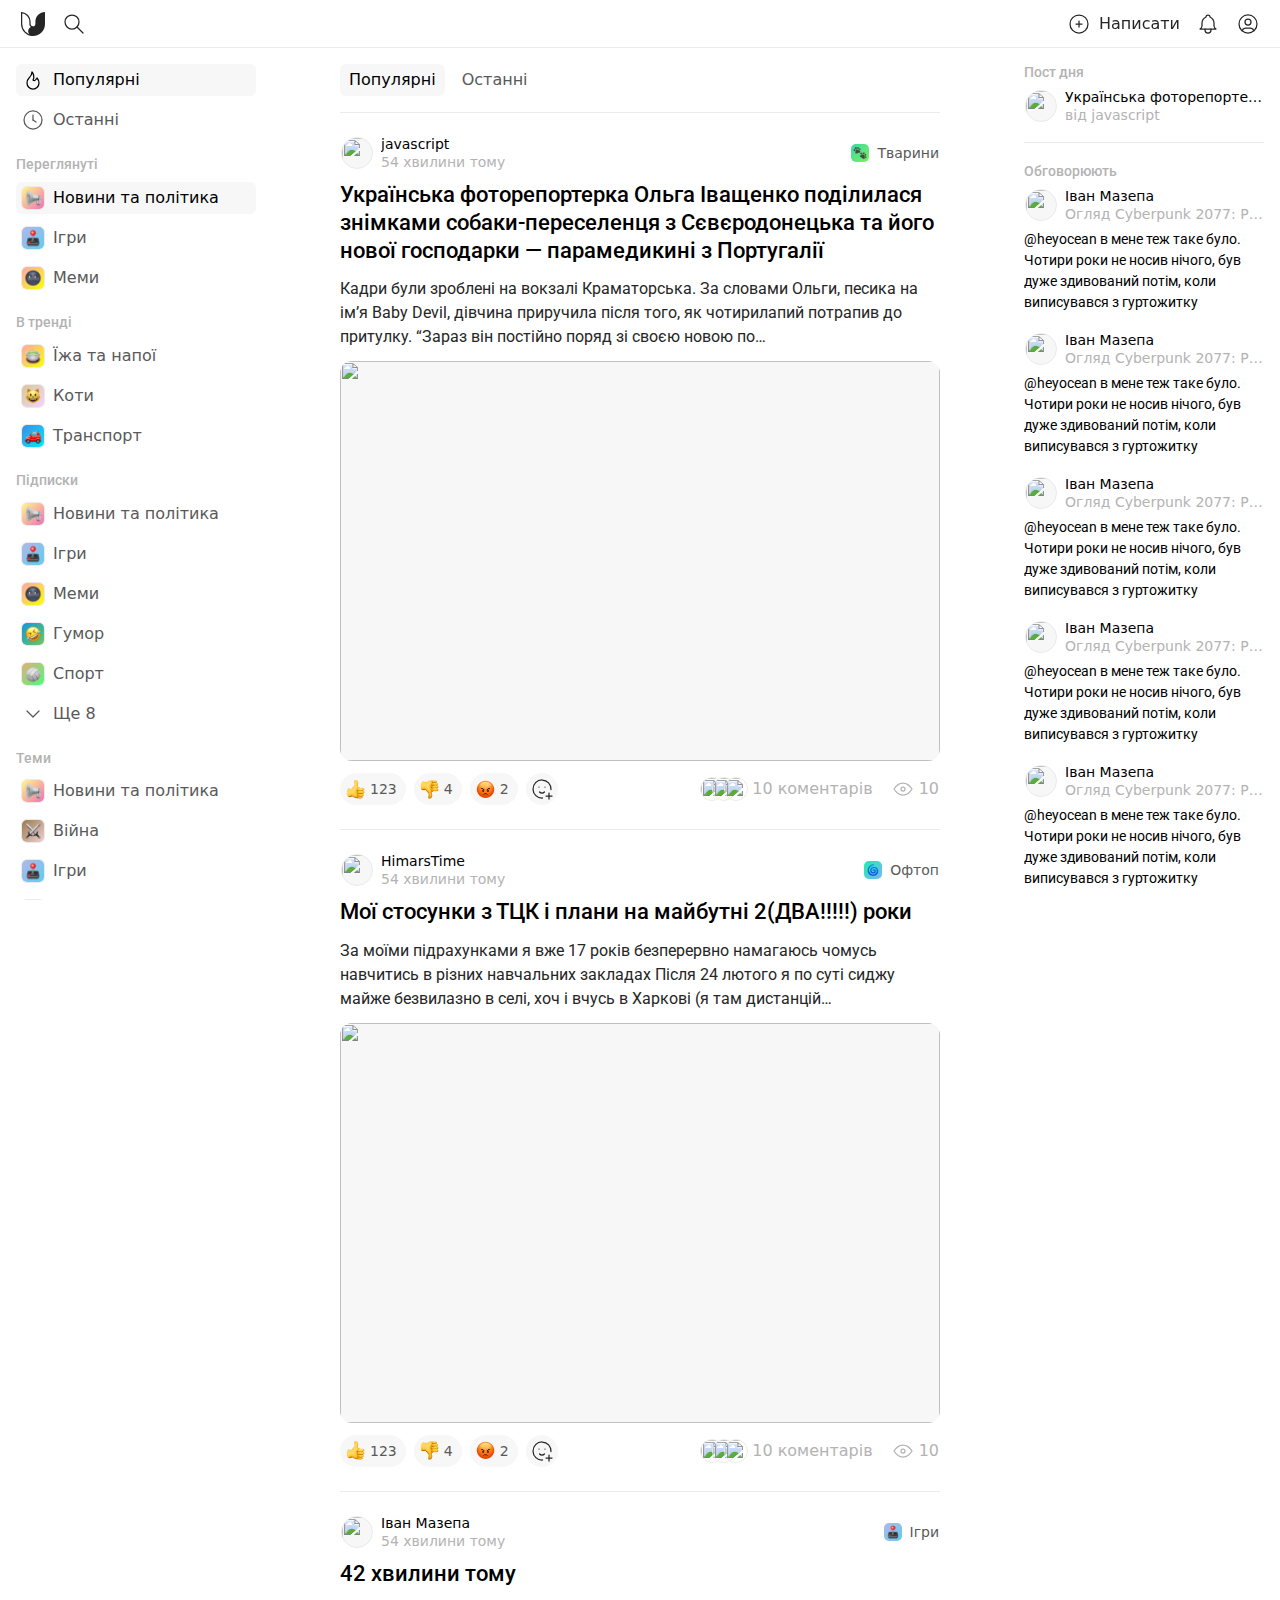
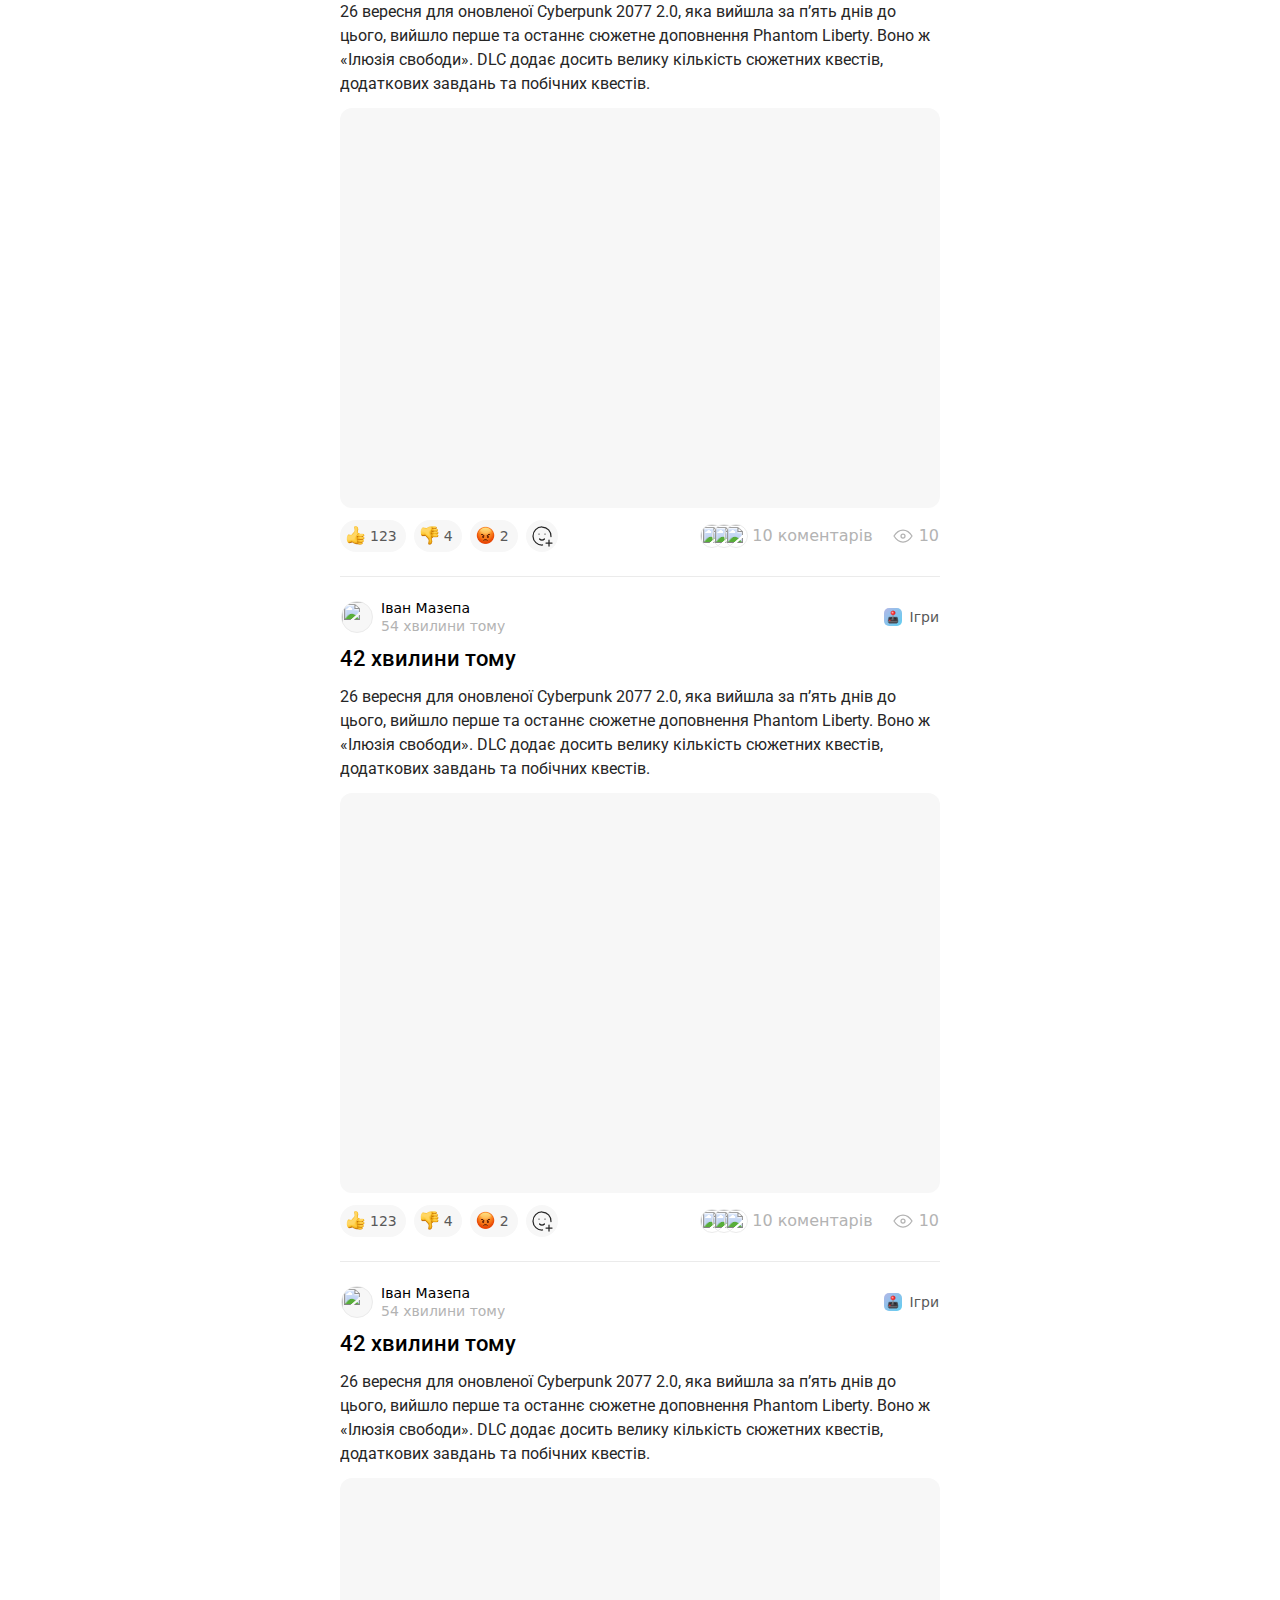
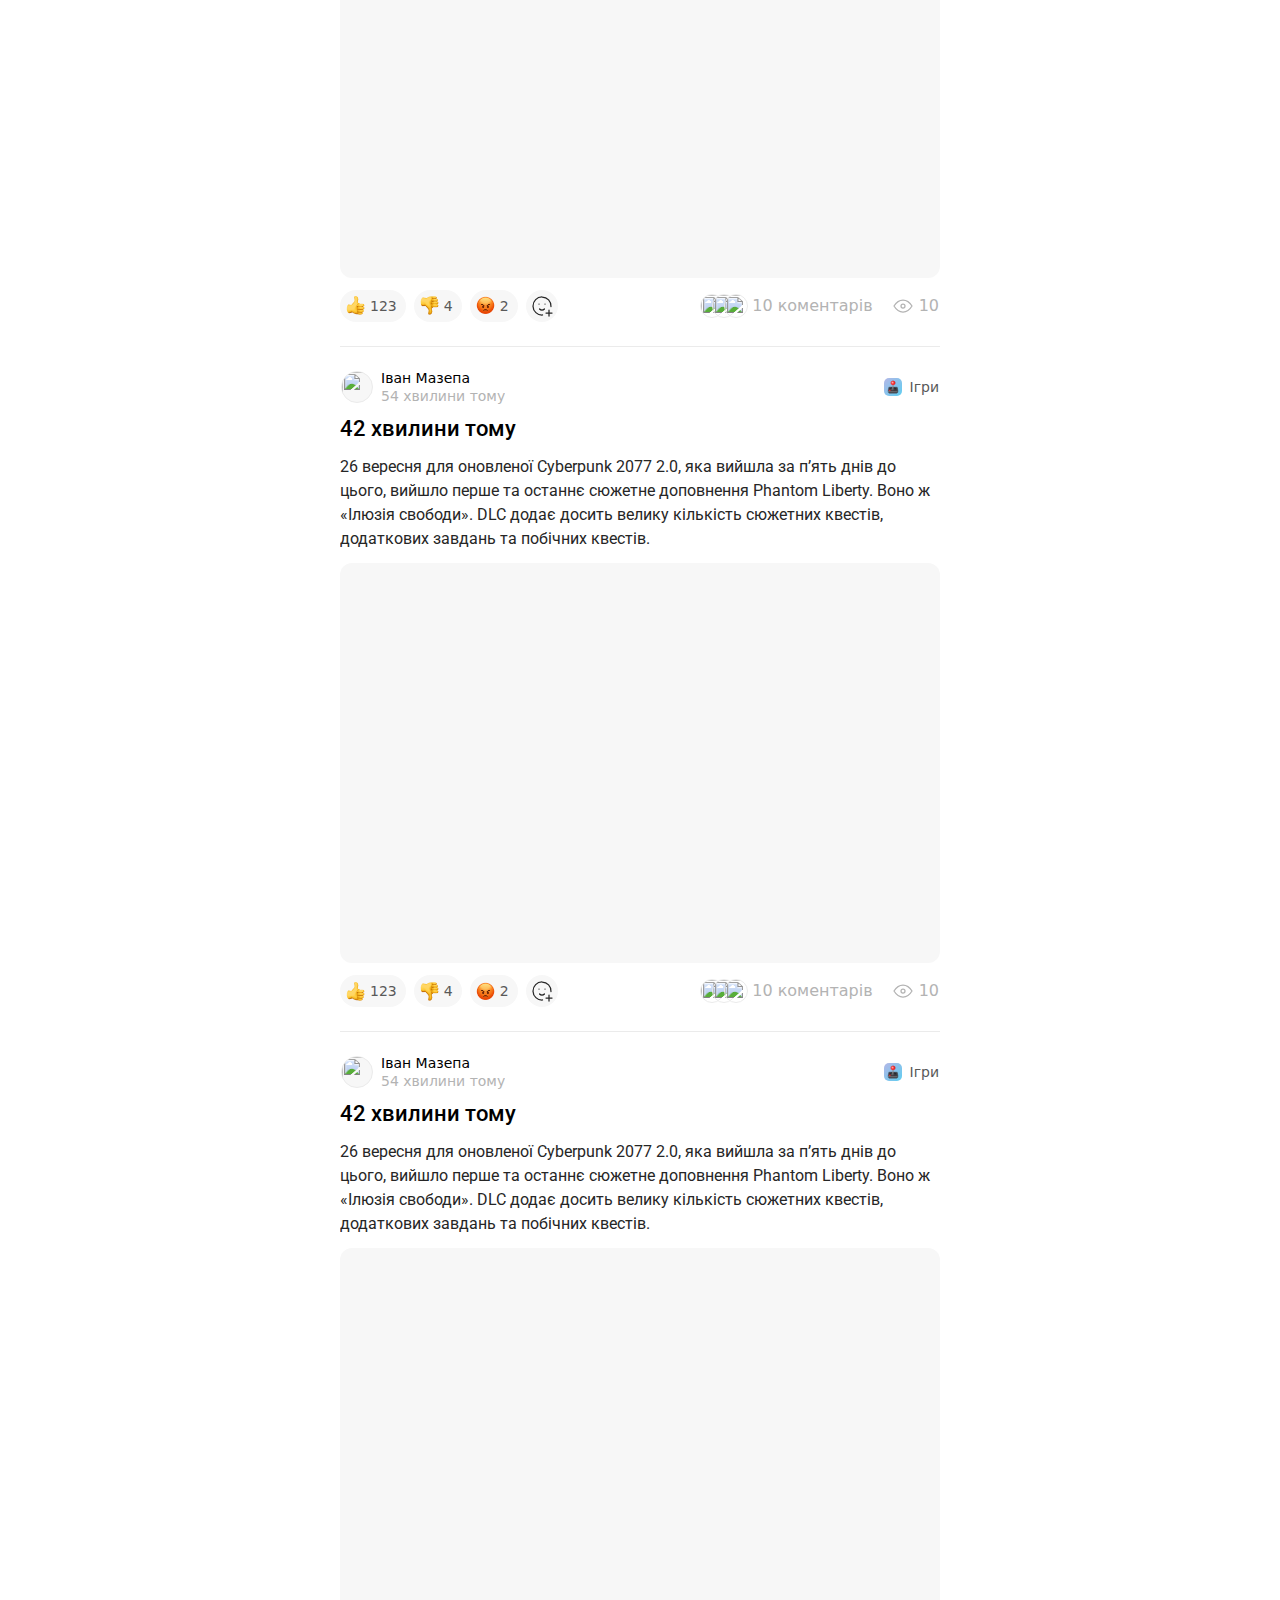
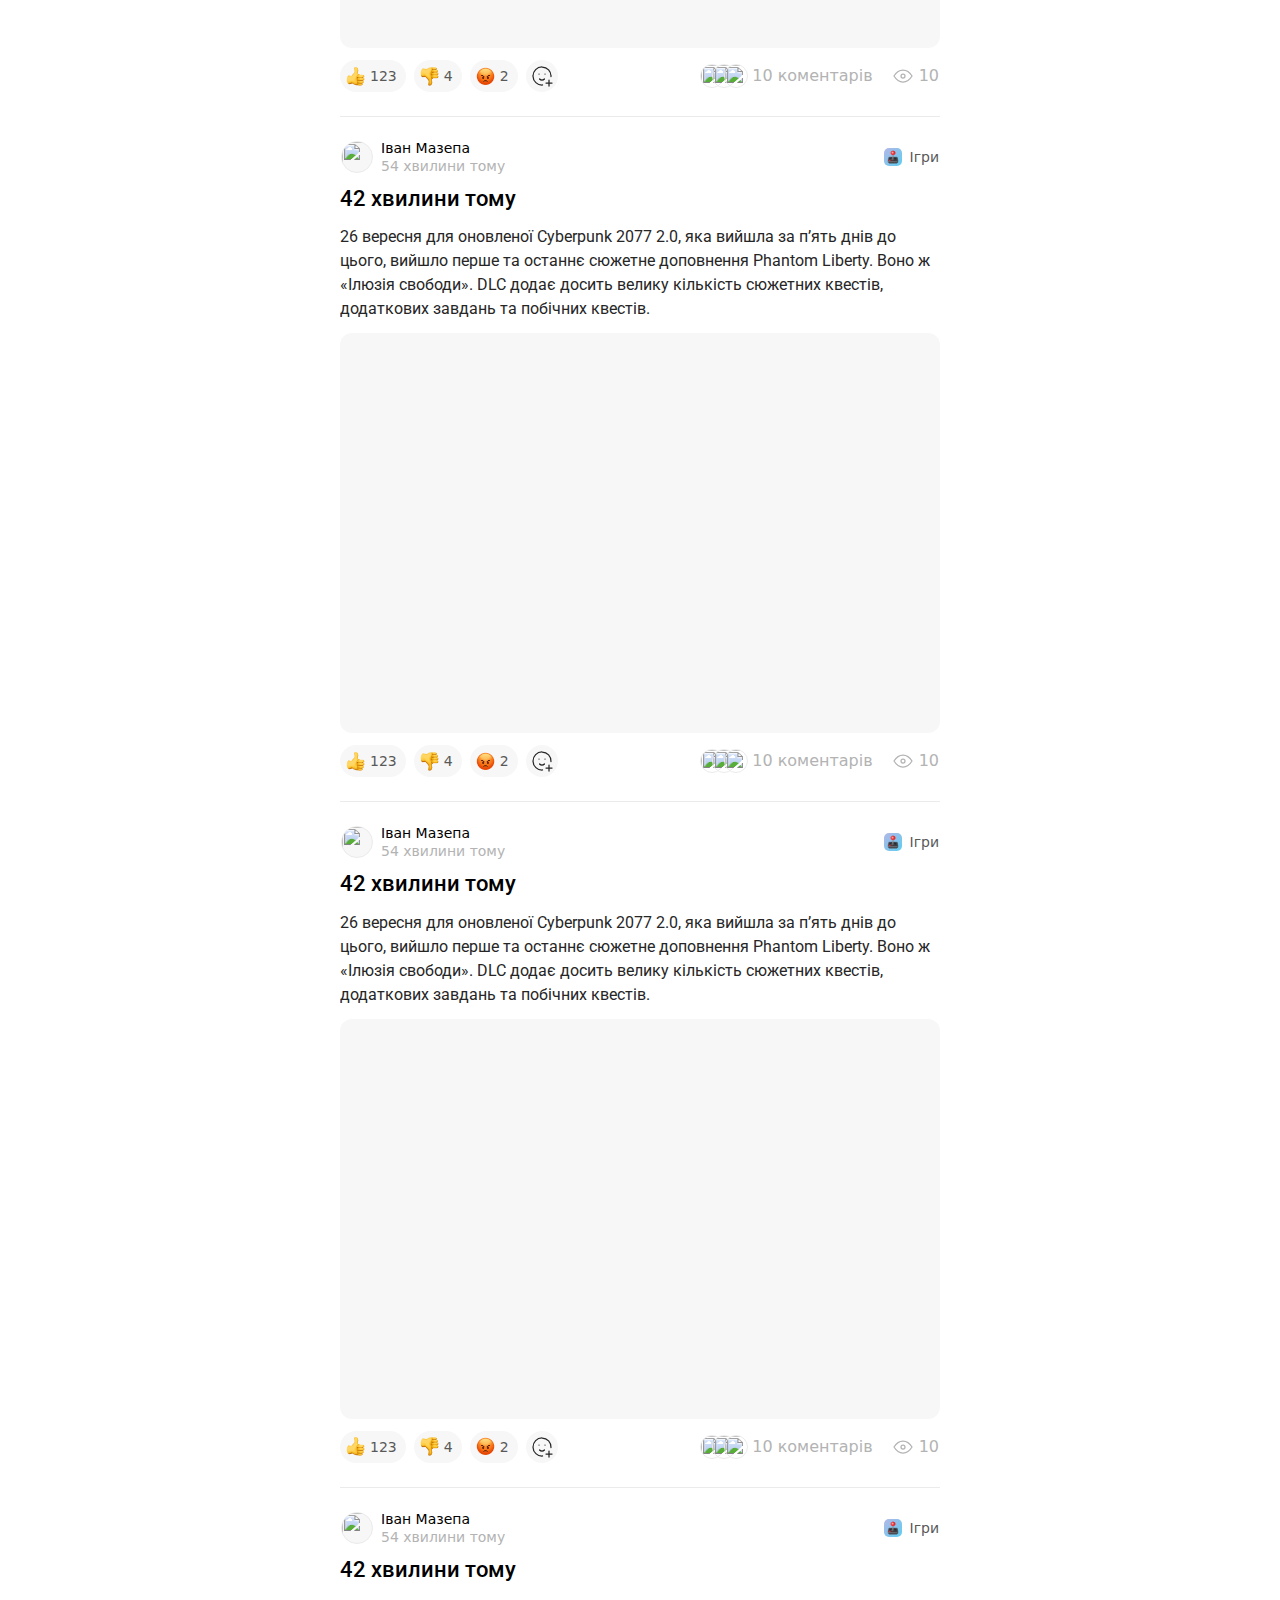
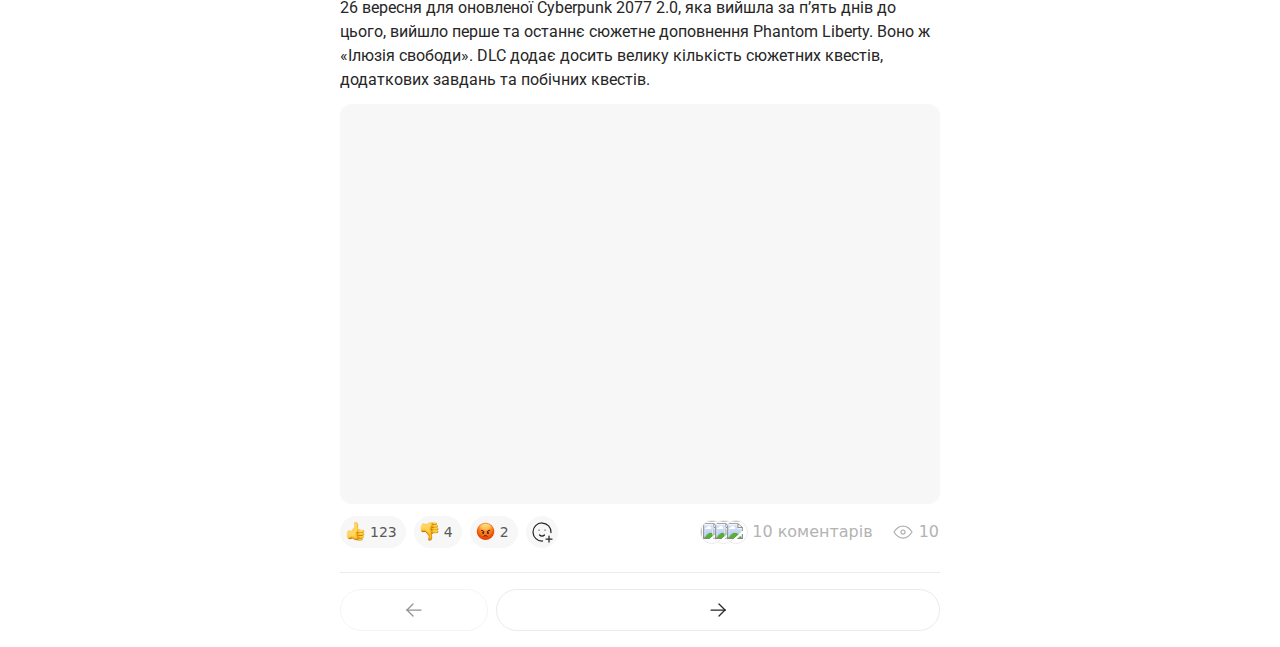
==== index.html @ 1ce72368 "Init" ====
<!DOCTYPE html>
<html lang="en">
  <head>
    <meta charset="UTF-8" />
    <meta
      name="viewport"
      content="width=device-width, initial-scale=1, maximum-scale=1"
    />
    <title>Document</title>

    <link rel="preconnect" href="https://fonts.googleapis.com" />
    <link rel="preconnect" href="https://fonts.gstatic.com" crossorigin />
    <link
      rel="stylesheet"
      href="https://fonts.googleapis.com/css2?family=Roboto:wght@400;500;700&display=swap"
      data-navigate-track="reload"
    />

    <link rel="stylesheet" href="app.css" />
  </head>
  <body>
    <div class="layout">
      <header class="layout__header">
        <div class="layout__header-slot">
          <label for="nav-toggle" class="icon">
            <svg
              xmlns="http://www.w3.org/2000/svg"
              width="24"
              height="24"
              viewBox="0 0 24 24"
              stroke-width="1.25"
              stroke="currentColor"
              fill="none"
              stroke-linecap="round"
              stroke-linejoin="round"
            >
              <path stroke="none" d="M0 0h24v24H0z" fill="none"></path>
              <path d="M4 6l16 0"></path>
              <path d="M4 12l16 0"></path>
              <path d="M4 18l16 0"></path>
            </svg>
          </label>

          <a href="#" class="button" style="--button-px: 0">
            <svg
              width="32"
              height="32"
              viewBox="0 0 32 32"
              fill="none"
              xmlns="http://www.w3.org/2000/svg"
            >
              <path
                d="M15.375 27.3581C9.38347 27.0336 4.62506 22.0725 4.62506 16L4.625 4.64642C9.29014 4.96732 12.9749 8.85333 12.9749 13.6V16V16C12.975 17.4563 14.0043 18.6723 15.375 18.9602V27.3581Z"
                stroke="currentColor"
                stroke-width="1.25"
              />
              <path
                d="M18.3994 13.6C18.3994 8.29805 22.6974 4 27.9993 4V16C27.9993 22.6167 22.6439 27.9827 16.0312 27.9999C16.0205 28 16.0099 28 15.9992 28C13.3482 28 11.1992 25.851 11.1992 23.2C11.1992 20.5491 13.3482 18.4 15.9992 18.4C15.9991 18.4 15.9992 18.4 15.9992 18.4C17.3246 18.4 18.3992 17.3254 18.3992 16L18.3994 13.6Z"
                fill="currentColor"
              />
            </svg>
          </a>

          <label class="button" for="search-from-toggle">
            <span class="icon">
              <svg
                xmlns="http://www.w3.org/2000/svg"
                width="24"
                height="24"
                viewBox="0 0 24 24"
                stroke-width="1.25"
                stroke="currentColor"
                fill="none"
                stroke-linecap="round"
                stroke-linejoin="round"
              >
                <path stroke="none" d="M0 0h24v24H0z" fill="none"></path>
                <path d="M10 10m-7 0a7 7 0 1 0 14 0a7 7 0 1 0 -14 0"></path>
                <path d="M21 21l-6 -6"></path>
              </svg>
            </span>
          </label>
        </div>

        <div class="layout__header-slot">
          <label class="button" for="post-form-toggle">
            <span class="icon">
              <svg
                xmlns="http://www.w3.org/2000/svg"
                width="24"
                height="24"
                viewBox="0 0 24 24"
                stroke-width="1.25"
                stroke="currentColor"
                fill="none"
                stroke-linecap="round"
                stroke-linejoin="round"
              >
                <path stroke="none" d="M0 0h24v24H0z" fill="none"></path>
                <path d="M3 12a9 9 0 1 0 18 0a9 9 0 0 0 -18 0"></path>
                <path d="M9 12h6"></path>
                <path d="M12 9v6"></path>
              </svg>
            </span>
            Написати
          </label>
          <label class="button" for="notifications-toggle">
            <span class="icon">
              <svg
                xmlns="http://www.w3.org/2000/svg"
                class="icon icon-tabler icon-tabler-bell"
                width="24"
                height="24"
                viewBox="0 0 24 24"
                stroke-width="1.25"
                stroke="currentColor"
                fill="none"
                stroke-linecap="round"
                stroke-linejoin="round"
              >
                <path stroke="none" d="M0 0h24v24H0z" fill="none"></path>
                <path
                  d="M10 5a2 2 0 1 1 4 0a7 7 0 0 1 4 6v3a4 4 0 0 0 2 3h-16a4 4 0 0 0 2 -3v-3a7 7 0 0 1 4 -6"
                ></path>
                <path d="M9 17v1a3 3 0 0 0 6 0v-1"></path>
              </svg>
            </span>
          </label>
          <button class="button">
            <span class="icon">
              <svg
                xmlns="http://www.w3.org/2000/svg"
                width="24"
                height="24"
                viewBox="0 0 24 24"
                stroke-width="1.25"
                stroke="currentColor"
                fill="none"
                stroke-linecap="round"
                stroke-linejoin="round"
              >
                <path stroke="none" d="M0 0h24v24H0z" fill="none"></path>
                <path d="M12 12m-9 0a9 9 0 1 0 18 0a9 9 0 1 0 -18 0"></path>
                <path d="M12 10m-3 0a3 3 0 1 0 6 0a3 3 0 1 0 -6 0"></path>
                <path
                  d="M6.168 18.849a4 4 0 0 1 3.832 -2.849h4a4 4 0 0 1 3.834 2.855"
                ></path>
              </svg>
            </span>
          </button>
          <label for="aside-toggle" class="icon">
            <svg
              xmlns="http://www.w3.org/2000/svg"
              width="24"
              height="24"
              viewBox="0 0 24 24"
              stroke-width="1.25"
              stroke="currentColor"
              fill="none"
              stroke-linecap="round"
              stroke-linejoin="round"
            >
              <path stroke="none" d="M0 0h24v24H0z" fill="none"></path>
              <path d="M6 6l6 6l-6 6"></path>
              <path d="M17 5v13"></path>
            </svg>
          </label>
        </div>
      </header>

      <div class="layout__body">
        <input type="checkbox" id="nav-toggle" data-drawer-toggle />
        <aside class="layout__aside drawer" data-drawer-variant="left">
          <div class="group" data-group-variant="vertical">
            <section
              class="group"
              data-group-variant="vertical"
              data-group-gap="sm"
            >
              <ul class="tabs" data-tabs-variant="vertical">
                <li data-current>
                  <a href="#" class="button">
                    <span class="icon">
                      <svg
                        xmlns="http://www.w3.org/2000/svg"
                        width="24"
                        height="24"
                        viewBox="0 0 24 24"
                        stroke-width="1.25"
                        stroke="currentColor"
                        fill="none"
                        stroke-linecap="round"
                        stroke-linejoin="round"
                      >
                        <path
                          stroke="none"
                          d="M0 0h24v24H0z"
                          fill="none"
                        ></path>
                        <path
                          d="M12 12c2 -2.96 0 -7 -1 -8c0 3.038 -1.773 4.741 -3 6c-1.226 1.26 -2 3.24 -2 5a6 6 0 1 0 12 0c0 -1.532 -1.056 -3.94 -2 -5c-1.786 3 -2.791 3 -4 2z"
                        ></path>
                      </svg>
                    </span>
                    Популярні
                  </a>
                </li>
                <li>
                  <a href="#" class="button">
                    <span class="icon">
                      <svg
                        xmlns="http://www.w3.org/2000/svg"
                        width="24"
                        height="24"
                        viewBox="0 0 24 24"
                        stroke-width="1.25"
                        stroke="currentColor"
                        fill="none"
                        stroke-linecap="round"
                        stroke-linejoin="round"
                      >
                        <path
                          stroke="none"
                          d="M0 0h24v24H0z"
                          fill="none"
                        ></path>
                        <path
                          d="M12 12m-9 0a9 9 0 1 0 18 0a9 9 0 1 0 -18 0"
                        ></path>
                        <path d="M12 12l3 2"></path>
                        <path d="M12 7v5"></path>
                      </svg>
                    </span>
                    Останні
                  </a>
                </li>
              </ul>
            </section>

            <section
              class="group"
              data-group-variant="vertical"
              data-group-gap="sm"
            >
              <h3 class="capheading">Переглянуті</h3>

              <ul class="tabs" data-tabs-variant="vertical">
                <li data-current>
                  <a href="#" class="tag-button button">
                    <span class="icon">
                      <img src="./topics/news.png" alt="" />
                    </span>
                    Новини та політика
                  </a>
                </li>
                <li>
                  <a href="#" class="tag-button button">
                    <span class="icon">
                      <img src="./topics/gaming.png" alt="" />
                    </span>
                    Ігри
                  </a>
                </li>
                <li>
                  <a href="#" class="tag-button button">
                    <span class="icon">
                      <img src="./topics/meme.png" alt="" />
                    </span>
                    Меми
                  </a>
                </li>
              </ul>
            </section>

            <section
              class="group"
              data-group-variant="vertical"
              data-group-gap="sm"
            >
              <h3 class="capheading">В тренді</h3>

              <ul class="tabs" data-tabs-variant="vertical">
                <li>
                  <a href="#" class="tag-button button">
                    <span class="icon">
                      <img src="./topics/food-drinks.png" alt="" />
                    </span>
                    Їжа та напої
                  </a>
                </li>
                <li>
                  <a href="#" class="tag-button button">
                    <span class="icon">
                      <img src="./topics/cats.png" alt="" />
                    </span>
                    Коти
                  </a>
                </li>
                <li>
                  <a href="#" class="tag-button button">
                    <span class="icon">
                      <img src="./topics/vehicle.png" alt="" />
                    </span>
                    Транспорт
                  </a>
                </li>
              </ul>
            </section>

            <section
              class="group"
              data-group-variant="vertical"
              data-group-gap="sm"
            >
              <h3 class="capheading">Підписки</h3>

              <ul class="tabs" data-tabs-variant="vertical">
                <li>
                  <a href="#" class="tag-button button">
                    <span class="icon">
                      <img src="./topics/news.png" alt="" />
                    </span>
                    Новини та політика
                  </a>
                </li>
                <li>
                  <a href="#" class="tag-button button">
                    <span class="icon">
                      <img src="./topics/gaming.png" alt="" />
                    </span>
                    Ігри
                  </a>
                </li>
                <li>
                  <a href="#" class="tag-button button">
                    <span class="icon">
                      <img src="./topics/meme.png" alt="" />
                    </span>
                    Меми
                  </a>
                </li>
                <li>
                  <a href="#" class="tag-button button">
                    <span class="icon">
                      <img src="./topics/humor.png" alt="" />
                    </span>
                    Гумор
                  </a>
                </li>
                <li>
                  <a href="#" class="tag-button button">
                    <span class="icon">
                      <img src="./topics/sport.png" alt="" />
                    </span>
                    Спорт
                  </a>
                </li>
                <li>
                  <a href="#" class="button">
                    <span class="icon">
                      <svg
                        xmlns="http://www.w3.org/2000/svg"
                        width="24"
                        height="24"
                        viewBox="0 0 24 24"
                        stroke-width="1.25"
                        stroke="currentColor"
                        fill="none"
                        stroke-linecap="round"
                        stroke-linejoin="round"
                      >
                        <path
                          stroke="none"
                          d="M0 0h24v24H0z"
                          fill="none"
                        ></path>
                        <path d="M6 9l6 6l6 -6"></path>
                      </svg>
                    </span>
                    Ще 8
                  </a>
                </li>
              </ul>
            </section>

            <section
              class="group"
              data-group-variant="vertical"
              data-group-gap="sm"
            >
              <h3 class="capheading">Теми</h3>

              <ul class="tabs" data-tabs-variant="vertical">
                <li>
                  <a href="#" class="tag-button button">
                    <span class="icon">
                      <img src="./topics/news.png" alt="" />
                    </span>
                    Новини та політика
                  </a>
                </li>
                <li>
                  <a href="#" class="tag-button button">
                    <span class="icon">
                      <img src="./topics/war.png" alt="" />
                    </span>
                    Війна
                  </a>
                </li>
                <li>
                  <a href="#" class="tag-button button">
                    <span class="icon">
                      <img src="./topics/gaming.png" alt="" />
                    </span>
                    Ігри
                  </a>
                </li>
                <li>
                  <a href="#" class="tag-button button">
                    <span class="icon">
                      <img src="./topics/meme.png" alt="" />
                    </span>
                    Меми
                  </a>
                </li>
                <li>
                  <a href="#" class="tag-button button">
                    <span class="icon">
                      <img src="./topics/humor.png" alt="" />
                    </span>
                    Гумор
                  </a>
                </li>
                <li>
                  <a href="#" class="tag-button button">
                    <span class="icon">
                      <img src="./topics/sport.png" alt="" />
                    </span>
                    Спорт
                  </a>
                </li>
                <li>
                  <a href="#" class="tag-button button">
                    <span class="icon">
                      <img src="./topics/relationship.png" alt="" />
                    </span>
                    Відносини
                  </a>
                </li>
                <li>
                  <a href="#" class="tag-button button">
                    <span class="icon">
                      <img src="./topics/comics.png" alt="" />
                    </span>
                    Комікси та вебтуни
                  </a>
                </li>
                <li>
                  <a href="#" class="tag-button button">
                    <span class="icon">
                      <img src="./topics/animals.png" alt="" />
                    </span>
                    Тварини
                  </a>
                </li>
                <li>
                  <a href="#" class="tag-button button">
                    <span class="icon">
                      <img src="./topics/food-drinks.png" alt="" />
                    </span>
                    Їжа та напої
                  </a>
                </li>
                <li>
                  <a href="#" class="tag-button button">
                    <span class="icon">
                      <img src="./topics/cats.png" alt="" />
                    </span>
                    Коти
                  </a>
                </li>
                <li>
                  <a href="#" class="tag-button button">
                    <span class="icon">
                      <img src="./topics/vehicle.png" alt="" />
                    </span>
                    Транспорт
                  </a>
                </li>
                <li>
                  <a href="#" class="tag-button button">
                    <span class="icon">
                      <img src="./topics/science.png" alt="" />
                    </span>
                    Наука і техніка
                  </a>
                </li>
                <li>
                  <a href="#" class="tag-button button">
                    <span class="icon">
                      <img src="./topics/shock.png" alt="" />
                    </span>
                    Шок
                  </a>
                </li>
                <li>
                  <a href="#" class="tag-button button">
                    <span class="icon">
                      <img src="./topics/crypto.png" alt="" />
                    </span>
                    Крипта
                  </a>
                </li>
                <li>
                  <a href="#" class="tag-button button">
                    <span class="icon">
                      <img src="./topics/anime.png" alt="" />
                    </span>
                    Аніме та манга
                  </a>
                </li>
                <li>
                  <a href="#" class="tag-button button">
                    <span class="icon">
                      <img src="./topics/movies.png" alt="" />
                    </span>
                    Кіно та ТБ
                  </a>
                </li>
                <li>
                  <a href="#" class="tag-button button">
                    <span class="icon">
                      <img src="./topics/offtop.png" alt="" />
                    </span>
                    Офтоп
                  </a>
                </li>
                <li>
                  <a href="#" class="tag-button button">
                    <span class="icon">
                      <img src="./topics/wow.png" alt="" />
                    </span>
                    Ух ти!
                  </a>
                </li>
                <li>
                  <a href="#" class="tag-button button">
                    <span class="icon">
                      <img src="./topics/positive.png" alt="" />
                    </span>
                    Позитив
                  </a>
                </li>
                <li>
                  <a href="#" class="tag-button button">
                    <span class="icon">
                      <img src="./topics/ask-tell.png" alt="" />
                    </span>
                    Питай та розповідай
                  </a>
                </li>
                <li>
                  <a href="#" class="tag-button button">
                    <span class="icon">
                      <img src="./topics/music.png" alt="" />
                    </span>
                    Музика
                  </a>
                </li>
                <li>
                  <a href="#" class="tag-button button">
                    <span class="icon">
                      <img src="./topics/ai.png" alt="" />
                    </span>
                    Штучний інтелект
                  </a>
                </li>
                <li>
                  <a href="#" class="tag-button button">
                    <span class="icon">
                      <img src="./topics/traveling.png" alt="" />
                    </span>
                    Навколо світу
                  </a>
                </li>
                <li>
                  <a href="#" class="tag-button button">
                    <span class="icon">
                      <img src="./topics/lifehack.png" alt="" />
                    </span>
                    Лайфхаки
                  </a>
                </li>
                <li>
                  <a href="#" class="tag-button button">
                    <span class="icon">
                      <img src="./topics/development.png" alt="" />
                    </span>
                    Розробка
                  </a>
                </li>
              </ul>
            </section>
          </div>
        </aside>

        <main class="layout__main">
          <div class="group" data-group-variant="vertical">
            <ul class="tabs">
              <li data-current>
                <a href="#" class="button">Популярні</a>
              </li>
              <li>
                <a href="#" class="button">Останні</a>
              </li>
            </ul>

            <ul class="list">
              <li>
                <article class="post-preview">
                  <header class="post-preview__header">
                    <a href="#" class="metaicon button">
                      <span class="userpic icon">
                        <img
                          src="https://media.ujournal.com.ua/d41d8cd98f00b204e9800998ecf8427e-108.jpg"
                          alt=""
                        />
                      </span>
                      <span>
                        <span>javascript</span>
                        <span>54 хвилини тому</span>
                      </span>
                    </a>
                    <a href="#" class="button tag">
                      <span class="icon">
                        <img src="./topics/animals.png" alt="" />
                      </span>
                      Тварини
                    </a>
                  </header>
                  <div class="post-preview__body">
                    <h2 class="post-preview__title">
                      <a href="post.html">
                        Українська фоторепортерка Ольга Іващенко поділилася
                        знімками собаки-переселенця з Сєвєродонецька та його
                        нової господарки — парамедикині з Португалії
                      </a>
                    </h2>
                    <p class="post-preview__description">
                      Кадри були зроблені на вокзалі Краматорська. За словами
                      Ольги, песика на ім’я Baby Devil, дівчина приручила після
                      того, як чотирилапий потрапив до притулку. “Зараз він
                      постійно поряд зі своєю новою по…
                    </p>
                    <div class="post-preview__image">
                      <img
                        src="https://media.ujournal.com.ua/6aaf73ac7b2ecc97fa11ed50e560b2a7.jpg"
                        alt=""
                      />
                    </div>
                  </div>
                  <footer class="post-preview__footer">
                    <div
                      class="group"
                      data-group-variant="horizontal"
                      data-group-gap="sm"
                    >
                      <button type="button" class="reaction-button button">
                        <span class="icon">
                          <img src="./reactions/thumb-up.png" />
                        </span>
                        123
                      </button>
                      <button type="button" class="reaction-button button">
                        <span class="icon">
                          <img src="./reactions/thumb-down.png" />
                        </span>
                        4
                      </button>
                      <button type="button" class="reaction-button button">
                        <span class="icon">
                          <img src="./reactions/angry.png" />
                        </span>
                        2
                      </button>
                      <details class="reaction">
                        <summary>
                          <span class="button">
                            <span class="icon">
                              <svg
                                xmlns="http://www.w3.org/2000/svg"
                                width="24"
                                height="24"
                                viewBox="0 0 24 24"
                                stroke-width="1.25"
                                stroke="currentColor"
                                fill="none"
                                stroke-linecap="round"
                                stroke-linejoin="round"
                              >
                                <path
                                  stroke="none"
                                  d="M0 0h24v24H0z"
                                  fill="none"
                                ></path>
                                <path
                                  d="M20.985 12.528a9 9 0 1 0 -8.45 8.456"
                                ></path>
                                <path d="M16 19h6"></path>
                                <path d="M19 16v6"></path>
                                <path d="M9 10h.01"></path>
                                <path d="M15 10h.01"></path>
                                <path
                                  d="M9.5 15c.658 .64 1.56 1 2.5 1s1.842 -.36 2.5 -1"
                                ></path>
                              </svg>
                            </span>
                          </span>
                        </summary>
                        <section>
                          <button type="button" class="button">
                            <span class="icon">
                              <img src="./reactions/thumb-up.png" />
                            </span>
                          </button>
                          <button type="button" class="button">
                            <span class="icon">
                              <img src="./reactions/happy.png" />
                            </span>
                          </button>
                          <button type="button" class="button">
                            <span class="icon">
                              <img src="./reactions/wow.png" />
                            </span>
                          </button>
                          <button type="button" class="button">
                            <span class="icon">
                              <img src="./reactions/thumb-down.png" />
                            </span>
                          </button>
                          <button type="button" class="button">
                            <span class="icon">
                              <img src="./reactions/sad.png" />
                            </span>
                          </button>
                          <button type="button" class="button">
                            <span class="icon">
                              <img src="./reactions/angry.png" />
                            </span>
                          </button>
                        </section>
                      </details>
                    </div>
                    <ul class="group">
                      <li>
                        <a herf="#" class="button">
                          <span class="overflowed">
                            <span class="userpic icon">
                              <img
                                src="https://media.ujournal.com.ua/d41d8cd98f00b204e9800998ecf8427e-167.jpg"
                                alt=""
                              />
                            </span>
                            <span class="userpic icon">
                              <img
                                src="https://media.ujournal.com.ua/d41d8cd98f00b204e9800998ecf8427e-167.jpg"
                                alt=""
                              />
                            </span>
                            <span class="userpic icon">
                              <img
                                src="https://media.ujournal.com.ua/d41d8cd98f00b204e9800998ecf8427e-167.jpg"
                                alt=""
                              />
                            </span>
                          </span>
                          10 коментарів
                        </a>
                      </li>
                      <li>
                        <span class="button">
                          <span class="icon">
                            <svg
                              xmlns="http://www.w3.org/2000/svg"
                              width="24"
                              height="24"
                              viewBox="0 0 24 24"
                              stroke-width="1.25"
                              stroke="currentColor"
                              fill="none"
                              stroke-linecap="round"
                              stroke-linejoin="round"
                            >
                              <path
                                stroke="none"
                                d="M0 0h24v24H0z"
                                fill="none"
                              ></path>
                              <path
                                d="M10 12a2 2 0 1 0 4 0a2 2 0 0 0 -4 0"
                              ></path>
                              <path
                                d="M21 12c-2.4 4 -5.4 6 -9 6c-3.6 0 -6.6 -2 -9 -6c2.4 -4 5.4 -6 9 -6c3.6 0 6.6 2 9 6"
                              ></path>
                            </svg>
                          </span>
                          10
                        </span>
                      </li>
                    </ul>
                  </footer>
                </article>
              </li>
              <li>
                <article class="post-preview">
                  <header class="post-preview__header">
                    <a href="#" class="metaicon button">
                      <span class="userpic icon">
                        <img
                          src="https://media.ujournal.com.ua/d41d8cd98f00b204e9800998ecf8427e-217.jpg"
                          alt=""
                        />
                      </span>
                      <span>
                        <span>HimarsTime</span>
                        <span>54 хвилини тому</span>
                      </span>
                    </a>
                    <a href="#" class="button tag">
                      <span class="icon">
                        <img src="./topics/offtop.png" alt="" />
                      </span>
                      Офтоп
                    </a>
                  </header>
                  <div class="post-preview__body">
                    <h2 class="post-preview__title">
                      <a href="#">
                        Мої стосунки з ТЦК і плани на майбутні 2(ДВА!!!!!) роки
                      </a>
                    </h2>
                    <p class="post-preview__description">
                      За моїми підрахунками я вже 17 років безперервно намагаюсь
                      чомусь навчитись в різних навчальних закладах Після 24
                      лютого я по суті сиджу майже безвилазно в селі, хоч і
                      вчусь в Харкові (я там дистанцій…
                    </p>
                    <div class="post-preview__image">
                      <img
                        src="https://media.ujournal.com.ua/4ba58a773c8dbd08305634bb1a7a73d3.jpg"
                        alt=""
                      />
                    </div>
                  </div>
                  <footer class="post-preview__footer">
                    <div
                      class="group"
                      data-group-variant="horizontal"
                      data-group-gap="sm"
                    >
                      <button type="button" class="reaction-button button">
                        <span class="icon">
                          <img src="./reactions/thumb-up.png" />
                        </span>
                        123
                      </button>
                      <button type="button" class="reaction-button button">
                        <span class="icon">
                          <img src="./reactions/thumb-down.png" />
                        </span>
                        4
                      </button>
                      <button type="button" class="reaction-button button">
                        <span class="icon">
                          <img src="./reactions/angry.png" />
                        </span>
                        2
                      </button>
                      <details class="reaction">
                        <summary>
                          <span class="button">
                            <span class="icon">
                              <svg
                                xmlns="http://www.w3.org/2000/svg"
                                width="24"
                                height="24"
                                viewBox="0 0 24 24"
                                stroke-width="1.25"
                                stroke="currentColor"
                                fill="none"
                                stroke-linecap="round"
                                stroke-linejoin="round"
                              >
                                <path
                                  stroke="none"
                                  d="M0 0h24v24H0z"
                                  fill="none"
                                ></path>
                                <path
                                  d="M20.985 12.528a9 9 0 1 0 -8.45 8.456"
                                ></path>
                                <path d="M16 19h6"></path>
                                <path d="M19 16v6"></path>
                                <path d="M9 10h.01"></path>
                                <path d="M15 10h.01"></path>
                                <path
                                  d="M9.5 15c.658 .64 1.56 1 2.5 1s1.842 -.36 2.5 -1"
                                ></path>
                              </svg>
                            </span>
                          </span>
                        </summary>
                        <section>
                          <button type="button" class="button">
                            <span class="icon">
                              <img src="./reactions/thumb-up.png" />
                            </span>
                          </button>
                          <button type="button" class="button">
                            <span class="icon">
                              <img src="./reactions/happy.png" />
                            </span>
                          </button>
                          <button type="button" class="button">
                            <span class="icon">
                              <img src="./reactions/wow.png" />
                            </span>
                          </button>
                          <button type="button" class="button">
                            <span class="icon">
                              <img src="./reactions/thumb-down.png" />
                            </span>
                          </button>
                          <button type="button" class="button">
                            <span class="icon">
                              <img src="./reactions/sad.png" />
                            </span>
                          </button>
                          <button type="button" class="button">
                            <span class="icon">
                              <img src="./reactions/angry.png" />
                            </span>
                          </button>
                        </section>
                      </details>
                    </div>
                    <ul class="group">
                      <li>
                        <a herf="#" class="button">
                          <span class="overflowed">
                            <span class="userpic icon">
                              <img
                                src="https://media.ujournal.com.ua/d41d8cd98f00b204e9800998ecf8427e-167.jpg"
                                alt=""
                              />
                            </span>
                            <span class="userpic icon">
                              <img
                                src="https://media.ujournal.com.ua/d41d8cd98f00b204e9800998ecf8427e-167.jpg"
                                alt=""
                              />
                            </span>
                            <span class="userpic icon">
                              <img
                                src="https://media.ujournal.com.ua/d41d8cd98f00b204e9800998ecf8427e-167.jpg"
                                alt=""
                              />
                            </span>
                          </span>
                          10 коментарів
                        </a>
                      </li>
                      <li>
                        <span class="button">
                          <span class="icon">
                            <svg
                              xmlns="http://www.w3.org/2000/svg"
                              width="24"
                              height="24"
                              viewBox="0 0 24 24"
                              stroke-width="1.25"
                              stroke="currentColor"
                              fill="none"
                              stroke-linecap="round"
                              stroke-linejoin="round"
                            >
                              <path
                                stroke="none"
                                d="M0 0h24v24H0z"
                                fill="none"
                              ></path>
                              <path
                                d="M10 12a2 2 0 1 0 4 0a2 2 0 0 0 -4 0"
                              ></path>
                              <path
                                d="M21 12c-2.4 4 -5.4 6 -9 6c-3.6 0 -6.6 -2 -9 -6c2.4 -4 5.4 -6 9 -6c3.6 0 6.6 2 9 6"
                              ></path>
                            </svg>
                          </span>
                          10
                        </span>
                      </li>
                    </ul>
                  </footer>
                </article>
              </li>
              <li>
                <article class="post-preview">
                  <header class="post-preview__header">
                    <a href="#" class="metaicon button">
                      <span class="userpic icon">
                        <img
                          src="https://media.ujournal.com.ua/d41d8cd98f00b204e9800998ecf8427e-167.jpg"
                          alt=""
                        />
                      </span>
                      <span>
                        <span>Іван Мазепа</span>
                        <span>54 хвилини тому</span>
                      </span>
                    </a>
                    <a href="#" class="button tag">
                      <span class="icon">
                        <img src="./topics/gaming.png" alt="" />
                      </span>
                      Ігри
                    </a>
                  </header>
                  <div class="post-preview__body">
                    <h2 class="post-preview__title">
                      <a href="#"> 42 хвилини тому </a>
                    </h2>
                    <p class="post-preview__description">
                      26 вересня для оновленої Cyberpunk 2077 2.0, яка вийшла за
                      п’ять днів до цього, вийшло перше та останнє сюжетне
                      доповнення Phantom Liberty. Воно ж «Ілюзія свободи». DLC
                      додає досить велику кількість сюжетних квестів, додаткових
                      завдань та побічних квестів.
                    </p>
                    <div class="post-preview__image"></div>
                  </div>
                  <footer class="post-preview__footer">
                    <div
                      class="group"
                      data-group-variant="horizontal"
                      data-group-gap="sm"
                    >
                      <button type="button" class="reaction-button button">
                        <span class="icon">
                          <img src="./reactions/thumb-up.png" />
                        </span>
                        123
                      </button>
                      <button type="button" class="reaction-button button">
                        <span class="icon">
                          <img src="./reactions/thumb-down.png" />
                        </span>
                        4
                      </button>
                      <button type="button" class="reaction-button button">
                        <span class="icon">
                          <img src="./reactions/angry.png" />
                        </span>
                        2
                      </button>
                      <details class="reaction">
                        <summary>
                          <span class="button">
                            <span class="icon">
                              <svg
                                xmlns="http://www.w3.org/2000/svg"
                                width="24"
                                height="24"
                                viewBox="0 0 24 24"
                                stroke-width="1.25"
                                stroke="currentColor"
                                fill="none"
                                stroke-linecap="round"
                                stroke-linejoin="round"
                              >
                                <path
                                  stroke="none"
                                  d="M0 0h24v24H0z"
                                  fill="none"
                                ></path>
                                <path
                                  d="M20.985 12.528a9 9 0 1 0 -8.45 8.456"
                                ></path>
                                <path d="M16 19h6"></path>
                                <path d="M19 16v6"></path>
                                <path d="M9 10h.01"></path>
                                <path d="M15 10h.01"></path>
                                <path
                                  d="M9.5 15c.658 .64 1.56 1 2.5 1s1.842 -.36 2.5 -1"
                                ></path>
                              </svg>
                            </span>
                          </span>
                        </summary>
                        <section>
                          <button type="button" class="button">
                            <span class="icon">
                              <img src="./reactions/thumb-up.png" />
                            </span>
                          </button>
                          <button type="button" class="button">
                            <span class="icon">
                              <img src="./reactions/happy.png" />
                            </span>
                          </button>
                          <button type="button" class="button">
                            <span class="icon">
                              <img src="./reactions/wow.png" />
                            </span>
                          </button>
                          <button type="button" class="button">
                            <span class="icon">
                              <img src="./reactions/thumb-down.png" />
                            </span>
                          </button>
                          <button type="button" class="button">
                            <span class="icon">
                              <img src="./reactions/sad.png" />
                            </span>
                          </button>
                          <button type="button" class="button">
                            <span class="icon">
                              <img src="./reactions/angry.png" />
                            </span>
                          </button>
                        </section>
                      </details>
                    </div>
                    <ul class="group">
                      <li>
                        <a herf="#" class="button">
                          <span class="overflowed">
                            <span class="userpic icon">
                              <img
                                src="https://media.ujournal.com.ua/d41d8cd98f00b204e9800998ecf8427e-167.jpg"
                                alt=""
                              />
                            </span>
                            <span class="userpic icon">
                              <img
                                src="https://media.ujournal.com.ua/d41d8cd98f00b204e9800998ecf8427e-167.jpg"
                                alt=""
                              />
                            </span>
                            <span class="userpic icon">
                              <img
                                src="https://media.ujournal.com.ua/d41d8cd98f00b204e9800998ecf8427e-167.jpg"
                                alt=""
                              />
                            </span>
                          </span>
                          10 коментарів
                        </a>
                      </li>
                      <li>
                        <span class="button">
                          <span class="icon">
                            <svg
                              xmlns="http://www.w3.org/2000/svg"
                              width="24"
                              height="24"
                              viewBox="0 0 24 24"
                              stroke-width="1.25"
                              stroke="currentColor"
                              fill="none"
                              stroke-linecap="round"
                              stroke-linejoin="round"
                            >
                              <path
                                stroke="none"
                                d="M0 0h24v24H0z"
                                fill="none"
                              ></path>
                              <path
                                d="M10 12a2 2 0 1 0 4 0a2 2 0 0 0 -4 0"
                              ></path>
                              <path
                                d="M21 12c-2.4 4 -5.4 6 -9 6c-3.6 0 -6.6 -2 -9 -6c2.4 -4 5.4 -6 9 -6c3.6 0 6.6 2 9 6"
                              ></path>
                            </svg>
                          </span>
                          10
                        </span>
                      </li>
                    </ul>
                  </footer>
                </article>
              </li>
              <li>
                <article class="post-preview">
                  <header class="post-preview__header">
                    <a href="#" class="metaicon button">
                      <span class="userpic icon">
                        <img
                          src="https://media.ujournal.com.ua/d41d8cd98f00b204e9800998ecf8427e-167.jpg"
                          alt=""
                        />
                      </span>
                      <span>
                        <span>Іван Мазепа</span>
                        <span>54 хвилини тому</span>
                      </span>
                    </a>
                    <a href="#" class="button tag">
                      <span class="icon">
                        <img src="./topics/gaming.png" alt="" />
                      </span>
                      Ігри
                    </a>
                  </header>
                  <div class="post-preview__body">
                    <h2 class="post-preview__title">
                      <a href="#"> 42 хвилини тому </a>
                    </h2>
                    <p class="post-preview__description">
                      26 вересня для оновленої Cyberpunk 2077 2.0, яка вийшла за
                      п’ять днів до цього, вийшло перше та останнє сюжетне
                      доповнення Phantom Liberty. Воно ж «Ілюзія свободи». DLC
                      додає досить велику кількість сюжетних квестів, додаткових
                      завдань та побічних квестів.
                    </p>
                    <div class="post-preview__image"></div>
                  </div>
                  <footer class="post-preview__footer">
                    <div
                      class="group"
                      data-group-variant="horizontal"
                      data-group-gap="sm"
                    >
                      <button type="button" class="reaction-button button">
                        <span class="icon">
                          <img src="./reactions/thumb-up.png" />
                        </span>
                        123
                      </button>
                      <button type="button" class="reaction-button button">
                        <span class="icon">
                          <img src="./reactions/thumb-down.png" />
                        </span>
                        4
                      </button>
                      <button type="button" class="reaction-button button">
                        <span class="icon">
                          <img src="./reactions/angry.png" />
                        </span>
                        2
                      </button>
                      <details class="reaction">
                        <summary>
                          <span class="button">
                            <span class="icon">
                              <svg
                                xmlns="http://www.w3.org/2000/svg"
                                width="24"
                                height="24"
                                viewBox="0 0 24 24"
                                stroke-width="1.25"
                                stroke="currentColor"
                                fill="none"
                                stroke-linecap="round"
                                stroke-linejoin="round"
                              >
                                <path
                                  stroke="none"
                                  d="M0 0h24v24H0z"
                                  fill="none"
                                ></path>
                                <path
                                  d="M20.985 12.528a9 9 0 1 0 -8.45 8.456"
                                ></path>
                                <path d="M16 19h6"></path>
                                <path d="M19 16v6"></path>
                                <path d="M9 10h.01"></path>
                                <path d="M15 10h.01"></path>
                                <path
                                  d="M9.5 15c.658 .64 1.56 1 2.5 1s1.842 -.36 2.5 -1"
                                ></path>
                              </svg>
                            </span>
                          </span>
                        </summary>
                        <section>
                          <button type="button" class="button">
                            <span class="icon">
                              <img src="./reactions/thumb-up.png" />
                            </span>
                          </button>
                          <button type="button" class="button">
                            <span class="icon">
                              <img src="./reactions/happy.png" />
                            </span>
                          </button>
                          <button type="button" class="button">
                            <span class="icon">
                              <img src="./reactions/wow.png" />
                            </span>
                          </button>
                          <button type="button" class="button">
                            <span class="icon">
                              <img src="./reactions/thumb-down.png" />
                            </span>
                          </button>
                          <button type="button" class="button">
                            <span class="icon">
                              <img src="./reactions/sad.png" />
                            </span>
                          </button>
                          <button type="button" class="button">
                            <span class="icon">
                              <img src="./reactions/angry.png" />
                            </span>
                          </button>
                        </section>
                      </details>
                    </div>
                    <ul class="group">
                      <li>
                        <a herf="#" class="button">
                          <span class="overflowed">
                            <span class="userpic icon">
                              <img
                                src="https://media.ujournal.com.ua/d41d8cd98f00b204e9800998ecf8427e-167.jpg"
                                alt=""
                              />
                            </span>
                            <span class="userpic icon">
                              <img
                                src="https://media.ujournal.com.ua/d41d8cd98f00b204e9800998ecf8427e-167.jpg"
                                alt=""
                              />
                            </span>
                            <span class="userpic icon">
                              <img
                                src="https://media.ujournal.com.ua/d41d8cd98f00b204e9800998ecf8427e-167.jpg"
                                alt=""
                              />
                            </span>
                          </span>
                          10 коментарів
                        </a>
                      </li>
                      <li>
                        <span class="button">
                          <span class="icon">
                            <svg
                              xmlns="http://www.w3.org/2000/svg"
                              width="24"
                              height="24"
                              viewBox="0 0 24 24"
                              stroke-width="1.25"
                              stroke="currentColor"
                              fill="none"
                              stroke-linecap="round"
                              stroke-linejoin="round"
                            >
                              <path
                                stroke="none"
                                d="M0 0h24v24H0z"
                                fill="none"
                              ></path>
                              <path
                                d="M10 12a2 2 0 1 0 4 0a2 2 0 0 0 -4 0"
                              ></path>
                              <path
                                d="M21 12c-2.4 4 -5.4 6 -9 6c-3.6 0 -6.6 -2 -9 -6c2.4 -4 5.4 -6 9 -6c3.6 0 6.6 2 9 6"
                              ></path>
                            </svg>
                          </span>
                          10
                        </span>
                      </li>
                    </ul>
                  </footer>
                </article>
              </li>
              <li>
                <article class="post-preview">
                  <header class="post-preview__header">
                    <a href="#" class="metaicon button">
                      <span class="userpic icon">
                        <img
                          src="https://media.ujournal.com.ua/d41d8cd98f00b204e9800998ecf8427e-167.jpg"
                          alt=""
                        />
                      </span>
                      <span>
                        <span>Іван Мазепа</span>
                        <span>54 хвилини тому</span>
                      </span>
                    </a>
                    <a href="#" class="button tag">
                      <span class="icon">
                        <img src="./topics/gaming.png" alt="" />
                      </span>
                      Ігри
                    </a>
                  </header>
                  <div class="post-preview__body">
                    <h2 class="post-preview__title">
                      <a href="#"> 42 хвилини тому </a>
                    </h2>
                    <p class="post-preview__description">
                      26 вересня для оновленої Cyberpunk 2077 2.0, яка вийшла за
                      п’ять днів до цього, вийшло перше та останнє сюжетне
                      доповнення Phantom Liberty. Воно ж «Ілюзія свободи». DLC
                      додає досить велику кількість сюжетних квестів, додаткових
                      завдань та побічних квестів.
                    </p>
                    <div class="post-preview__image"></div>
                  </div>
                  <footer class="post-preview__footer">
                    <div
                      class="group"
                      data-group-variant="horizontal"
                      data-group-gap="sm"
                    >
                      <button type="button" class="reaction-button button">
                        <span class="icon">
                          <img src="./reactions/thumb-up.png" />
                        </span>
                        123
                      </button>
                      <button type="button" class="reaction-button button">
                        <span class="icon">
                          <img src="./reactions/thumb-down.png" />
                        </span>
                        4
                      </button>
                      <button type="button" class="reaction-button button">
                        <span class="icon">
                          <img src="./reactions/angry.png" />
                        </span>
                        2
                      </button>
                      <details class="reaction">
                        <summary>
                          <span class="button">
                            <span class="icon">
                              <svg
                                xmlns="http://www.w3.org/2000/svg"
                                width="24"
                                height="24"
                                viewBox="0 0 24 24"
                                stroke-width="1.25"
                                stroke="currentColor"
                                fill="none"
                                stroke-linecap="round"
                                stroke-linejoin="round"
                              >
                                <path
                                  stroke="none"
                                  d="M0 0h24v24H0z"
                                  fill="none"
                                ></path>
                                <path
                                  d="M20.985 12.528a9 9 0 1 0 -8.45 8.456"
                                ></path>
                                <path d="M16 19h6"></path>
                                <path d="M19 16v6"></path>
                                <path d="M9 10h.01"></path>
                                <path d="M15 10h.01"></path>
                                <path
                                  d="M9.5 15c.658 .64 1.56 1 2.5 1s1.842 -.36 2.5 -1"
                                ></path>
                              </svg>
                            </span>
                          </span>
                        </summary>
                        <section>
                          <button type="button" class="button">
                            <span class="icon">
                              <img src="./reactions/thumb-up.png" />
                            </span>
                          </button>
                          <button type="button" class="button">
                            <span class="icon">
                              <img src="./reactions/happy.png" />
                            </span>
                          </button>
                          <button type="button" class="button">
                            <span class="icon">
                              <img src="./reactions/wow.png" />
                            </span>
                          </button>
                          <button type="button" class="button">
                            <span class="icon">
                              <img src="./reactions/thumb-down.png" />
                            </span>
                          </button>
                          <button type="button" class="button">
                            <span class="icon">
                              <img src="./reactions/sad.png" />
                            </span>
                          </button>
                          <button type="button" class="button">
                            <span class="icon">
                              <img src="./reactions/angry.png" />
                            </span>
                          </button>
                        </section>
                      </details>
                    </div>
                    <ul class="group">
                      <li>
                        <a herf="#" class="button">
                          <span class="overflowed">
                            <span class="userpic icon">
                              <img
                                src="https://media.ujournal.com.ua/d41d8cd98f00b204e9800998ecf8427e-167.jpg"
                                alt=""
                              />
                            </span>
                            <span class="userpic icon">
                              <img
                                src="https://media.ujournal.com.ua/d41d8cd98f00b204e9800998ecf8427e-167.jpg"
                                alt=""
                              />
                            </span>
                            <span class="userpic icon">
                              <img
                                src="https://media.ujournal.com.ua/d41d8cd98f00b204e9800998ecf8427e-167.jpg"
                                alt=""
                              />
                            </span>
                          </span>
                          10 коментарів
                        </a>
                      </li>
                      <li>
                        <span class="button">
                          <span class="icon">
                            <svg
                              xmlns="http://www.w3.org/2000/svg"
                              width="24"
                              height="24"
                              viewBox="0 0 24 24"
                              stroke-width="1.25"
                              stroke="currentColor"
                              fill="none"
                              stroke-linecap="round"
                              stroke-linejoin="round"
                            >
                              <path
                                stroke="none"
                                d="M0 0h24v24H0z"
                                fill="none"
                              ></path>
                              <path
                                d="M10 12a2 2 0 1 0 4 0a2 2 0 0 0 -4 0"
                              ></path>
                              <path
                                d="M21 12c-2.4 4 -5.4 6 -9 6c-3.6 0 -6.6 -2 -9 -6c2.4 -4 5.4 -6 9 -6c3.6 0 6.6 2 9 6"
                              ></path>
                            </svg>
                          </span>
                          10
                        </span>
                      </li>
                    </ul>
                  </footer>
                </article>
              </li>
              <li>
                <article class="post-preview">
                  <header class="post-preview__header">
                    <a href="#" class="metaicon button">
                      <span class="userpic icon">
                        <img
                          src="https://media.ujournal.com.ua/d41d8cd98f00b204e9800998ecf8427e-167.jpg"
                          alt=""
                        />
                      </span>
                      <span>
                        <span>Іван Мазепа</span>
                        <span>54 хвилини тому</span>
                      </span>
                    </a>
                    <a href="#" class="button tag">
                      <span class="icon">
                        <img src="./topics/gaming.png" alt="" />
                      </span>
                      Ігри
                    </a>
                  </header>
                  <div class="post-preview__body">
                    <h2 class="post-preview__title">
                      <a href="#"> 42 хвилини тому </a>
                    </h2>
                    <p class="post-preview__description">
                      26 вересня для оновленої Cyberpunk 2077 2.0, яка вийшла за
                      п’ять днів до цього, вийшло перше та останнє сюжетне
                      доповнення Phantom Liberty. Воно ж «Ілюзія свободи». DLC
                      додає досить велику кількість сюжетних квестів, додаткових
                      завдань та побічних квестів.
                    </p>
                    <div class="post-preview__image"></div>
                  </div>
                  <footer class="post-preview__footer">
                    <div
                      class="group"
                      data-group-variant="horizontal"
                      data-group-gap="sm"
                    >
                      <button type="button" class="reaction-button button">
                        <span class="icon">
                          <img src="./reactions/thumb-up.png" />
                        </span>
                        123
                      </button>
                      <button type="button" class="reaction-button button">
                        <span class="icon">
                          <img src="./reactions/thumb-down.png" />
                        </span>
                        4
                      </button>
                      <button type="button" class="reaction-button button">
                        <span class="icon">
                          <img src="./reactions/angry.png" />
                        </span>
                        2
                      </button>
                      <details class="reaction">
                        <summary>
                          <span class="button">
                            <span class="icon">
                              <svg
                                xmlns="http://www.w3.org/2000/svg"
                                width="24"
                                height="24"
                                viewBox="0 0 24 24"
                                stroke-width="1.25"
                                stroke="currentColor"
                                fill="none"
                                stroke-linecap="round"
                                stroke-linejoin="round"
                              >
                                <path
                                  stroke="none"
                                  d="M0 0h24v24H0z"
                                  fill="none"
                                ></path>
                                <path
                                  d="M20.985 12.528a9 9 0 1 0 -8.45 8.456"
                                ></path>
                                <path d="M16 19h6"></path>
                                <path d="M19 16v6"></path>
                                <path d="M9 10h.01"></path>
                                <path d="M15 10h.01"></path>
                                <path
                                  d="M9.5 15c.658 .64 1.56 1 2.5 1s1.842 -.36 2.5 -1"
                                ></path>
                              </svg>
                            </span>
                          </span>
                        </summary>
                        <section>
                          <button type="button" class="button">
                            <span class="icon">
                              <img src="./reactions/thumb-up.png" />
                            </span>
                          </button>
                          <button type="button" class="button">
                            <span class="icon">
                              <img src="./reactions/happy.png" />
                            </span>
                          </button>
                          <button type="button" class="button">
                            <span class="icon">
                              <img src="./reactions/wow.png" />
                            </span>
                          </button>
                          <button type="button" class="button">
                            <span class="icon">
                              <img src="./reactions/thumb-down.png" />
                            </span>
                          </button>
                          <button type="button" class="button">
                            <span class="icon">
                              <img src="./reactions/sad.png" />
                            </span>
                          </button>
                          <button type="button" class="button">
                            <span class="icon">
                              <img src="./reactions/angry.png" />
                            </span>
                          </button>
                        </section>
                      </details>
                    </div>
                    <ul class="group">
                      <li>
                        <a herf="#" class="button">
                          <span class="overflowed">
                            <span class="userpic icon">
                              <img
                                src="https://media.ujournal.com.ua/d41d8cd98f00b204e9800998ecf8427e-167.jpg"
                                alt=""
                              />
                            </span>
                            <span class="userpic icon">
                              <img
                                src="https://media.ujournal.com.ua/d41d8cd98f00b204e9800998ecf8427e-167.jpg"
                                alt=""
                              />
                            </span>
                            <span class="userpic icon">
                              <img
                                src="https://media.ujournal.com.ua/d41d8cd98f00b204e9800998ecf8427e-167.jpg"
                                alt=""
                              />
                            </span>
                          </span>
                          10 коментарів
                        </a>
                      </li>
                      <li>
                        <span class="button">
                          <span class="icon">
                            <svg
                              xmlns="http://www.w3.org/2000/svg"
                              width="24"
                              height="24"
                              viewBox="0 0 24 24"
                              stroke-width="1.25"
                              stroke="currentColor"
                              fill="none"
                              stroke-linecap="round"
                              stroke-linejoin="round"
                            >
                              <path
                                stroke="none"
                                d="M0 0h24v24H0z"
                                fill="none"
                              ></path>
                              <path
                                d="M10 12a2 2 0 1 0 4 0a2 2 0 0 0 -4 0"
                              ></path>
                              <path
                                d="M21 12c-2.4 4 -5.4 6 -9 6c-3.6 0 -6.6 -2 -9 -6c2.4 -4 5.4 -6 9 -6c3.6 0 6.6 2 9 6"
                              ></path>
                            </svg>
                          </span>
                          10
                        </span>
                      </li>
                    </ul>
                  </footer>
                </article>
              </li>
              <li>
                <article class="post-preview">
                  <header class="post-preview__header">
                    <a href="#" class="metaicon button">
                      <span class="userpic icon">
                        <img
                          src="https://media.ujournal.com.ua/d41d8cd98f00b204e9800998ecf8427e-167.jpg"
                          alt=""
                        />
                      </span>
                      <span>
                        <span>Іван Мазепа</span>
                        <span>54 хвилини тому</span>
                      </span>
                    </a>
                    <a href="#" class="button tag">
                      <span class="icon">
                        <img src="./topics/gaming.png" alt="" />
                      </span>
                      Ігри
                    </a>
                  </header>
                  <div class="post-preview__body">
                    <h2 class="post-preview__title">
                      <a href="#"> 42 хвилини тому </a>
                    </h2>
                    <p class="post-preview__description">
                      26 вересня для оновленої Cyberpunk 2077 2.0, яка вийшла за
                      п’ять днів до цього, вийшло перше та останнє сюжетне
                      доповнення Phantom Liberty. Воно ж «Ілюзія свободи». DLC
                      додає досить велику кількість сюжетних квестів, додаткових
                      завдань та побічних квестів.
                    </p>
                    <div class="post-preview__image"></div>
                  </div>
                  <footer class="post-preview__footer">
                    <div
                      class="group"
                      data-group-variant="horizontal"
                      data-group-gap="sm"
                    >
                      <button type="button" class="reaction-button button">
                        <span class="icon">
                          <img src="./reactions/thumb-up.png" />
                        </span>
                        123
                      </button>
                      <button type="button" class="reaction-button button">
                        <span class="icon">
                          <img src="./reactions/thumb-down.png" />
                        </span>
                        4
                      </button>
                      <button type="button" class="reaction-button button">
                        <span class="icon">
                          <img src="./reactions/angry.png" />
                        </span>
                        2
                      </button>
                      <details class="reaction">
                        <summary>
                          <span class="button">
                            <span class="icon">
                              <svg
                                xmlns="http://www.w3.org/2000/svg"
                                width="24"
                                height="24"
                                viewBox="0 0 24 24"
                                stroke-width="1.25"
                                stroke="currentColor"
                                fill="none"
                                stroke-linecap="round"
                                stroke-linejoin="round"
                              >
                                <path
                                  stroke="none"
                                  d="M0 0h24v24H0z"
                                  fill="none"
                                ></path>
                                <path
                                  d="M20.985 12.528a9 9 0 1 0 -8.45 8.456"
                                ></path>
                                <path d="M16 19h6"></path>
                                <path d="M19 16v6"></path>
                                <path d="M9 10h.01"></path>
                                <path d="M15 10h.01"></path>
                                <path
                                  d="M9.5 15c.658 .64 1.56 1 2.5 1s1.842 -.36 2.5 -1"
                                ></path>
                              </svg>
                            </span>
                          </span>
                        </summary>
                        <section>
                          <button type="button" class="button">
                            <span class="icon">
                              <img src="./reactions/thumb-up.png" />
                            </span>
                          </button>
                          <button type="button" class="button">
                            <span class="icon">
                              <img src="./reactions/happy.png" />
                            </span>
                          </button>
                          <button type="button" class="button">
                            <span class="icon">
                              <img src="./reactions/wow.png" />
                            </span>
                          </button>
                          <button type="button" class="button">
                            <span class="icon">
                              <img src="./reactions/thumb-down.png" />
                            </span>
                          </button>
                          <button type="button" class="button">
                            <span class="icon">
                              <img src="./reactions/sad.png" />
                            </span>
                          </button>
                          <button type="button" class="button">
                            <span class="icon">
                              <img src="./reactions/angry.png" />
                            </span>
                          </button>
                        </section>
                      </details>
                    </div>
                    <ul class="group">
                      <li>
                        <a herf="#" class="button">
                          <span class="overflowed">
                            <span class="userpic icon">
                              <img
                                src="https://media.ujournal.com.ua/d41d8cd98f00b204e9800998ecf8427e-167.jpg"
                                alt=""
                              />
                            </span>
                            <span class="userpic icon">
                              <img
                                src="https://media.ujournal.com.ua/d41d8cd98f00b204e9800998ecf8427e-167.jpg"
                                alt=""
                              />
                            </span>
                            <span class="userpic icon">
                              <img
                                src="https://media.ujournal.com.ua/d41d8cd98f00b204e9800998ecf8427e-167.jpg"
                                alt=""
                              />
                            </span>
                          </span>
                          10 коментарів
                        </a>
                      </li>
                      <li>
                        <span class="button">
                          <span class="icon">
                            <svg
                              xmlns="http://www.w3.org/2000/svg"
                              width="24"
                              height="24"
                              viewBox="0 0 24 24"
                              stroke-width="1.25"
                              stroke="currentColor"
                              fill="none"
                              stroke-linecap="round"
                              stroke-linejoin="round"
                            >
                              <path
                                stroke="none"
                                d="M0 0h24v24H0z"
                                fill="none"
                              ></path>
                              <path
                                d="M10 12a2 2 0 1 0 4 0a2 2 0 0 0 -4 0"
                              ></path>
                              <path
                                d="M21 12c-2.4 4 -5.4 6 -9 6c-3.6 0 -6.6 -2 -9 -6c2.4 -4 5.4 -6 9 -6c3.6 0 6.6 2 9 6"
                              ></path>
                            </svg>
                          </span>
                          10
                        </span>
                      </li>
                    </ul>
                  </footer>
                </article>
              </li>
              <li>
                <article class="post-preview">
                  <header class="post-preview__header">
                    <a href="#" class="metaicon button">
                      <span class="userpic icon">
                        <img
                          src="https://media.ujournal.com.ua/d41d8cd98f00b204e9800998ecf8427e-167.jpg"
                          alt=""
                        />
                      </span>
                      <span>
                        <span>Іван Мазепа</span>
                        <span>54 хвилини тому</span>
                      </span>
                    </a>
                    <a href="#" class="button tag">
                      <span class="icon">
                        <img src="./topics/gaming.png" alt="" />
                      </span>
                      Ігри
                    </a>
                  </header>
                  <div class="post-preview__body">
                    <h2 class="post-preview__title">
                      <a href="#"> 42 хвилини тому </a>
                    </h2>
                    <p class="post-preview__description">
                      26 вересня для оновленої Cyberpunk 2077 2.0, яка вийшла за
                      п’ять днів до цього, вийшло перше та останнє сюжетне
                      доповнення Phantom Liberty. Воно ж «Ілюзія свободи». DLC
                      додає досить велику кількість сюжетних квестів, додаткових
                      завдань та побічних квестів.
                    </p>
                    <div class="post-preview__image"></div>
                  </div>
                  <footer class="post-preview__footer">
                    <div
                      class="group"
                      data-group-variant="horizontal"
                      data-group-gap="sm"
                    >
                      <button type="button" class="reaction-button button">
                        <span class="icon">
                          <img src="./reactions/thumb-up.png" />
                        </span>
                        123
                      </button>
                      <button type="button" class="reaction-button button">
                        <span class="icon">
                          <img src="./reactions/thumb-down.png" />
                        </span>
                        4
                      </button>
                      <button type="button" class="reaction-button button">
                        <span class="icon">
                          <img src="./reactions/angry.png" />
                        </span>
                        2
                      </button>
                      <details class="reaction">
                        <summary>
                          <span class="button">
                            <span class="icon">
                              <svg
                                xmlns="http://www.w3.org/2000/svg"
                                width="24"
                                height="24"
                                viewBox="0 0 24 24"
                                stroke-width="1.25"
                                stroke="currentColor"
                                fill="none"
                                stroke-linecap="round"
                                stroke-linejoin="round"
                              >
                                <path
                                  stroke="none"
                                  d="M0 0h24v24H0z"
                                  fill="none"
                                ></path>
                                <path
                                  d="M20.985 12.528a9 9 0 1 0 -8.45 8.456"
                                ></path>
                                <path d="M16 19h6"></path>
                                <path d="M19 16v6"></path>
                                <path d="M9 10h.01"></path>
                                <path d="M15 10h.01"></path>
                                <path
                                  d="M9.5 15c.658 .64 1.56 1 2.5 1s1.842 -.36 2.5 -1"
                                ></path>
                              </svg>
                            </span>
                          </span>
                        </summary>
                        <section>
                          <button type="button" class="button">
                            <span class="icon">
                              <img src="./reactions/thumb-up.png" />
                            </span>
                          </button>
                          <button type="button" class="button">
                            <span class="icon">
                              <img src="./reactions/happy.png" />
                            </span>
                          </button>
                          <button type="button" class="button">
                            <span class="icon">
                              <img src="./reactions/wow.png" />
                            </span>
                          </button>
                          <button type="button" class="button">
                            <span class="icon">
                              <img src="./reactions/thumb-down.png" />
                            </span>
                          </button>
                          <button type="button" class="button">
                            <span class="icon">
                              <img src="./reactions/sad.png" />
                            </span>
                          </button>
                          <button type="button" class="button">
                            <span class="icon">
                              <img src="./reactions/angry.png" />
                            </span>
                          </button>
                        </section>
                      </details>
                    </div>
                    <ul class="group">
                      <li>
                        <a herf="#" class="button">
                          <span class="overflowed">
                            <span class="userpic icon">
                              <img
                                src="https://media.ujournal.com.ua/d41d8cd98f00b204e9800998ecf8427e-167.jpg"
                                alt=""
                              />
                            </span>
                            <span class="userpic icon">
                              <img
                                src="https://media.ujournal.com.ua/d41d8cd98f00b204e9800998ecf8427e-167.jpg"
                                alt=""
                              />
                            </span>
                            <span class="userpic icon">
                              <img
                                src="https://media.ujournal.com.ua/d41d8cd98f00b204e9800998ecf8427e-167.jpg"
                                alt=""
                              />
                            </span>
                          </span>
                          10 коментарів
                        </a>
                      </li>
                      <li>
                        <span class="button">
                          <span class="icon">
                            <svg
                              xmlns="http://www.w3.org/2000/svg"
                              width="24"
                              height="24"
                              viewBox="0 0 24 24"
                              stroke-width="1.25"
                              stroke="currentColor"
                              fill="none"
                              stroke-linecap="round"
                              stroke-linejoin="round"
                            >
                              <path
                                stroke="none"
                                d="M0 0h24v24H0z"
                                fill="none"
                              ></path>
                              <path
                                d="M10 12a2 2 0 1 0 4 0a2 2 0 0 0 -4 0"
                              ></path>
                              <path
                                d="M21 12c-2.4 4 -5.4 6 -9 6c-3.6 0 -6.6 -2 -9 -6c2.4 -4 5.4 -6 9 -6c3.6 0 6.6 2 9 6"
                              ></path>
                            </svg>
                          </span>
                          10
                        </span>
                      </li>
                    </ul>
                  </footer>
                </article>
              </li>
              <li>
                <article class="post-preview">
                  <header class="post-preview__header">
                    <a href="#" class="metaicon button">
                      <span class="userpic icon">
                        <img
                          src="https://media.ujournal.com.ua/d41d8cd98f00b204e9800998ecf8427e-167.jpg"
                          alt=""
                        />
                      </span>
                      <span>
                        <span>Іван Мазепа</span>
                        <span>54 хвилини тому</span>
                      </span>
                    </a>
                    <a href="#" class="button tag">
                      <span class="icon">
                        <img src="./topics/gaming.png" alt="" />
                      </span>
                      Ігри
                    </a>
                  </header>
                  <div class="post-preview__body">
                    <h2 class="post-preview__title">
                      <a href="#"> 42 хвилини тому </a>
                    </h2>
                    <p class="post-preview__description">
                      26 вересня для оновленої Cyberpunk 2077 2.0, яка вийшла за
                      п’ять днів до цього, вийшло перше та останнє сюжетне
                      доповнення Phantom Liberty. Воно ж «Ілюзія свободи». DLC
                      додає досить велику кількість сюжетних квестів, додаткових
                      завдань та побічних квестів.
                    </p>
                    <div class="post-preview__image"></div>
                  </div>
                  <footer class="post-preview__footer">
                    <div
                      class="group"
                      data-group-variant="horizontal"
                      data-group-gap="sm"
                    >
                      <button type="button" class="reaction-button button">
                        <span class="icon">
                          <img src="./reactions/thumb-up.png" />
                        </span>
                        123
                      </button>
                      <button type="button" class="reaction-button button">
                        <span class="icon">
                          <img src="./reactions/thumb-down.png" />
                        </span>
                        4
                      </button>
                      <button type="button" class="reaction-button button">
                        <span class="icon">
                          <img src="./reactions/angry.png" />
                        </span>
                        2
                      </button>
                      <details class="reaction">
                        <summary>
                          <span class="button">
                            <span class="icon">
                              <svg
                                xmlns="http://www.w3.org/2000/svg"
                                width="24"
                                height="24"
                                viewBox="0 0 24 24"
                                stroke-width="1.25"
                                stroke="currentColor"
                                fill="none"
                                stroke-linecap="round"
                                stroke-linejoin="round"
                              >
                                <path
                                  stroke="none"
                                  d="M0 0h24v24H0z"
                                  fill="none"
                                ></path>
                                <path
                                  d="M20.985 12.528a9 9 0 1 0 -8.45 8.456"
                                ></path>
                                <path d="M16 19h6"></path>
                                <path d="M19 16v6"></path>
                                <path d="M9 10h.01"></path>
                                <path d="M15 10h.01"></path>
                                <path
                                  d="M9.5 15c.658 .64 1.56 1 2.5 1s1.842 -.36 2.5 -1"
                                ></path>
                              </svg>
                            </span>
                          </span>
                        </summary>
                        <section>
                          <button type="button" class="button">
                            <span class="icon">
                              <img src="./reactions/thumb-up.png" />
                            </span>
                          </button>
                          <button type="button" class="button">
                            <span class="icon">
                              <img src="./reactions/happy.png" />
                            </span>
                          </button>
                          <button type="button" class="button">
                            <span class="icon">
                              <img src="./reactions/wow.png" />
                            </span>
                          </button>
                          <button type="button" class="button">
                            <span class="icon">
                              <img src="./reactions/thumb-down.png" />
                            </span>
                          </button>
                          <button type="button" class="button">
                            <span class="icon">
                              <img src="./reactions/sad.png" />
                            </span>
                          </button>
                          <button type="button" class="button">
                            <span class="icon">
                              <img src="./reactions/angry.png" />
                            </span>
                          </button>
                        </section>
                      </details>
                    </div>
                    <ul class="group">
                      <li>
                        <a herf="#" class="button">
                          <span class="overflowed">
                            <span class="userpic icon">
                              <img
                                src="https://media.ujournal.com.ua/d41d8cd98f00b204e9800998ecf8427e-167.jpg"
                                alt=""
                              />
                            </span>
                            <span class="userpic icon">
                              <img
                                src="https://media.ujournal.com.ua/d41d8cd98f00b204e9800998ecf8427e-167.jpg"
                                alt=""
                              />
                            </span>
                            <span class="userpic icon">
                              <img
                                src="https://media.ujournal.com.ua/d41d8cd98f00b204e9800998ecf8427e-167.jpg"
                                alt=""
                              />
                            </span>
                          </span>
                          10 коментарів
                        </a>
                      </li>
                      <li>
                        <span class="button">
                          <span class="icon">
                            <svg
                              xmlns="http://www.w3.org/2000/svg"
                              width="24"
                              height="24"
                              viewBox="0 0 24 24"
                              stroke-width="1.25"
                              stroke="currentColor"
                              fill="none"
                              stroke-linecap="round"
                              stroke-linejoin="round"
                            >
                              <path
                                stroke="none"
                                d="M0 0h24v24H0z"
                                fill="none"
                              ></path>
                              <path
                                d="M10 12a2 2 0 1 0 4 0a2 2 0 0 0 -4 0"
                              ></path>
                              <path
                                d="M21 12c-2.4 4 -5.4 6 -9 6c-3.6 0 -6.6 -2 -9 -6c2.4 -4 5.4 -6 9 -6c3.6 0 6.6 2 9 6"
                              ></path>
                            </svg>
                          </span>
                          10
                        </span>
                      </li>
                    </ul>
                  </footer>
                </article>
              </li>
              <li>
                <article class="post-preview">
                  <header class="post-preview__header">
                    <a href="#" class="metaicon button">
                      <span class="userpic icon">
                        <img
                          src="https://media.ujournal.com.ua/d41d8cd98f00b204e9800998ecf8427e-167.jpg"
                          alt=""
                        />
                      </span>
                      <span>
                        <span>Іван Мазепа</span>
                        <span>54 хвилини тому</span>
                      </span>
                    </a>
                    <a href="#" class="button tag">
                      <span class="icon">
                        <img src="./topics/gaming.png" alt="" />
                      </span>
                      Ігри
                    </a>
                  </header>
                  <div class="post-preview__body">
                    <h2 class="post-preview__title">
                      <a href="#"> 42 хвилини тому </a>
                    </h2>
                    <p class="post-preview__description">
                      26 вересня для оновленої Cyberpunk 2077 2.0, яка вийшла за
                      п’ять днів до цього, вийшло перше та останнє сюжетне
                      доповнення Phantom Liberty. Воно ж «Ілюзія свободи». DLC
                      додає досить велику кількість сюжетних квестів, додаткових
                      завдань та побічних квестів.
                    </p>
                    <div class="post-preview__image"></div>
                  </div>
                  <footer class="post-preview__footer">
                    <div
                      class="group"
                      data-group-variant="horizontal"
                      data-group-gap="sm"
                    >
                      <button type="button" class="reaction-button button">
                        <span class="icon">
                          <img src="./reactions/thumb-up.png" />
                        </span>
                        123
                      </button>
                      <button type="button" class="reaction-button button">
                        <span class="icon">
                          <img src="./reactions/thumb-down.png" />
                        </span>
                        4
                      </button>
                      <button type="button" class="reaction-button button">
                        <span class="icon">
                          <img src="./reactions/angry.png" />
                        </span>
                        2
                      </button>
                      <details class="reaction">
                        <summary>
                          <span class="button">
                            <span class="icon">
                              <svg
                                xmlns="http://www.w3.org/2000/svg"
                                width="24"
                                height="24"
                                viewBox="0 0 24 24"
                                stroke-width="1.25"
                                stroke="currentColor"
                                fill="none"
                                stroke-linecap="round"
                                stroke-linejoin="round"
                              >
                                <path
                                  stroke="none"
                                  d="M0 0h24v24H0z"
                                  fill="none"
                                ></path>
                                <path
                                  d="M20.985 12.528a9 9 0 1 0 -8.45 8.456"
                                ></path>
                                <path d="M16 19h6"></path>
                                <path d="M19 16v6"></path>
                                <path d="M9 10h.01"></path>
                                <path d="M15 10h.01"></path>
                                <path
                                  d="M9.5 15c.658 .64 1.56 1 2.5 1s1.842 -.36 2.5 -1"
                                ></path>
                              </svg>
                            </span>
                          </span>
                        </summary>
                        <section>
                          <button type="button" class="button">
                            <span class="icon">
                              <img src="./reactions/thumb-up.png" />
                            </span>
                          </button>
                          <button type="button" class="button">
                            <span class="icon">
                              <img src="./reactions/happy.png" />
                            </span>
                          </button>
                          <button type="button" class="button">
                            <span class="icon">
                              <img src="./reactions/wow.png" />
                            </span>
                          </button>
                          <button type="button" class="button">
                            <span class="icon">
                              <img src="./reactions/thumb-down.png" />
                            </span>
                          </button>
                          <button type="button" class="button">
                            <span class="icon">
                              <img src="./reactions/sad.png" />
                            </span>
                          </button>
                          <button type="button" class="button">
                            <span class="icon">
                              <img src="./reactions/angry.png" />
                            </span>
                          </button>
                        </section>
                      </details>
                    </div>
                    <ul class="group">
                      <li>
                        <a herf="#" class="button">
                          <span class="overflowed">
                            <span class="userpic icon">
                              <img
                                src="https://media.ujournal.com.ua/d41d8cd98f00b204e9800998ecf8427e-167.jpg"
                                alt=""
                              />
                            </span>
                            <span class="userpic icon">
                              <img
                                src="https://media.ujournal.com.ua/d41d8cd98f00b204e9800998ecf8427e-167.jpg"
                                alt=""
                              />
                            </span>
                            <span class="userpic icon">
                              <img
                                src="https://media.ujournal.com.ua/d41d8cd98f00b204e9800998ecf8427e-167.jpg"
                                alt=""
                              />
                            </span>
                          </span>
                          10 коментарів
                        </a>
                      </li>
                      <li>
                        <span class="button">
                          <span class="icon">
                            <svg
                              xmlns="http://www.w3.org/2000/svg"
                              width="24"
                              height="24"
                              viewBox="0 0 24 24"
                              stroke-width="1.25"
                              stroke="currentColor"
                              fill="none"
                              stroke-linecap="round"
                              stroke-linejoin="round"
                            >
                              <path
                                stroke="none"
                                d="M0 0h24v24H0z"
                                fill="none"
                              ></path>
                              <path
                                d="M10 12a2 2 0 1 0 4 0a2 2 0 0 0 -4 0"
                              ></path>
                              <path
                                d="M21 12c-2.4 4 -5.4 6 -9 6c-3.6 0 -6.6 -2 -9 -6c2.4 -4 5.4 -6 9 -6c3.6 0 6.6 2 9 6"
                              ></path>
                            </svg>
                          </span>
                          10
                        </span>
                      </li>
                    </ul>
                  </footer>
                </article>
              </li>
            </ul>

            <ul class="pagination">
              <li class="disabled" aria-disabled="true">
                <span>
                  <span class="icon">
                    <svg
                      xmlns="http://www.w3.org/2000/svg"
                      width="24"
                      height="24"
                      viewBox="0 0 24 24"
                      stroke-width="1.25"
                      stroke="currentColor"
                      fill="none"
                      stroke-linecap="round"
                      stroke-linejoin="round"
                    >
                      <path stroke="none" d="M0 0h24v24H0z" fill="none"></path>
                      <path d="M5 12l14 0"></path>
                      <path d="M5 12l6 6"></path>
                      <path d="M5 12l6 -6"></path>
                    </svg>
                  </span>
                </span>
              </li>
              <li>
                <a href="#" rel="next" data-turbo-frame="_top">
                  <span class="icon">
                    <svg
                      xmlns="http://www.w3.org/2000/svg"
                      width="24"
                      height="24"
                      viewBox="0 0 24 24"
                      stroke-width="1.25"
                      stroke="currentColor"
                      fill="none"
                      stroke-linecap="round"
                      stroke-linejoin="round"
                    >
                      <path stroke="none" d="M0 0h24v24H0z" fill="none"></path>
                      <path d="M5 12l14 0"></path>
                      <path d="M13 18l6 -6"></path>
                      <path d="M13 6l6 6"></path>
                    </svg>
                  </span>
                </a>
              </li>
            </ul>
          </div>
        </main>

        <!--
        <main class="layout__main">
          <article class="post-view">
            <header class="post-view__header">
              <a href="#" class="metaicon button">
                <span class="userpic icon">
                  <img
                    src="https://media.ujournal.com.ua/d41d8cd98f00b204e9800998ecf8427e-108.jpg"
                    alt=""
                  />
                </span>
                <span>
                  <span>javascript</span>
                  <span>54 хвилини тому</span>
                </span>
              </a>
              <button type="button" class="subscribe-button button">
                Підписатися
              </button>
            </header>
            <div class="post-view__body">
              <h1 class="post-view__title">
                Українська фоторепортерка Ольга Іващенко поділилася знімками
                собаки-переселенця з Сєвєродонецька та його нової господарки —
                парамедикині з Португалії
              </h1>
              <div class="post-view__body content">
                <img
                  src="https://media.ujournal.com.ua/6aaf73ac7b2ecc97fa11ed50e560b2a7.jpg"
                  alt=""
                />
                <p>Кадри були зроблені на вокзалі Краматорська.</p>
                <p>
                  За словами Ольги, песика на ім’я Baby Devil, дівчина приручила
                  після того, як чотирилапий потрапив до притулку.
                </p>
                <p>
                  “Зараз він постійно поряд зі своєю новою подругою, яка
                  допомагає нашим військовим на фронті”, — написала
                  фоторепортерка.
                </p>
                <img
                  src="https://media.ujournal.com.ua/89b812ac2047db0d701be076ad3c7857.jpg"
                  alt=""
                />
                <img
                  src="https://media.ujournal.com.ua/178ba7956b17d73e0f797f663881cfd7.jpg"
                  alt=""
                />
                <img
                  src="https://media.ujournal.com.ua/1069c899afd302d0a3c988b885077ff0.jpg"
                  alt=""
                />
              </div>
            </div>
            <footer class="post-view__footer">
              <div
                class="group"
                data-group-variant="horizontal"
                data-group-gap="sm"
              >
                <button type="button" class="reaction-button button">
                  <span class="icon">
                    <img src="./reactions/thumb-up.png" />
                  </span>
                  123
                </button>
                <button type="button" class="reaction-button button">
                  <span class="icon">
                    <img src="./reactions/thumb-down.png" />
                  </span>
                  4
                </button>
                <button type="button" class="reaction-button button">
                  <span class="icon">
                    <img src="./reactions/angry.png" />
                  </span>
                  2
                </button>
                <details class="reaction">
                  <summary>
                    <span class="button">
                      <span class="icon">
                        <svg
                          xmlns="http://www.w3.org/2000/svg"
                          width="24"
                          height="24"
                          viewBox="0 0 24 24"
                          stroke-width="1.25"
                          stroke="currentColor"
                          fill="none"
                          stroke-linecap="round"
                          stroke-linejoin="round"
                        >
                          <path
                            stroke="none"
                            d="M0 0h24v24H0z"
                            fill="none"
                          ></path>
                          <path d="M20.985 12.528a9 9 0 1 0 -8.45 8.456"></path>
                          <path d="M16 19h6"></path>
                          <path d="M19 16v6"></path>
                          <path d="M9 10h.01"></path>
                          <path d="M15 10h.01"></path>
                          <path
                            d="M9.5 15c.658 .64 1.56 1 2.5 1s1.842 -.36 2.5 -1"
                          ></path>
                        </svg>
                      </span>
                    </span>
                  </summary>
                  <section>
                    <button type="button" class="button">
                      <span class="icon">
                        <img src="./reactions/thumb-up.png" />
                      </span>
                    </button>
                    <button type="button" class="button">
                      <span class="icon">
                        <img src="./reactions/happy.png" />
                      </span>
                    </button>
                    <button type="button" class="button">
                      <span class="icon">
                        <img src="./reactions/wow.png" />
                      </span>
                    </button>
                    <button type="button" class="button">
                      <span class="icon">
                        <img src="./reactions/thumb-down.png" />
                      </span>
                    </button>
                    <button type="button" class="button">
                      <span class="icon">
                        <img src="./reactions/sad.png" />
                      </span>
                    </button>
                    <button type="button" class="button">
                      <span class="icon">
                        <img src="./reactions/angry.png" />
                      </span>
                    </button>
                  </section>
                </details>
              </div>
              <ul class="group">
                <li>
                  <a herf="#" class="button">
                    <span class="icon">
                      <svg
                        xmlns="http://www.w3.org/2000/svg"
                        width="24"
                        height="24"
                        viewBox="0 0 24 24"
                        stroke-width="1.25"
                        stroke="currentColor"
                        fill="none"
                        stroke-linecap="round"
                        stroke-linejoin="round"
                      >
                        <path
                          stroke="none"
                          d="M0 0h24v24H0z"
                          fill="none"
                        ></path>
                        <path d="M8 9h8"></path>
                        <path d="M8 13h6"></path>
                        <path
                          d="M18 4a3 3 0 0 1 3 3v8a3 3 0 0 1 -3 3h-5l-5 3v-3h-2a3 3 0 0 1 -3 -3v-8a3 3 0 0 1 3 -3h12z"
                        ></path>
                      </svg>
                    </span>
                    10
                  </a>
                </li>
                <li>
                  <span class="button">
                    <span class="icon">
                      <svg
                        xmlns="http://www.w3.org/2000/svg"
                        width="24"
                        height="24"
                        viewBox="0 0 24 24"
                        stroke-width="1.25"
                        stroke="currentColor"
                        fill="none"
                        stroke-linecap="round"
                        stroke-linejoin="round"
                      >
                        <path
                          stroke="none"
                          d="M0 0h24v24H0z"
                          fill="none"
                        ></path>
                        <path
                          d="M18 7v14l-6 -4l-6 4v-14a4 4 0 0 1 4 -4h4a4 4 0 0 1 4 4z"
                        ></path>
                      </svg>
                    </span>
                    10
                  </span>
                </li>
                <li>
                  <span class="button">
                    <span class="icon">
                      <svg
                        xmlns="http://www.w3.org/2000/svg"
                        width="24"
                        height="24"
                        viewBox="0 0 24 24"
                        stroke-width="1.25"
                        stroke="currentColor"
                        fill="none"
                        stroke-linecap="round"
                        stroke-linejoin="round"
                      >
                        <path
                          stroke="none"
                          d="M0 0h24v24H0z"
                          fill="none"
                        ></path>
                        <path d="M10 12a2 2 0 1 0 4 0a2 2 0 0 0 -4 0"></path>
                        <path
                          d="M21 12c-2.4 4 -5.4 6 -9 6c-3.6 0 -6.6 -2 -9 -6c2.4 -4 5.4 -6 9 -6c3.6 0 6.6 2 9 6"
                        ></path>
                      </svg>
                    </span>
                    10
                  </span>
                </li>
              </ul>
            </footer>
            <div class="post-view__comments">
              <h2 class="capheading">10 коментарів</h2>
              <ul class="comment-list">
                <li>
                  <article class="comment">
                    <header class="comment__header">
                      <a href="#" class="metaicon button">
                        <span class="userpic icon">
                          <img
                            src="https://media.ujournal.com.ua/d41d8cd98f00b204e9800998ecf8427e-167.jpg"
                            alt=""
                          />
                        </span>
                        <span>
                          <span>Іван Мазепа</span>
                          <span>42 хвилини тому</span>
                        </span>
                      </a>
                    </header>
                    <p class="comment__body">
                      @heyocean в мене теж таке було. Чотири роки не носив
                      нічого, був дуже здивований потім, коли виписувався з
                      гуртожитку
                    </p>
                    <footer class="comment__footer">
                      <div
                        class="group"
                        data-group-variant="horizontal"
                        data-group-gap="sm"
                      >
                        <button type="button" class="reaction-button button">
                          <span class="icon">
                            <img src="./reactions/thumb-up.png" />
                          </span>
                          123
                        </button>
                        <button type="button" class="reaction-button button">
                          <span class="icon">
                            <img src="./reactions/thumb-down.png" />
                          </span>
                          4
                        </button>
                        <button type="button" class="reaction-button button">
                          <span class="icon">
                            <img src="./reactions/angry.png" />
                          </span>
                          2
                        </button>
                      </div>
                      <details class="reaction">
                        <summary>
                          <span class="button">
                            <span class="icon">
                              <svg
                                xmlns="http://www.w3.org/2000/svg"
                                width="24"
                                height="24"
                                viewBox="0 0 24 24"
                                stroke-width="1.25"
                                stroke="currentColor"
                                fill="none"
                                stroke-linecap="round"
                                stroke-linejoin="round"
                              >
                                <path
                                  stroke="none"
                                  d="M0 0h24v24H0z"
                                  fill="none"
                                ></path>
                                <path
                                  d="M20.985 12.528a9 9 0 1 0 -8.45 8.456"
                                ></path>
                                <path d="M16 19h6"></path>
                                <path d="M19 16v6"></path>
                                <path d="M9 10h.01"></path>
                                <path d="M15 10h.01"></path>
                                <path
                                  d="M9.5 15c.658 .64 1.56 1 2.5 1s1.842 -.36 2.5 -1"
                                ></path>
                              </svg>
                            </span>
                          </span>
                        </summary>
                        <section>
                          <button type="button" class="button">
                            <span class="icon">
                              <img src="./reactions/thumb-up.png" />
                            </span>
                          </button>
                          <button type="button" class="button">
                            <span class="icon">
                              <img src="./reactions/happy.png" />
                            </span>
                          </button>
                          <button type="button" class="button">
                            <span class="icon">
                              <img src="./reactions/wow.png" />
                            </span>
                          </button>
                          <button type="button" class="button">
                            <span class="icon">
                              <img src="./reactions/thumb-down.png" />
                            </span>
                          </button>
                          <button type="button" class="button">
                            <span class="icon">
                              <img src="./reactions/sad.png" />
                            </span>
                          </button>
                          <button type="button" class="button">
                            <span class="icon">
                              <img src="./reactions/angry.png" />
                            </span>
                          </button>
                        </section>
                      </details>
                      <button type="button" class="button">Відповісти</button>
                    </footer>
                  </article>
                  <ul class="comment-list">
                    <li>
                      <article class="comment">
                        <header class="comment__header">
                          <a href="#" class="metaicon button">
                            <span class="userpic icon">
                              <img
                                src="https://media.ujournal.com.ua/d41d8cd98f00b204e9800998ecf8427e-167.jpg"
                                alt=""
                              />
                            </span>
                            <span>
                              <span>Іван Мазепа</span>
                              <span>42 хвилини тому</span>
                            </span>
                          </a>
                        </header>
                        <p class="comment__body">
                          @heyocean в мене теж таке було. Чотири роки не носив
                          нічого, був дуже здивований потім, коли виписувався з
                          гуртожитку
                        </p>
                        <footer class="comment__footer">
                          <details class="reaction">
                            <summary>
                              <span class="button">
                                <span class="icon">
                                  <svg
                                    xmlns="http://www.w3.org/2000/svg"
                                    width="24"
                                    height="24"
                                    viewBox="0 0 24 24"
                                    stroke-width="1.25"
                                    stroke="currentColor"
                                    fill="none"
                                    stroke-linecap="round"
                                    stroke-linejoin="round"
                                  >
                                    <path
                                      stroke="none"
                                      d="M0 0h24v24H0z"
                                      fill="none"
                                    ></path>
                                    <path
                                      d="M20.985 12.528a9 9 0 1 0 -8.45 8.456"
                                    ></path>
                                    <path d="M16 19h6"></path>
                                    <path d="M19 16v6"></path>
                                    <path d="M9 10h.01"></path>
                                    <path d="M15 10h.01"></path>
                                    <path
                                      d="M9.5 15c.658 .64 1.56 1 2.5 1s1.842 -.36 2.5 -1"
                                    ></path>
                                  </svg>
                                </span>
                              </span>
                            </summary>
                            <section>
                              <button type="button" class="button">
                                <span class="icon">
                                  <img src="./reactions/thumb-up.png" />
                                </span>
                              </button>
                              <button type="button" class="button">
                                <span class="icon">
                                  <img src="./reactions/happy.png" />
                                </span>
                              </button>
                              <button type="button" class="button">
                                <span class="icon">
                                  <img src="./reactions/wow.png" />
                                </span>
                              </button>
                              <button type="button" class="button">
                                <span class="icon">
                                  <img src="./reactions/thumb-down.png" />
                                </span>
                              </button>
                              <button type="button" class="button">
                                <span class="icon">
                                  <img src="./reactions/sad.png" />
                                </span>
                              </button>
                              <button type="button" class="button">
                                <span class="icon">
                                  <img src="./reactions/angry.png" />
                                </span>
                              </button>
                            </section>
                          </details>
                          <button type="button" class="button">
                            Відповісти
                          </button>
                        </footer>
                      </article>
                    </li>
                    <li>
                      <article class="comment">
                        <header class="comment__header">
                          <a href="#" class="metaicon button">
                            <span class="userpic icon">
                              <img
                                src="https://media.ujournal.com.ua/d41d8cd98f00b204e9800998ecf8427e-167.jpg"
                                alt=""
                              />
                            </span>
                            <span>
                              <span>Іван Мазепа</span>
                              <span>42 хвилини тому</span>
                            </span>
                          </a>
                        </header>
                        <p class="comment__body">
                          @heyocean в мене теж таке було. Чотири роки не носив
                          нічого, був дуже здивований потім, коли виписувався з
                          гуртожитку
                        </p>
                        <footer class="comment__footer">
                          <details class="reaction">
                            <summary>
                              <span class="button">
                                <span class="icon">
                                  <svg
                                    xmlns="http://www.w3.org/2000/svg"
                                    width="24"
                                    height="24"
                                    viewBox="0 0 24 24"
                                    stroke-width="1.25"
                                    stroke="currentColor"
                                    fill="none"
                                    stroke-linecap="round"
                                    stroke-linejoin="round"
                                  >
                                    <path
                                      stroke="none"
                                      d="M0 0h24v24H0z"
                                      fill="none"
                                    ></path>
                                    <path
                                      d="M20.985 12.528a9 9 0 1 0 -8.45 8.456"
                                    ></path>
                                    <path d="M16 19h6"></path>
                                    <path d="M19 16v6"></path>
                                    <path d="M9 10h.01"></path>
                                    <path d="M15 10h.01"></path>
                                    <path
                                      d="M9.5 15c.658 .64 1.56 1 2.5 1s1.842 -.36 2.5 -1"
                                    ></path>
                                  </svg>
                                </span>
                              </span>
                            </summary>
                            <section>
                              <button type="button" class="button">
                                <span class="icon">
                                  <img src="./reactions/thumb-up.png" />
                                </span>
                              </button>
                              <button type="button" class="button">
                                <span class="icon">
                                  <img src="./reactions/happy.png" />
                                </span>
                              </button>
                              <button type="button" class="button">
                                <span class="icon">
                                  <img src="./reactions/wow.png" />
                                </span>
                              </button>
                              <button type="button" class="button">
                                <span class="icon">
                                  <img src="./reactions/thumb-down.png" />
                                </span>
                              </button>
                              <button type="button" class="button">
                                <span class="icon">
                                  <img src="./reactions/sad.png" />
                                </span>
                              </button>
                              <button type="button" class="button">
                                <span class="icon">
                                  <img src="./reactions/angry.png" />
                                </span>
                              </button>
                            </section>
                          </details>
                          <button type="button" class="button">
                            Відповісти
                          </button>
                        </footer>
                      </article>
                    </li>
                    <li class="comment-list__form">
                      <form class="comment-form" action="#" method="post">
                        <header class="comment-form__header">
                          <span class="userpic icon">
                            <img
                              src="https://media.ujournal.com.ua/d41d8cd98f00b204e9800998ecf8427e-108.jpg"
                              alt=""
                            />
                          </span>
                        </header>
                        <textarea
                          class="comment-form__input"
                          placeholder="Написати коментар"
                        ></textarea>
                        <footer class="comment-form__actions">
                          <button
                            type="submit"
                            class="button"
                            data-button-variant="neutral"
                          >
                            <span class="icon">Додати</span>
                          </button>
                        </footer>
                      </form>
                    </li>
                  </ul>
                </li>
                <li>
                  <article class="comment">
                    <header class="comment__header">
                      <a href="#" class="metaicon button">
                        <span class="userpic icon">
                          <img
                            src="https://media.ujournal.com.ua/d41d8cd98f00b204e9800998ecf8427e-167.jpg"
                            alt=""
                          />
                        </span>
                        <span>
                          <span>Іван Мазепа</span>
                          <span>42 хвилини тому</span>
                        </span>
                      </a>
                    </header>
                    <p class="comment__body">
                      @heyocean в мене теж таке було. Чотири роки не носив
                      нічого, був дуже здивований потім, коли виписувався з
                      гуртожитку
                    </p>
                    <footer class="comment__footer">
                      <details class="reaction">
                        <summary>
                          <span class="button">
                            <span class="icon">
                              <svg
                                xmlns="http://www.w3.org/2000/svg"
                                width="24"
                                height="24"
                                viewBox="0 0 24 24"
                                stroke-width="1.25"
                                stroke="currentColor"
                                fill="none"
                                stroke-linecap="round"
                                stroke-linejoin="round"
                              >
                                <path
                                  stroke="none"
                                  d="M0 0h24v24H0z"
                                  fill="none"
                                ></path>
                                <path
                                  d="M20.985 12.528a9 9 0 1 0 -8.45 8.456"
                                ></path>
                                <path d="M16 19h6"></path>
                                <path d="M19 16v6"></path>
                                <path d="M9 10h.01"></path>
                                <path d="M15 10h.01"></path>
                                <path
                                  d="M9.5 15c.658 .64 1.56 1 2.5 1s1.842 -.36 2.5 -1"
                                ></path>
                              </svg>
                            </span>
                          </span>
                        </summary>
                        <section>
                          <button type="button" class="button">
                            <span class="icon">
                              <img src="./reactions/thumb-up.png" />
                            </span>
                          </button>
                          <button type="button" class="button">
                            <span class="icon">
                              <img src="./reactions/happy.png" />
                            </span>
                          </button>
                          <button type="button" class="button">
                            <span class="icon">
                              <img src="./reactions/wow.png" />
                            </span>
                          </button>
                          <button type="button" class="button">
                            <span class="icon">
                              <img src="./reactions/thumb-down.png" />
                            </span>
                          </button>
                          <button type="button" class="button">
                            <span class="icon">
                              <img src="./reactions/sad.png" />
                            </span>
                          </button>
                          <button type="button" class="button">
                            <span class="icon">
                              <img src="./reactions/angry.png" />
                            </span>
                          </button>
                        </section>
                      </details>
                      <button type="button" class="button">Відповісти</button>
                    </footer>
                  </article>
                </li>
                <li>
                  <article class="comment">
                    <header class="comment__header">
                      <a href="#" class="metaicon button">
                        <span class="userpic icon">
                          <img
                            src="https://media.ujournal.com.ua/d41d8cd98f00b204e9800998ecf8427e-167.jpg"
                            alt=""
                          />
                        </span>
                        <span>
                          <span>Іван Мазепа</span>
                          <span>42 хвилини тому</span>
                        </span>
                      </a>
                    </header>
                    <p class="comment__body">
                      @heyocean в мене теж таке було. Чотири роки не носив
                      нічого, був дуже здивований потім, коли виписувався з
                      гуртожитку
                    </p>
                    <footer class="comment__footer">
                      <details class="reaction">
                        <summary>
                          <span class="button">
                            <span class="icon">
                              <svg
                                xmlns="http://www.w3.org/2000/svg"
                                width="24"
                                height="24"
                                viewBox="0 0 24 24"
                                stroke-width="1.25"
                                stroke="currentColor"
                                fill="none"
                                stroke-linecap="round"
                                stroke-linejoin="round"
                              >
                                <path
                                  stroke="none"
                                  d="M0 0h24v24H0z"
                                  fill="none"
                                ></path>
                                <path
                                  d="M20.985 12.528a9 9 0 1 0 -8.45 8.456"
                                ></path>
                                <path d="M16 19h6"></path>
                                <path d="M19 16v6"></path>
                                <path d="M9 10h.01"></path>
                                <path d="M15 10h.01"></path>
                                <path
                                  d="M9.5 15c.658 .64 1.56 1 2.5 1s1.842 -.36 2.5 -1"
                                ></path>
                              </svg>
                            </span>
                          </span>
                        </summary>
                        <section>
                          <button type="button" class="button">
                            <span class="icon">
                              <img src="./reactions/thumb-up.png" />
                            </span>
                          </button>
                          <button type="button" class="button">
                            <span class="icon">
                              <img src="./reactions/happy.png" />
                            </span>
                          </button>
                          <button type="button" class="button">
                            <span class="icon">
                              <img src="./reactions/wow.png" />
                            </span>
                          </button>
                          <button type="button" class="button">
                            <span class="icon">
                              <img src="./reactions/thumb-down.png" />
                            </span>
                          </button>
                          <button type="button" class="button">
                            <span class="icon">
                              <img src="./reactions/sad.png" />
                            </span>
                          </button>
                          <button type="button" class="button">
                            <span class="icon">
                              <img src="./reactions/angry.png" />
                            </span>
                          </button>
                        </section>
                      </details>
                      <button type="button" class="button">Відповісти</button>
                    </footer>
                  </article>
                </li>
                <li>
                  <article class="comment">
                    <header class="comment__header">
                      <a href="#" class="metaicon button">
                        <span class="userpic icon">
                          <img
                            src="https://media.ujournal.com.ua/d41d8cd98f00b204e9800998ecf8427e-167.jpg"
                            alt=""
                          />
                        </span>
                        <span>
                          <span>Іван Мазепа</span>
                          <span>42 хвилини тому</span>
                        </span>
                      </a>
                    </header>
                    <p class="comment__body">
                      @heyocean в мене теж таке було. Чотири роки не носив
                      нічого, був дуже здивований потім, коли виписувався з
                      гуртожитку
                    </p>
                    <footer class="comment__footer">
                      <details class="reaction">
                        <summary>
                          <span class="button">
                            <span class="icon">
                              <svg
                                xmlns="http://www.w3.org/2000/svg"
                                width="24"
                                height="24"
                                viewBox="0 0 24 24"
                                stroke-width="1.25"
                                stroke="currentColor"
                                fill="none"
                                stroke-linecap="round"
                                stroke-linejoin="round"
                              >
                                <path
                                  stroke="none"
                                  d="M0 0h24v24H0z"
                                  fill="none"
                                ></path>
                                <path
                                  d="M20.985 12.528a9 9 0 1 0 -8.45 8.456"
                                ></path>
                                <path d="M16 19h6"></path>
                                <path d="M19 16v6"></path>
                                <path d="M9 10h.01"></path>
                                <path d="M15 10h.01"></path>
                                <path
                                  d="M9.5 15c.658 .64 1.56 1 2.5 1s1.842 -.36 2.5 -1"
                                ></path>
                              </svg>
                            </span>
                          </span>
                        </summary>
                        <section>
                          <button type="button" class="button">
                            <span class="icon">
                              <img src="./reactions/thumb-up.png" />
                            </span>
                          </button>
                          <button type="button" class="button">
                            <span class="icon">
                              <img src="./reactions/happy.png" />
                            </span>
                          </button>
                          <button type="button" class="button">
                            <span class="icon">
                              <img src="./reactions/wow.png" />
                            </span>
                          </button>
                          <button type="button" class="button">
                            <span class="icon">
                              <img src="./reactions/thumb-down.png" />
                            </span>
                          </button>
                          <button type="button" class="button">
                            <span class="icon">
                              <img src="./reactions/sad.png" />
                            </span>
                          </button>
                          <button type="button" class="button">
                            <span class="icon">
                              <img src="./reactions/angry.png" />
                            </span>
                          </button>
                        </section>
                      </details>
                      <button type="button" class="button">Відповісти</button>
                    </footer>
                  </article>
                </li>
                <li>
                  <article class="comment">
                    <header class="comment__header">
                      <a href="#" class="metaicon button">
                        <span class="userpic icon">
                          <img
                            src="https://media.ujournal.com.ua/d41d8cd98f00b204e9800998ecf8427e-167.jpg"
                            alt=""
                          />
                        </span>
                        <span>
                          <span>Іван Мазепа</span>
                          <span>42 хвилини тому</span>
                        </span>
                      </a>
                    </header>
                    <p class="comment__body">
                      @heyocean в мене теж таке було. Чотири роки не носив
                      нічого, був дуже здивований потім, коли виписувався з
                      гуртожитку
                    </p>
                    <footer class="comment__footer">
                      <details class="reaction">
                        <summary>
                          <span class="button">
                            <span class="icon">
                              <svg
                                xmlns="http://www.w3.org/2000/svg"
                                width="24"
                                height="24"
                                viewBox="0 0 24 24"
                                stroke-width="1.25"
                                stroke="currentColor"
                                fill="none"
                                stroke-linecap="round"
                                stroke-linejoin="round"
                              >
                                <path
                                  stroke="none"
                                  d="M0 0h24v24H0z"
                                  fill="none"
                                ></path>
                                <path
                                  d="M20.985 12.528a9 9 0 1 0 -8.45 8.456"
                                ></path>
                                <path d="M16 19h6"></path>
                                <path d="M19 16v6"></path>
                                <path d="M9 10h.01"></path>
                                <path d="M15 10h.01"></path>
                                <path
                                  d="M9.5 15c.658 .64 1.56 1 2.5 1s1.842 -.36 2.5 -1"
                                ></path>
                              </svg>
                            </span>
                          </span>
                        </summary>
                        <section>
                          <button type="button" class="button">
                            <span class="icon">
                              <img src="./reactions/thumb-up.png" />
                            </span>
                          </button>
                          <button type="button" class="button">
                            <span class="icon">
                              <img src="./reactions/happy.png" />
                            </span>
                          </button>
                          <button type="button" class="button">
                            <span class="icon">
                              <img src="./reactions/wow.png" />
                            </span>
                          </button>
                          <button type="button" class="button">
                            <span class="icon">
                              <img src="./reactions/thumb-down.png" />
                            </span>
                          </button>
                          <button type="button" class="button">
                            <span class="icon">
                              <img src="./reactions/sad.png" />
                            </span>
                          </button>
                          <button type="button" class="button">
                            <span class="icon">
                              <img src="./reactions/angry.png" />
                            </span>
                          </button>
                        </section>
                      </details>
                      <button type="button" class="button">Відповісти</button>
                    </footer>
                  </article>
                </li>
                <li>
                  <article class="comment">
                    <header class="comment__header">
                      <a href="#" class="metaicon button">
                        <span class="userpic icon">
                          <img
                            src="https://media.ujournal.com.ua/d41d8cd98f00b204e9800998ecf8427e-167.jpg"
                            alt=""
                          />
                        </span>
                        <span>
                          <span>Іван Мазепа</span>
                          <span>42 хвилини тому</span>
                        </span>
                      </a>
                    </header>
                    <p class="comment__body">
                      @heyocean в мене теж таке було. Чотири роки не носив
                      нічого, був дуже здивований потім, коли виписувався з
                      гуртожитку
                    </p>
                    <footer class="comment__footer">
                      <details class="reaction">
                        <summary>
                          <span class="button">
                            <span class="icon">
                              <svg
                                xmlns="http://www.w3.org/2000/svg"
                                width="24"
                                height="24"
                                viewBox="0 0 24 24"
                                stroke-width="1.25"
                                stroke="currentColor"
                                fill="none"
                                stroke-linecap="round"
                                stroke-linejoin="round"
                              >
                                <path
                                  stroke="none"
                                  d="M0 0h24v24H0z"
                                  fill="none"
                                ></path>
                                <path
                                  d="M20.985 12.528a9 9 0 1 0 -8.45 8.456"
                                ></path>
                                <path d="M16 19h6"></path>
                                <path d="M19 16v6"></path>
                                <path d="M9 10h.01"></path>
                                <path d="M15 10h.01"></path>
                                <path
                                  d="M9.5 15c.658 .64 1.56 1 2.5 1s1.842 -.36 2.5 -1"
                                ></path>
                              </svg>
                            </span>
                          </span>
                        </summary>
                        <section>
                          <button type="button" class="button">
                            <span class="icon">
                              <img src="./reactions/thumb-up.png" />
                            </span>
                          </button>
                          <button type="button" class="button">
                            <span class="icon">
                              <img src="./reactions/happy.png" />
                            </span>
                          </button>
                          <button type="button" class="button">
                            <span class="icon">
                              <img src="./reactions/wow.png" />
                            </span>
                          </button>
                          <button type="button" class="button">
                            <span class="icon">
                              <img src="./reactions/thumb-down.png" />
                            </span>
                          </button>
                          <button type="button" class="button">
                            <span class="icon">
                              <img src="./reactions/sad.png" />
                            </span>
                          </button>
                          <button type="button" class="button">
                            <span class="icon">
                              <img src="./reactions/angry.png" />
                            </span>
                          </button>
                        </section>
                      </details>
                      <button type="button" class="button">Відповісти</button>
                    </footer>
                  </article>
                </li>
                <li>
                  <article class="comment">
                    <header class="comment__header">
                      <a href="#" class="metaicon button">
                        <span class="userpic icon">
                          <img
                            src="https://media.ujournal.com.ua/d41d8cd98f00b204e9800998ecf8427e-167.jpg"
                            alt=""
                          />
                        </span>
                        <span>
                          <span>Іван Мазепа</span>
                          <span>42 хвилини тому</span>
                        </span>
                      </a>
                    </header>
                    <p class="comment__body">
                      @heyocean в мене теж таке було. Чотири роки не носив
                      нічого, був дуже здивований потім, коли виписувався з
                      гуртожитку
                    </p>
                    <footer class="comment__footer">
                      <details class="reaction">
                        <summary>
                          <span class="button">
                            <span class="icon">
                              <svg
                                xmlns="http://www.w3.org/2000/svg"
                                width="24"
                                height="24"
                                viewBox="0 0 24 24"
                                stroke-width="1.25"
                                stroke="currentColor"
                                fill="none"
                                stroke-linecap="round"
                                stroke-linejoin="round"
                              >
                                <path
                                  stroke="none"
                                  d="M0 0h24v24H0z"
                                  fill="none"
                                ></path>
                                <path
                                  d="M20.985 12.528a9 9 0 1 0 -8.45 8.456"
                                ></path>
                                <path d="M16 19h6"></path>
                                <path d="M19 16v6"></path>
                                <path d="M9 10h.01"></path>
                                <path d="M15 10h.01"></path>
                                <path
                                  d="M9.5 15c.658 .64 1.56 1 2.5 1s1.842 -.36 2.5 -1"
                                ></path>
                              </svg>
                            </span>
                          </span>
                        </summary>
                        <section>
                          <button type="button" class="button">
                            <span class="icon">
                              <img src="./reactions/thumb-up.png" />
                            </span>
                          </button>
                          <button type="button" class="button">
                            <span class="icon">
                              <img src="./reactions/happy.png" />
                            </span>
                          </button>
                          <button type="button" class="button">
                            <span class="icon">
                              <img src="./reactions/wow.png" />
                            </span>
                          </button>
                          <button type="button" class="button">
                            <span class="icon">
                              <img src="./reactions/thumb-down.png" />
                            </span>
                          </button>
                          <button type="button" class="button">
                            <span class="icon">
                              <img src="./reactions/sad.png" />
                            </span>
                          </button>
                          <button type="button" class="button">
                            <span class="icon">
                              <img src="./reactions/angry.png" />
                            </span>
                          </button>
                        </section>
                      </details>
                      <button type="button" class="button">Відповісти</button>
                    </footer>
                  </article>
                </li>
                <li>
                  <article class="comment">
                    <header class="comment__header">
                      <a href="#" class="metaicon button">
                        <span class="userpic icon">
                          <img
                            src="https://media.ujournal.com.ua/d41d8cd98f00b204e9800998ecf8427e-167.jpg"
                            alt=""
                          />
                        </span>
                        <span>
                          <span>Іван Мазепа</span>
                          <span>42 хвилини тому</span>
                        </span>
                      </a>
                    </header>
                    <p class="comment__body">
                      @heyocean в мене теж таке було. Чотири роки не носив
                      нічого, був дуже здивований потім, коли виписувався з
                      гуртожитку
                    </p>
                    <footer class="comment__footer">
                      <details class="reaction">
                        <summary>
                          <span class="button">
                            <span class="icon">
                              <svg
                                xmlns="http://www.w3.org/2000/svg"
                                width="24"
                                height="24"
                                viewBox="0 0 24 24"
                                stroke-width="1.25"
                                stroke="currentColor"
                                fill="none"
                                stroke-linecap="round"
                                stroke-linejoin="round"
                              >
                                <path
                                  stroke="none"
                                  d="M0 0h24v24H0z"
                                  fill="none"
                                ></path>
                                <path
                                  d="M20.985 12.528a9 9 0 1 0 -8.45 8.456"
                                ></path>
                                <path d="M16 19h6"></path>
                                <path d="M19 16v6"></path>
                                <path d="M9 10h.01"></path>
                                <path d="M15 10h.01"></path>
                                <path
                                  d="M9.5 15c.658 .64 1.56 1 2.5 1s1.842 -.36 2.5 -1"
                                ></path>
                              </svg>
                            </span>
                          </span>
                        </summary>
                        <section>
                          <button type="button" class="button">
                            <span class="icon">
                              <img src="./reactions/thumb-up.png" />
                            </span>
                          </button>
                          <button type="button" class="button">
                            <span class="icon">
                              <img src="./reactions/happy.png" />
                            </span>
                          </button>
                          <button type="button" class="button">
                            <span class="icon">
                              <img src="./reactions/wow.png" />
                            </span>
                          </button>
                          <button type="button" class="button">
                            <span class="icon">
                              <img src="./reactions/thumb-down.png" />
                            </span>
                          </button>
                          <button type="button" class="button">
                            <span class="icon">
                              <img src="./reactions/sad.png" />
                            </span>
                          </button>
                          <button type="button" class="button">
                            <span class="icon">
                              <img src="./reactions/angry.png" />
                            </span>
                          </button>
                        </section>
                      </details>
                      <button type="button" class="button">Відповісти</button>
                    </footer>
                  </article>
                </li>
                <li>
                  <article class="comment">
                    <header class="comment__header">
                      <a href="#" class="metaicon button">
                        <span class="userpic icon">
                          <img
                            src="https://media.ujournal.com.ua/d41d8cd98f00b204e9800998ecf8427e-167.jpg"
                            alt=""
                          />
                        </span>
                        <span>
                          <span>Іван Мазепа</span>
                          <span>42 хвилини тому</span>
                        </span>
                      </a>
                    </header>
                    <p class="comment__body">
                      @heyocean в мене теж таке було. Чотири роки не носив
                      нічого, був дуже здивований потім, коли виписувався з
                      гуртожитку
                    </p>
                    <footer class="comment__footer">
                      <details class="reaction">
                        <summary>
                          <span class="button">
                            <span class="icon">
                              <svg
                                xmlns="http://www.w3.org/2000/svg"
                                width="24"
                                height="24"
                                viewBox="0 0 24 24"
                                stroke-width="1.25"
                                stroke="currentColor"
                                fill="none"
                                stroke-linecap="round"
                                stroke-linejoin="round"
                              >
                                <path
                                  stroke="none"
                                  d="M0 0h24v24H0z"
                                  fill="none"
                                ></path>
                                <path
                                  d="M20.985 12.528a9 9 0 1 0 -8.45 8.456"
                                ></path>
                                <path d="M16 19h6"></path>
                                <path d="M19 16v6"></path>
                                <path d="M9 10h.01"></path>
                                <path d="M15 10h.01"></path>
                                <path
                                  d="M9.5 15c.658 .64 1.56 1 2.5 1s1.842 -.36 2.5 -1"
                                ></path>
                              </svg>
                            </span>
                          </span>
                        </summary>
                        <section>
                          <button type="button" class="button">
                            <span class="icon">
                              <img src="./reactions/thumb-up.png" />
                            </span>
                          </button>
                          <button type="button" class="button">
                            <span class="icon">
                              <img src="./reactions/happy.png" />
                            </span>
                          </button>
                          <button type="button" class="button">
                            <span class="icon">
                              <img src="./reactions/wow.png" />
                            </span>
                          </button>
                          <button type="button" class="button">
                            <span class="icon">
                              <img src="./reactions/thumb-down.png" />
                            </span>
                          </button>
                          <button type="button" class="button">
                            <span class="icon">
                              <img src="./reactions/sad.png" />
                            </span>
                          </button>
                          <button type="button" class="button">
                            <span class="icon">
                              <img src="./reactions/angry.png" />
                            </span>
                          </button>
                        </section>
                      </details>
                      <button type="button" class="button">Відповісти</button>
                    </footer>
                  </article>
                </li>
                <li>
                  <article class="comment">
                    <header class="comment__header">
                      <a href="#" class="metaicon button">
                        <span class="userpic icon">
                          <img
                            src="https://media.ujournal.com.ua/d41d8cd98f00b204e9800998ecf8427e-167.jpg"
                            alt=""
                          />
                        </span>
                        <span>
                          <span>Іван Мазепа</span>
                          <span>54 хвилини тому</span>
                        </span>
                      </a>
                    </header>
                    <p class="comment__body">
                      @heyocean в мене теж таке було. Чотири роки не носив
                      нічого, був дуже здивований потім, коли виписувався з
                      гуртожитку
                    </p>
                    <footer class="comment__footer">
                      <details class="reaction">
                        <summary>
                          <span class="button">
                            <span class="icon">
                              <svg
                                xmlns="http://www.w3.org/2000/svg"
                                width="24"
                                height="24"
                                viewBox="0 0 24 24"
                                stroke-width="1.25"
                                stroke="currentColor"
                                fill="none"
                                stroke-linecap="round"
                                stroke-linejoin="round"
                              >
                                <path
                                  stroke="none"
                                  d="M0 0h24v24H0z"
                                  fill="none"
                                ></path>
                                <path
                                  d="M20.985 12.528a9 9 0 1 0 -8.45 8.456"
                                ></path>
                                <path d="M16 19h6"></path>
                                <path d="M19 16v6"></path>
                                <path d="M9 10h.01"></path>
                                <path d="M15 10h.01"></path>
                                <path
                                  d="M9.5 15c.658 .64 1.56 1 2.5 1s1.842 -.36 2.5 -1"
                                ></path>
                              </svg>
                            </span>
                          </span>
                        </summary>
                        <section>
                          <button type="button" class="button">
                            <span class="icon">
                              <img src="./reactions/thumb-up.png" />
                            </span>
                          </button>
                          <button type="button" class="button">
                            <span class="icon">
                              <img src="./reactions/happy.png" />
                            </span>
                          </button>
                          <button type="button" class="button">
                            <span class="icon">
                              <img src="./reactions/wow.png" />
                            </span>
                          </button>
                          <button type="button" class="button">
                            <span class="icon">
                              <img src="./reactions/thumb-down.png" />
                            </span>
                          </button>
                          <button type="button" class="button">
                            <span class="icon">
                              <img src="./reactions/sad.png" />
                            </span>
                          </button>
                          <button type="button" class="button">
                            <span class="icon">
                              <img src="./reactions/angry.png" />
                            </span>
                          </button>
                        </section>
                      </details>
                      <button type="button" class="button">Відповісти</button>
                    </footer>
                  </article>
                </li>
                <li class="comment-list__form">
                  <form class="comment-form" action="#" method="post">
                    <header class="comment-form__header">
                      <span class="userpic icon">
                        <img
                          src="https://media.ujournal.com.ua/d41d8cd98f00b204e9800998ecf8427e-108.jpg"
                          alt=""
                        />
                      </span>
                    </header>
                    <textarea
                      class="comment-form__input"
                      placeholder="Написати коментар"
                    ></textarea>
                    <footer class="comment-form__actions">
                      <button
                        type="submit"
                        class="button"
                        data-button-variant="neutral"
                      >
                        <span class="icon">Додати</span>
                      </button>
                    </footer>
                  </form>
                </li>
              </ul>
            </div>
          </article>

          <h2 class="capheading">Повʼязані</h2>
          <ul class="list">
            <li>
              <article class="post-preview" data-post-preview-variant="compact">
                <header class="post-preview__header">
                  <a href="#" class="metaicon button">
                    <span class="userpic icon">
                      <img
                        src="https://media.ujournal.com.ua/d41d8cd98f00b204e9800998ecf8427e-108.jpg"
                        alt=""
                      />
                    </span>
                    <span>
                      <span>javascript</span>
                      <span>54 хвилини тому</span>
                    </span>
                  </a>
                  <a href="#" class="button tag">
                    <span class="icon">
                      <img src="./topics/animals.png" alt="" />
                    </span>
                    Тварини
                  </a>
                </header>
                <div class="post-preview__body">
                  <h2 class="post-preview__title">
                    <a href="#">
                      Українська фоторепортерка Ольга Іващенко поділилася
                      знімками собаки-переселенця з Сєвєродонецька та його нової
                      господарки — парамедикині з Португалії
                    </a>
                  </h2>
                  <div class="post-preview__image">
                    <img
                      src="https://media.ujournal.com.ua/6aaf73ac7b2ecc97fa11ed50e560b2a7.jpg"
                      alt=""
                    />
                  </div>
                </div>
              </article>
            </li>
            <li>
              <article class="post-preview" data-post-preview-variant="compact">
                <header class="post-preview__header">
                  <a href="#" class="metaicon button">
                    <span class="userpic icon">
                      <img
                        src="https://media.ujournal.com.ua/d41d8cd98f00b204e9800998ecf8427e-217.jpg"
                        alt=""
                      />
                    </span>
                    <span>
                      <span>HimarsTime</span>
                      <span>54 хвилини тому</span>
                    </span>
                  </a>
                  <a href="#" class="button tag">
                    <span class="icon">
                      <img src="./topics/offtop.png" alt="" />
                    </span>
                    Офтоп
                  </a>
                </header>
                <div class="post-preview__body">
                  <h2 class="post-preview__title">
                    <a href="#">
                      Мої стосунки з ТЦК і плани на майбутні 2(ДВА!!!!!) роки
                    </a>
                  </h2>
                  <div class="post-preview__image">
                    <img
                      src="https://media.ujournal.com.ua/4ba58a773c8dbd08305634bb1a7a73d3.jpg"
                      alt=""
                    />
                  </div>
                </div>
              </article>
            </li>
            <li>
              <article class="post-preview" data-post-preview-variant="compact">
                <header class="post-preview__header">
                  <a href="#" class="metaicon button">
                    <span class="userpic icon">
                      <img
                        src="https://media.ujournal.com.ua/d41d8cd98f00b204e9800998ecf8427e-167.jpg"
                        alt=""
                      />
                    </span>
                    <span>
                      <span>Іван Мазепа</span>
                      <span>54 хвилини тому</span>
                    </span>
                  </a>
                  <a href="#" class="button tag">
                    <span class="icon">
                      <img src="./topics/gaming.png" alt="" />
                    </span>
                    Ігри
                  </a>
                </header>
                <div class="post-preview__body">
                  <h2 class="post-preview__title">
                    <a href="#">
                      Мої стосунки з ТЦК і плани на майбутні 2(ДВА!!!!!) роки</a
                    >
                  </h2>
                  <div class="post-preview__image"></div>
                </div>
              </article>
            </li>
          </ul>
        </main>
        -->

        <input type="checkbox" id="aside-toggle" data-drawer-toggle />
        <aside class="layout__aside drawer" data-drawer-variant="right">
          <div class="group" data-group-variant="vertical">
            <section
              class="group"
              data-group-variant="vertical"
              data-group-gap="sm"
            >
              <h3 class="capheading">Пост дня</h3>

              <a href="#" class="metaicon button">
                <span class="userpic icon">
                  <img
                    src="https://media.ujournal.com.ua/d41d8cd98f00b204e9800998ecf8427e-108.jpg"
                    alt=""
                  />
                </span>
                <span>
                  <span
                    >Українська фоторепортерка Ольга Іващенко поділилася
                    знімками собаки-переселенця з Сєвєродонецька та його нової
                    господарки — парамедикині з Португалії</span
                  >
                  <span>від javascript</span>
                </span>
              </a>
            </section>

            <hr />

            <section
              class="group"
              data-group-variant="vertical"
              data-group-gap="sm"
            >
              <h3 class="capheading">Обговорюють</h3>

              <ul class="comment-list" data-comment-list-variant="compact">
                <li>
                  <article class="comment">
                    <header class="comment__header">
                      <a href="#" class="metaicon button">
                        <span class="userpic icon">
                          <img
                            src="https://media.ujournal.com.ua/d41d8cd98f00b204e9800998ecf8427e-167.jpg"
                            alt=""
                          />
                        </span>
                        <span>
                          <span>Іван Мазепа</span>
                          <span
                            >Огляд Cyberpunk 2077: Phantom Liberty. Все, що
                            треба та навіть більше</span
                          >
                        </span>
                      </a>
                    </header>
                    <p class="comment__body">
                      <a href="#">
                        @heyocean в мене теж таке було. Чотири роки не носив
                        нічого, був дуже здивований потім, коли виписувався з
                        гуртожитку
                      </a>
                    </p>
                  </article>
                </li>
                <li>
                  <article class="comment">
                    <header class="comment__header">
                      <a href="#" class="metaicon button">
                        <span class="userpic icon">
                          <img
                            src="https://media.ujournal.com.ua/d41d8cd98f00b204e9800998ecf8427e-167.jpg"
                            alt=""
                          />
                        </span>
                        <span>
                          <span>Іван Мазепа</span>
                          <span
                            >Огляд Cyberpunk 2077: Phantom Liberty. Все, що
                            треба та навіть більше</span
                          >
                        </span>
                      </a>
                    </header>
                    <p class="comment__body">
                      <a href="#">
                        @heyocean в мене теж таке було. Чотири роки не носив
                        нічого, був дуже здивований потім, коли виписувався з
                        гуртожитку
                      </a>
                    </p>
                  </article>
                </li>
                <li>
                  <article class="comment">
                    <header class="comment__header">
                      <a href="#" class="metaicon button">
                        <span class="userpic icon">
                          <img
                            src="https://media.ujournal.com.ua/d41d8cd98f00b204e9800998ecf8427e-167.jpg"
                            alt=""
                          />
                        </span>
                        <span>
                          <span>Іван Мазепа</span>
                          <span
                            >Огляд Cyberpunk 2077: Phantom Liberty. Все, що
                            треба та навіть більше</span
                          >
                        </span>
                      </a>
                    </header>
                    <p class="comment__body">
                      <a href="#">
                        @heyocean в мене теж таке було. Чотири роки не носив
                        нічого, був дуже здивований потім, коли виписувався з
                        гуртожитку
                      </a>
                    </p>
                  </article>
                </li>
                <li>
                  <article class="comment">
                    <header class="comment__header">
                      <a href="#" class="metaicon button">
                        <span class="userpic icon">
                          <img
                            src="https://media.ujournal.com.ua/d41d8cd98f00b204e9800998ecf8427e-167.jpg"
                            alt=""
                          />
                        </span>
                        <span>
                          <span>Іван Мазепа</span>
                          <span
                            >Огляд Cyberpunk 2077: Phantom Liberty. Все, що
                            треба та навіть більше</span
                          >
                        </span>
                      </a>
                    </header>
                    <p class="comment__body">
                      <a href="#">
                        @heyocean в мене теж таке було. Чотири роки не носив
                        нічого, був дуже здивований потім, коли виписувався з
                        гуртожитку
                      </a>
                    </p>
                  </article>
                </li>
                <li>
                  <article class="comment">
                    <header class="comment__header">
                      <a href="#" class="metaicon button">
                        <span class="userpic icon">
                          <img
                            src="https://media.ujournal.com.ua/d41d8cd98f00b204e9800998ecf8427e-167.jpg"
                            alt=""
                          />
                        </span>
                        <span>
                          <span>Іван Мазепа</span>
                          <span
                            >Огляд Cyberpunk 2077: Phantom Liberty. Все, що
                            треба та навіть більше</span
                          >
                        </span>
                      </a>
                    </header>
                    <p class="comment__body">
                      <a href="#">
                        @heyocean в мене теж таке було. Чотири роки не носив
                        нічого, був дуже здивований потім, коли виписувався з
                        гуртожитку
                      </a>
                    </p>
                  </article>
                </li>
                <li>
                  <article class="comment">
                    <header class="comment__header">
                      <a href="#" class="metaicon button">
                        <span class="userpic icon">
                          <img
                            src="https://media.ujournal.com.ua/d41d8cd98f00b204e9800998ecf8427e-167.jpg"
                            alt=""
                          />
                        </span>
                        <span>
                          <span>Іван Мазепа</span>
                          <span
                            >Огляд Cyberpunk 2077: Phantom Liberty. Все, що
                            треба та навіть більше</span
                          >
                        </span>
                      </a>
                    </header>
                    <p class="comment__body">
                      <a href="#">
                        @heyocean в мене теж таке було. Чотири роки не носив
                        нічого, був дуже здивований потім, коли виписувався з
                        гуртожитку
                      </a>
                    </p>
                  </article>
                </li>
                <li>
                  <article class="comment">
                    <header class="comment__header">
                      <a href="#" class="metaicon button">
                        <span class="userpic icon">
                          <img
                            src="https://media.ujournal.com.ua/d41d8cd98f00b204e9800998ecf8427e-167.jpg"
                            alt=""
                          />
                        </span>
                        <span>
                          <span>Іван Мазепа</span>
                          <span
                            >Огляд Cyberpunk 2077: Phantom Liberty. Все, що
                            треба та навіть більше</span
                          >
                        </span>
                      </a>
                    </header>
                    <p class="comment__body">
                      <a href="#">
                        @heyocean в мене теж таке було. Чотири роки не носив
                        нічого, був дуже здивований потім, коли виписувався з
                        гуртожитку
                      </a>
                    </p>
                  </article>
                </li>
                <li>
                  <article class="comment">
                    <header class="comment__header">
                      <a href="#" class="metaicon button">
                        <span class="userpic icon">
                          <img
                            src="https://media.ujournal.com.ua/d41d8cd98f00b204e9800998ecf8427e-167.jpg"
                            alt=""
                          />
                        </span>
                        <span>
                          <span>Іван Мазепа</span>
                          <span
                            >Огляд Cyberpunk 2077: Phantom Liberty. Все, що
                            треба та навіть більше</span
                          >
                        </span>
                      </a>
                    </header>
                    <p class="comment__body">
                      <a href="#">
                        @heyocean в мене теж таке було. Чотири роки не носив
                        нічого, був дуже здивований потім, коли виписувався з
                        гуртожитку
                      </a>
                    </p>
                  </article>
                </li>
                <li>
                  <article class="comment">
                    <header class="comment__header">
                      <a href="#" class="metaicon button">
                        <span class="userpic icon">
                          <img
                            src="https://media.ujournal.com.ua/d41d8cd98f00b204e9800998ecf8427e-167.jpg"
                            alt=""
                          />
                        </span>
                        <span>
                          <span>Іван Мазепа</span>
                          <span
                            >Огляд Cyberpunk 2077: Phantom Liberty. Все, що
                            треба та навіть більше</span
                          >
                        </span>
                      </a>
                    </header>
                    <p class="comment__body">
                      <a href="#">
                        @heyocean в мене теж таке було. Чотири роки не носив
                        нічого, був дуже здивований потім, коли виписувався з
                        гуртожитку
                      </a>
                    </p>
                  </article>
                </li>
                <li>
                  <article class="comment">
                    <header class="comment__header">
                      <a href="#" class="metaicon button">
                        <span class="userpic icon">
                          <img
                            src="https://media.ujournal.com.ua/d41d8cd98f00b204e9800998ecf8427e-167.jpg"
                            alt=""
                          />
                        </span>
                        <span>
                          <span>Іван Мазепа</span>
                          <span>54 хвилини тому</span>
                        </span>
                      </a>
                    </header>
                    <p class="comment__body">
                      <a href="#">
                        @heyocean в мене теж таке було. Чотири роки не носив
                        нічого, був дуже здивований потім, коли виписувався з
                        гуртожитку
                      </a>
                    </p>
                  </article>
                </li>
              </ul>
            </section>
          </div>
        </aside>
      </div>
    </div>

    <input type="checkbox" id="notifications-toggle" data-drawer-toggle />
    <section
      class="notification-list__drawer drawer"
      data-drawer-variant="right"
    >
      <div class="group" data-group-variant="vertical" data-group-gap="sm">
        <div class="capheading">
          Сповіщення
          <button type="button" class="button">Прочитати всі</button>
        </div>
        <ul class="notification-list">
          <li>
            <article class="notification">
              <a href="#" class="metaicon button">
                <span class="userpic icon">
                  <img
                    src="https://media.ujournal.com.ua/d41d8cd98f00b204e9800998ecf8427e-108.jpg"
                    alt=""
                  />
                </span>
                <span>
                  <span>javascript</span>
                  <span>24 хвилини тому</span>
                </span>
              </a>
              <a href="#">javascript прокоментував ваш пост</a>
            </article>
          </li>
          <li>
            <article class="notification">
              <a href="#" class="metaicon button">
                <span class="userpic icon">
                  <img
                    src="https://media.ujournal.com.ua/d41d8cd98f00b204e9800998ecf8427e-108.jpg"
                    alt=""
                  />
                </span>
                <span>
                  <span>javascript</span>
                  <span>24 хвилини тому</span>
                </span>
              </a>
              <a href="#">javascript прокоментував ваш пост</a>
            </article>
          </li>
          <li>
            <article class="notification">
              <a href="#" class="metaicon button">
                <span class="userpic icon">
                  <img
                    src="https://media.ujournal.com.ua/d41d8cd98f00b204e9800998ecf8427e-108.jpg"
                    alt=""
                  />
                </span>
                <span>
                  <span>javascript</span>
                  <span>24 хвилини тому</span>
                </span>
              </a>
              <a href="#">javascript прокоментував ваш пост</a>
            </article>
          </li>
          <li>
            <article class="notification">
              <a href="#" class="metaicon button">
                <span class="userpic icon">
                  <img
                    src="https://media.ujournal.com.ua/d41d8cd98f00b204e9800998ecf8427e-108.jpg"
                    alt=""
                  />
                </span>
                <span>
                  <span>javascript</span>
                  <span>24 хвилини тому</span>
                </span>
              </a>
              <a href="#">javascript прокоментував ваш пост</a>
            </article>
          </li>
          <li>
            <article class="notification">
              <a href="#" class="metaicon button">
                <span class="userpic icon">
                  <img
                    src="https://media.ujournal.com.ua/d41d8cd98f00b204e9800998ecf8427e-108.jpg"
                    alt=""
                  />
                </span>
                <span>
                  <span>javascript</span>
                  <span>24 хвилини тому</span>
                </span>
              </a>
              <a href="#">javascript прокоментував ваш пост</a>
            </article>
          </li>
          <li>
            <article class="notification">
              <a href="#" class="metaicon button">
                <span class="userpic icon">
                  <img
                    src="https://media.ujournal.com.ua/d41d8cd98f00b204e9800998ecf8427e-108.jpg"
                    alt=""
                  />
                </span>
                <span>
                  <span>javascript</span>
                  <span>24 хвилини тому</span>
                </span>
              </a>
              <a href="#">javascript прокоментував ваш пост</a>
            </article>
          </li>
          <li>
            <article class="notification">
              <a href="#" class="metaicon button">
                <span class="userpic icon">
                  <img
                    src="https://media.ujournal.com.ua/d41d8cd98f00b204e9800998ecf8427e-108.jpg"
                    alt=""
                  />
                </span>
                <span>
                  <span>javascript</span>
                  <span>24 хвилини тому</span>
                </span>
              </a>
              <a href="#">javascript прокоментував ваш пост</a>
            </article>
          </li>
          <li>
            <article class="notification">
              <a href="#" class="metaicon button">
                <span class="userpic icon">
                  <img
                    src="https://media.ujournal.com.ua/d41d8cd98f00b204e9800998ecf8427e-108.jpg"
                    alt=""
                  />
                </span>
                <span>
                  <span>javascript</span>
                  <span>24 хвилини тому</span>
                </span>
              </a>
              <a href="#">javascript прокоментував ваш пост</a>
            </article>
          </li>
          <li>
            <article class="notification">
              <a href="#" class="metaicon button">
                <span class="userpic icon">
                  <img
                    src="https://media.ujournal.com.ua/d41d8cd98f00b204e9800998ecf8427e-108.jpg"
                    alt=""
                  />
                </span>
                <span>
                  <span>javascript</span>
                  <span>24 хвилини тому</span>
                </span>
              </a>
              <a href="#">javascript прокоментував ваш пост</a>
            </article>
          </li>
          <li>
            <article class="notification">
              <a href="#" class="metaicon button">
                <span class="userpic icon">
                  <img
                    src="https://media.ujournal.com.ua/d41d8cd98f00b204e9800998ecf8427e-108.jpg"
                    alt=""
                  />
                </span>
                <span>
                  <span>javascript</span>
                  <span>24 хвилини тому</span>
                </span>
              </a>
              <a href="#">javascript прокоментував ваш пост</a>
            </article>
          </li>
          <li>
            <article class="notification">
              <a href="#" class="metaicon button">
                <span class="userpic icon">
                  <img
                    src="https://media.ujournal.com.ua/d41d8cd98f00b204e9800998ecf8427e-108.jpg"
                    alt=""
                  />
                </span>
                <span>
                  <span>javascript</span>
                  <span>24 хвилини тому</span>
                </span>
              </a>
              <a href="#">javascript прокоментував ваш пост</a>
            </article>
          </li>
          <li>
            <article class="notification">
              <a href="#" class="metaicon button">
                <span class="userpic icon">
                  <img
                    src="https://media.ujournal.com.ua/d41d8cd98f00b204e9800998ecf8427e-108.jpg"
                    alt=""
                  />
                </span>
                <span>
                  <span>javascript</span>
                  <span>24 хвилини тому</span>
                </span>
              </a>
              <a href="#">javascript прокоментував ваш пост</a>
            </article>
          </li>
          <li>
            <article class="notification">
              <a href="#" class="metaicon button">
                <span class="userpic icon">
                  <img
                    src="https://media.ujournal.com.ua/d41d8cd98f00b204e9800998ecf8427e-108.jpg"
                    alt=""
                  />
                </span>
                <span>
                  <span>javascript</span>
                  <span>24 хвилини тому</span>
                </span>
              </a>
              <a href="#">javascript прокоментував ваш пост</a>
            </article>
          </li>
        </ul>
        <ul class="pagination">
          <li class="disabled" aria-disabled="true">
            <span>
              <span class="icon">
                <svg
                  xmlns="http://www.w3.org/2000/svg"
                  width="24"
                  height="24"
                  viewBox="0 0 24 24"
                  stroke-width="1.25"
                  stroke="currentColor"
                  fill="none"
                  stroke-linecap="round"
                  stroke-linejoin="round"
                >
                  <path stroke="none" d="M0 0h24v24H0z" fill="none"></path>
                  <path d="M5 12l14 0"></path>
                  <path d="M5 12l6 6"></path>
                  <path d="M5 12l6 -6"></path>
                </svg>
              </span>
            </span>
          </li>
          <li>
            <a href="#" rel="next" data-turbo-frame="_top">
              <span class="icon">
                <svg
                  xmlns="http://www.w3.org/2000/svg"
                  width="24"
                  height="24"
                  viewBox="0 0 24 24"
                  stroke-width="1.25"
                  stroke="currentColor"
                  fill="none"
                  stroke-linecap="round"
                  stroke-linejoin="round"
                >
                  <path stroke="none" d="M0 0h24v24H0z" fill="none"></path>
                  <path d="M5 12l14 0"></path>
                  <path d="M13 18l6 -6"></path>
                  <path d="M13 6l6 6"></path>
                </svg>
              </span>
            </a>
          </li>
        </ul>
      </div>
    </section>

    <input type="checkbox" id="post-form-toggle" data-drawer-toggle />
    <div class="drawer post-form__drawer" data-drawer-variant="modal">
      <form class="post-form">
        <header class="post-form__header">
          <details
            class="dropdown"
            data-dropdown
            data-dropdown-align="left"
            data-dropdown-valign="bottom"
          >
            <summary>
              <span class="button" style="--button-px: 0">
                <span class="icon">
                  <svg
                    xmlns="http://www.w3.org/2000/svg"
                    width="24"
                    height="24"
                    viewBox="0 0 24 24"
                    stroke-width="1.25"
                    stroke="currentColor"
                    fill="none"
                    stroke-linecap="round"
                    stroke-linejoin="round"
                  >
                    <path stroke="none" d="M0 0h24v24H0z" fill="none"></path>
                    <path d="M5 9l14 0"></path>
                    <path d="M5 15l14 0"></path>
                    <path d="M11 4l-4 16"></path>
                    <path d="M17 4l-4 16"></path>
                  </svg>
                </span>
                Додати теги
              </span>
            </summary>
            <section data-dropdown-popup>
              <div class="tag-lookup">
                <input
                  class="tag-lookup__search"
                  type="search"
                  placeholder="Введіть тег та натисніть ↵"
                />
                <ul class="tabs tag-lookup__list" data-tabs-variant="vertical">
                  <li>
                    <button type="button" class="tag-button button">
                      <span class="icon">
                        <img src="./topics/news.png" alt="" />
                      </span>
                      Новини та політика
                      <span class="hint">1.2k</span>
                      <span class="icon">
                        <svg
                          xmlns="http://www.w3.org/2000/svg"
                          width="24"
                          height="24"
                          viewBox="0 0 24 24"
                          stroke-width="1.25"
                          stroke="currentColor"
                          fill="none"
                          stroke-linecap="round"
                          stroke-linejoin="round"
                        >
                          <path
                            stroke="none"
                            d="M0 0h24v24H0z"
                            fill="none"
                          ></path>
                          <path d="M12 5l0 14"></path>
                          <path d="M5 12l14 0"></path>
                        </svg>
                      </span>
                    </button>
                  </li>
                  <li>
                    <button type="button" class="tag-button button">
                      <span class="icon">
                        <img src="./topics/gaming.png" alt="" />
                      </span>
                      Ігри
                      <span class="hint">1.2k</span>
                      <span class="icon">
                        <svg
                          xmlns="http://www.w3.org/2000/svg"
                          width="24"
                          height="24"
                          viewBox="0 0 24 24"
                          stroke-width="1.25"
                          stroke="currentColor"
                          fill="none"
                          stroke-linecap="round"
                          stroke-linejoin="round"
                        >
                          <path
                            stroke="none"
                            d="M0 0h24v24H0z"
                            fill="none"
                          ></path>
                          <path d="M12 5l0 14"></path>
                          <path d="M5 12l14 0"></path>
                        </svg>
                      </span>
                    </button>
                  </li>
                  <li>
                    <button type="button" class="tag-button button">
                      <span class="icon">
                        <img src="./topics/meme.png" alt="" />
                      </span>
                      Меми
                      <span class="hint">1.1k</span>
                      <span class="icon">
                        <svg
                          xmlns="http://www.w3.org/2000/svg"
                          width="24"
                          height="24"
                          viewBox="0 0 24 24"
                          stroke-width="1.25"
                          stroke="currentColor"
                          fill="none"
                          stroke-linecap="round"
                          stroke-linejoin="round"
                        >
                          <path
                            stroke="none"
                            d="M0 0h24v24H0z"
                            fill="none"
                          ></path>
                          <path d="M12 5l0 14"></path>
                          <path d="M5 12l14 0"></path>
                        </svg>
                      </span>
                    </button>
                  </li>
                  <li>
                    <button type="button" class="tag-button button">
                      <span class="icon">
                        <img src="./topics/humor.png" alt="" />
                      </span>
                      Гумор
                      <span class="hint">1.0k</span>
                      <span class="icon">
                        <svg
                          xmlns="http://www.w3.org/2000/svg"
                          width="24"
                          height="24"
                          viewBox="0 0 24 24"
                          stroke-width="1.25"
                          stroke="currentColor"
                          fill="none"
                          stroke-linecap="round"
                          stroke-linejoin="round"
                        >
                          <path
                            stroke="none"
                            d="M0 0h24v24H0z"
                            fill="none"
                          ></path>
                          <path d="M12 5l0 14"></path>
                          <path d="M5 12l14 0"></path>
                        </svg>
                      </span>
                    </button>
                  </li>
                  <li>
                    <button type="button" class="tag-button button">
                      <span class="icon">
                        <img src="./topics/sport.png" alt="" />
                      </span>
                      Спорт
                      <span class="hint">1.0k</span>
                      <span class="icon">
                        <svg
                          xmlns="http://www.w3.org/2000/svg"
                          width="24"
                          height="24"
                          viewBox="0 0 24 24"
                          stroke-width="1.25"
                          stroke="currentColor"
                          fill="none"
                          stroke-linecap="round"
                          stroke-linejoin="round"
                        >
                          <path
                            stroke="none"
                            d="M0 0h24v24H0z"
                            fill="none"
                          ></path>
                          <path d="M12 5l0 14"></path>
                          <path d="M5 12l14 0"></path>
                        </svg>
                      </span>
                    </button>
                  </li>
                  <li>
                    <button type="button" class="tag-button button">
                      <span class="icon">
                        <img src="./topics/relationship.png" alt="" />
                      </span>
                      Відносини
                      <span class="hint">1.0k</span>
                      <span class="icon">
                        <svg
                          xmlns="http://www.w3.org/2000/svg"
                          width="24"
                          height="24"
                          viewBox="0 0 24 24"
                          stroke-width="1.25"
                          stroke="currentColor"
                          fill="none"
                          stroke-linecap="round"
                          stroke-linejoin="round"
                        >
                          <path
                            stroke="none"
                            d="M0 0h24v24H0z"
                            fill="none"
                          ></path>
                          <path d="M12 5l0 14"></path>
                          <path d="M5 12l14 0"></path>
                        </svg>
                      </span>
                    </button>
                  </li>
                  <li>
                    <button type="button" class="tag-button button">
                      <span class="icon">
                        <img src="./topics/comics.png" alt="" />
                      </span>
                      Комікси та вебтуни
                      <span class="hint">1.0k</span>
                      <span class="icon">
                        <svg
                          xmlns="http://www.w3.org/2000/svg"
                          width="24"
                          height="24"
                          viewBox="0 0 24 24"
                          stroke-width="1.25"
                          stroke="currentColor"
                          fill="none"
                          stroke-linecap="round"
                          stroke-linejoin="round"
                        >
                          <path
                            stroke="none"
                            d="M0 0h24v24H0z"
                            fill="none"
                          ></path>
                          <path d="M12 5l0 14"></path>
                          <path d="M5 12l14 0"></path>
                        </svg>
                      </span>
                    </button>
                  </li>
                  <li>
                    <button type="button" class="tag-button button">
                      <span class="icon">
                        <img src="./topics/animals.png" alt="" />
                      </span>
                      Тварини
                      <span class="hint">1.0k</span>
                      <span class="icon">
                        <svg
                          xmlns="http://www.w3.org/2000/svg"
                          width="24"
                          height="24"
                          viewBox="0 0 24 24"
                          stroke-width="1.25"
                          stroke="currentColor"
                          fill="none"
                          stroke-linecap="round"
                          stroke-linejoin="round"
                        >
                          <path
                            stroke="none"
                            d="M0 0h24v24H0z"
                            fill="none"
                          ></path>
                          <path d="M12 5l0 14"></path>
                          <path d="M5 12l14 0"></path>
                        </svg>
                      </span>
                    </button>
                  </li>
                  <li>
                    <button type="button" class="tag-button button">
                      <span class="icon">
                        <img src="./topics/food-drinks.png" alt="" />
                      </span>
                      Їжа та напої
                      <span class="hint">968</span>
                      <span class="icon">
                        <svg
                          xmlns="http://www.w3.org/2000/svg"
                          width="24"
                          height="24"
                          viewBox="0 0 24 24"
                          stroke-width="1.25"
                          stroke="currentColor"
                          fill="none"
                          stroke-linecap="round"
                          stroke-linejoin="round"
                        >
                          <path
                            stroke="none"
                            d="M0 0h24v24H0z"
                            fill="none"
                          ></path>
                          <path d="M12 5l0 14"></path>
                          <path d="M5 12l14 0"></path>
                        </svg>
                      </span>
                    </button>
                  </li>
                  <li>
                    <button type="button" class="tag-button button">
                      <span class="icon">
                        <img src="./topics/cats.png" alt="" />
                      </span>
                      Коти
                      <span class="hint">865</span>
                      <span class="icon">
                        <svg
                          xmlns="http://www.w3.org/2000/svg"
                          width="24"
                          height="24"
                          viewBox="0 0 24 24"
                          stroke-width="1.25"
                          stroke="currentColor"
                          fill="none"
                          stroke-linecap="round"
                          stroke-linejoin="round"
                        >
                          <path
                            stroke="none"
                            d="M0 0h24v24H0z"
                            fill="none"
                          ></path>
                          <path d="M12 5l0 14"></path>
                          <path d="M5 12l14 0"></path>
                        </svg>
                      </span>
                    </button>
                  </li>
                  <li>
                    <button type="button" class="tag-button button">
                      <span class="icon">
                        <img src="./topics/vehicle.png" alt="" />
                      </span>
                      Транспорт
                      <span class="hint">850</span>
                      <span class="icon">
                        <svg
                          xmlns="http://www.w3.org/2000/svg"
                          width="24"
                          height="24"
                          viewBox="0 0 24 24"
                          stroke-width="1.25"
                          stroke="currentColor"
                          fill="none"
                          stroke-linecap="round"
                          stroke-linejoin="round"
                        >
                          <path
                            stroke="none"
                            d="M0 0h24v24H0z"
                            fill="none"
                          ></path>
                          <path d="M12 5l0 14"></path>
                          <path d="M5 12l14 0"></path>
                        </svg>
                      </span>
                    </button>
                  </li>
                  <li>
                    <button type="button" class="tag-button button">
                      <span class="icon">
                        <img src="./topics/science.png" alt="" />
                      </span>
                      Наука і техніка
                      <span class="hint">605</span>
                      <span class="icon">
                        <svg
                          xmlns="http://www.w3.org/2000/svg"
                          width="24"
                          height="24"
                          viewBox="0 0 24 24"
                          stroke-width="1.25"
                          stroke="currentColor"
                          fill="none"
                          stroke-linecap="round"
                          stroke-linejoin="round"
                        >
                          <path
                            stroke="none"
                            d="M0 0h24v24H0z"
                            fill="none"
                          ></path>
                          <path d="M12 5l0 14"></path>
                          <path d="M5 12l14 0"></path>
                        </svg>
                      </span>
                    </button>
                  </li>
                  <li>
                    <button type="button" class="tag-button button">
                      <span class="icon">
                        <img src="./topics/shock.png" alt="" />
                      </span>
                      Шок
                      <span class="hint">549</span>
                      <span class="icon">
                        <svg
                          xmlns="http://www.w3.org/2000/svg"
                          width="24"
                          height="24"
                          viewBox="0 0 24 24"
                          stroke-width="1.25"
                          stroke="currentColor"
                          fill="none"
                          stroke-linecap="round"
                          stroke-linejoin="round"
                        >
                          <path
                            stroke="none"
                            d="M0 0h24v24H0z"
                            fill="none"
                          ></path>
                          <path d="M12 5l0 14"></path>
                          <path d="M5 12l14 0"></path>
                        </svg>
                      </span>
                    </button>
                  </li>
                  <li>
                    <button type="button" class="tag-button button">
                      <span class="icon">
                        <img src="./topics/crypto.png" alt="" />
                      </span>
                      Крипта
                      <span class="hint">456</span>
                      <span class="icon">
                        <svg
                          xmlns="http://www.w3.org/2000/svg"
                          width="24"
                          height="24"
                          viewBox="0 0 24 24"
                          stroke-width="1.25"
                          stroke="currentColor"
                          fill="none"
                          stroke-linecap="round"
                          stroke-linejoin="round"
                        >
                          <path
                            stroke="none"
                            d="M0 0h24v24H0z"
                            fill="none"
                          ></path>
                          <path d="M12 5l0 14"></path>
                          <path d="M5 12l14 0"></path>
                        </svg>
                      </span>
                    </button>
                  </li>
                  <li>
                    <button type="button" class="tag-button button">
                      <span class="icon">
                        <img src="./topics/anime.png" alt="" />
                      </span>
                      Аніме та манга
                      <span class="hint">434</span>
                      <span class="icon">
                        <svg
                          xmlns="http://www.w3.org/2000/svg"
                          width="24"
                          height="24"
                          viewBox="0 0 24 24"
                          stroke-width="1.25"
                          stroke="currentColor"
                          fill="none"
                          stroke-linecap="round"
                          stroke-linejoin="round"
                        >
                          <path
                            stroke="none"
                            d="M0 0h24v24H0z"
                            fill="none"
                          ></path>
                          <path d="M12 5l0 14"></path>
                          <path d="M5 12l14 0"></path>
                        </svg>
                      </span>
                    </button>
                  </li>
                  <li>
                    <button type="button" class="tag-button button">
                      <span class="icon">
                        <img src="./topics/movies.png" alt="" />
                      </span>
                      Кіно та ТБ
                      <span class="hint">429</span>
                      <span class="icon">
                        <svg
                          xmlns="http://www.w3.org/2000/svg"
                          width="24"
                          height="24"
                          viewBox="0 0 24 24"
                          stroke-width="1.25"
                          stroke="currentColor"
                          fill="none"
                          stroke-linecap="round"
                          stroke-linejoin="round"
                        >
                          <path
                            stroke="none"
                            d="M0 0h24v24H0z"
                            fill="none"
                          ></path>
                          <path d="M12 5l0 14"></path>
                          <path d="M5 12l14 0"></path>
                        </svg>
                      </span>
                    </button>
                  </li>
                  <li>
                    <button type="button" class="tag-button button">
                      <span class="icon">
                        <img src="./topics/offtop.png" alt="" />
                      </span>
                      Офтоп
                      <span class="hint">321</span>
                      <span class="icon">
                        <svg
                          xmlns="http://www.w3.org/2000/svg"
                          width="24"
                          height="24"
                          viewBox="0 0 24 24"
                          stroke-width="1.25"
                          stroke="currentColor"
                          fill="none"
                          stroke-linecap="round"
                          stroke-linejoin="round"
                        >
                          <path
                            stroke="none"
                            d="M0 0h24v24H0z"
                            fill="none"
                          ></path>
                          <path d="M12 5l0 14"></path>
                          <path d="M5 12l14 0"></path>
                        </svg>
                      </span>
                    </button>
                  </li>
                  <li>
                    <button type="button" class="tag-button button">
                      <span class="icon">
                        <img src="./topics/wow.png" alt="" />
                      </span>
                      Ух ти!
                      <span class="hint">234</span>
                      <span class="icon">
                        <svg
                          xmlns="http://www.w3.org/2000/svg"
                          width="24"
                          height="24"
                          viewBox="0 0 24 24"
                          stroke-width="1.25"
                          stroke="currentColor"
                          fill="none"
                          stroke-linecap="round"
                          stroke-linejoin="round"
                        >
                          <path
                            stroke="none"
                            d="M0 0h24v24H0z"
                            fill="none"
                          ></path>
                          <path d="M12 5l0 14"></path>
                          <path d="M5 12l14 0"></path>
                        </svg>
                      </span>
                    </button>
                  </li>
                  <li>
                    <button type="button" class="tag-button button">
                      <span class="icon">
                        <img src="./topics/positive.png" alt="" />
                      </span>
                      Позитив
                      <span class="hint">212</span>
                      <span class="icon">
                        <svg
                          xmlns="http://www.w3.org/2000/svg"
                          width="24"
                          height="24"
                          viewBox="0 0 24 24"
                          stroke-width="1.25"
                          stroke="currentColor"
                          fill="none"
                          stroke-linecap="round"
                          stroke-linejoin="round"
                        >
                          <path
                            stroke="none"
                            d="M0 0h24v24H0z"
                            fill="none"
                          ></path>
                          <path d="M12 5l0 14"></path>
                          <path d="M5 12l14 0"></path>
                        </svg>
                      </span>
                    </button>
                  </li>
                  <li>
                    <button type="button" class="tag-button button">
                      <span class="icon">
                        <img src="./topics/ask-tell.png" alt="" />
                      </span>
                      Питай та розповідай
                      <span class="hint">198</span>
                      <span class="icon">
                        <svg
                          xmlns="http://www.w3.org/2000/svg"
                          width="24"
                          height="24"
                          viewBox="0 0 24 24"
                          stroke-width="1.25"
                          stroke="currentColor"
                          fill="none"
                          stroke-linecap="round"
                          stroke-linejoin="round"
                        >
                          <path
                            stroke="none"
                            d="M0 0h24v24H0z"
                            fill="none"
                          ></path>
                          <path d="M12 5l0 14"></path>
                          <path d="M5 12l14 0"></path>
                        </svg>
                      </span>
                    </button>
                  </li>
                  <li>
                    <button type="button" class="tag-button button">
                      <span class="icon">
                        <img src="./topics/music.png" alt="" />
                      </span>
                      Музика
                      <span class="hint">185</span>
                      <span class="icon">
                        <svg
                          xmlns="http://www.w3.org/2000/svg"
                          width="24"
                          height="24"
                          viewBox="0 0 24 24"
                          stroke-width="1.25"
                          stroke="currentColor"
                          fill="none"
                          stroke-linecap="round"
                          stroke-linejoin="round"
                        >
                          <path
                            stroke="none"
                            d="M0 0h24v24H0z"
                            fill="none"
                          ></path>
                          <path d="M12 5l0 14"></path>
                          <path d="M5 12l14 0"></path>
                        </svg>
                      </span>
                    </button>
                  </li>
                  <li>
                    <button type="button" class="tag-button button">
                      <span class="icon">
                        <img src="./topics/ai.png" alt="" />
                      </span>
                      Штучний інтелект
                      <span class="hint">165</span>
                      <span class="icon">
                        <svg
                          xmlns="http://www.w3.org/2000/svg"
                          width="24"
                          height="24"
                          viewBox="0 0 24 24"
                          stroke-width="1.25"
                          stroke="currentColor"
                          fill="none"
                          stroke-linecap="round"
                          stroke-linejoin="round"
                        >
                          <path
                            stroke="none"
                            d="M0 0h24v24H0z"
                            fill="none"
                          ></path>
                          <path d="M12 5l0 14"></path>
                          <path d="M5 12l14 0"></path>
                        </svg>
                      </span>
                    </button>
                  </li>
                  <li>
                    <button type="button" class="tag-button button">
                      <span class="icon">
                        <img src="./topics/traveling.png" alt="" />
                      </span>
                      Навколо світу
                      <span class="hint">145</span>
                      <span class="icon">
                        <svg
                          xmlns="http://www.w3.org/2000/svg"
                          width="24"
                          height="24"
                          viewBox="0 0 24 24"
                          stroke-width="1.25"
                          stroke="currentColor"
                          fill="none"
                          stroke-linecap="round"
                          stroke-linejoin="round"
                        >
                          <path
                            stroke="none"
                            d="M0 0h24v24H0z"
                            fill="none"
                          ></path>
                          <path d="M12 5l0 14"></path>
                          <path d="M5 12l14 0"></path>
                        </svg>
                      </span>
                    </button>
                  </li>
                  <li>
                    <button type="button" class="tag-button button">
                      <span class="icon">
                        <img src="./topics/lifehack.png" alt="" />
                      </span>
                      Лайфхаки
                      <span class="hint">130</span>
                      <span class="icon">
                        <svg
                          xmlns="http://www.w3.org/2000/svg"
                          width="24"
                          height="24"
                          viewBox="0 0 24 24"
                          stroke-width="1.25"
                          stroke="currentColor"
                          fill="none"
                          stroke-linecap="round"
                          stroke-linejoin="round"
                        >
                          <path
                            stroke="none"
                            d="M0 0h24v24H0z"
                            fill="none"
                          ></path>
                          <path d="M12 5l0 14"></path>
                          <path d="M5 12l14 0"></path>
                        </svg>
                      </span>
                    </button>
                  </li>
                </ul>

                <!--

                <ul class="tabs tag-lookup__list" data-tabs-variant="vertical">
                  <li>
                    <button type="button" class="tag-button button">
                      <span class="icon">
                        <img src="./topics/gaming.png" alt="" />
                      </span>
                      Ігри
                      <span class="hint">1.2k</span>
                      <span class="icon">
                        <svg
                          xmlns="http://www.w3.org/2000/svg"
                          width="24"
                          height="24"
                          viewBox="0 0 24 24"
                          stroke-width="1.25"
                          stroke="currentColor"
                          fill="none"
                          stroke-linecap="round"
                          stroke-linejoin="round"
                        >
                          <path
                            stroke="none"
                            d="M0 0h24v24H0z"
                            fill="none"
                          ></path>
                          <path
                            d="M12 12m-9 0a9 9 0 1 0 18 0a9 9 0 1 0 -18 0"
                          ></path>
                          <path d="M9 12l6 0"></path>
                        </svg>
                      </span>
                    </button>
                  </li>
                  <li>
                    <button type="button" class="tag-button button">
                      <span class="icon">
                        <svg
                          xmlns="http://www.w3.org/2000/svg"
                          width="24"
                          height="24"
                          viewBox="0 0 24 24"
                          stroke-width="1.25"
                          stroke="currentColor"
                          fill="none"
                          stroke-linecap="round"
                          stroke-linejoin="round"
                        >
                          <path
                            stroke="none"
                            d="M0 0h24v24H0z"
                            fill="none"
                          ></path>
                          <path d="M5 9l14 0"></path>
                          <path d="M5 15l14 0"></path>
                          <path d="M11 4l-4 16"></path>
                          <path d="M17 4l-4 16"></path>
                        </svg>
                      </span>
                      Шутери
                      <span class="hint">1.0k</span>
                      <span class="icon">
                        <svg
                          xmlns="http://www.w3.org/2000/svg"
                          width="24"
                          height="24"
                          viewBox="0 0 24 24"
                          stroke-width="1.25"
                          stroke="currentColor"
                          fill="none"
                          stroke-linecap="round"
                          stroke-linejoin="round"
                        >
                          <path
                            stroke="none"
                            d="M0 0h24v24H0z"
                            fill="none"
                          ></path>
                          <path
                            d="M12 12m-9 0a9 9 0 1 0 18 0a9 9 0 1 0 -18 0"
                          ></path>
                          <path d="M9 12l6 0"></path>
                        </svg>
                      </span>
                    </button>
                  </li>
                  <li>
                    <button type="button" class="tag-button button">
                      <span class="icon">
                        <svg
                          xmlns="http://www.w3.org/2000/svg"
                          width="24"
                          height="24"
                          viewBox="0 0 24 24"
                          stroke-width="1.25"
                          stroke="currentColor"
                          fill="none"
                          stroke-linecap="round"
                          stroke-linejoin="round"
                        >
                          <path
                            stroke="none"
                            d="M0 0h24v24H0z"
                            fill="none"
                          ></path>
                          <path d="M5 9l14 0"></path>
                          <path d="M5 15l14 0"></path>
                          <path d="M11 4l-4 16"></path>
                          <path d="M17 4l-4 16"></path>
                        </svg>
                      </span>
                      Виживання
                      <span class="hint">1.0k</span>
                      <span class="icon">
                        <svg
                          xmlns="http://www.w3.org/2000/svg"
                          width="24"
                          height="24"
                          viewBox="0 0 24 24"
                          stroke-width="1.25"
                          stroke="currentColor"
                          fill="none"
                          stroke-linecap="round"
                          stroke-linejoin="round"
                        >
                          <path
                            stroke="none"
                            d="M0 0h24v24H0z"
                            fill="none"
                          ></path>
                          <path
                            d="M12 12m-9 0a9 9 0 1 0 18 0a9 9 0 1 0 -18 0"
                          ></path>
                          <path d="M9 12l6 0"></path>
                        </svg>
                      </span>
                    </button>
                  </li>
                  <li>
                    <button type="button" class="tag-button button">
                      <span class="icon">
                        <svg
                          xmlns="http://www.w3.org/2000/svg"
                          width="24"
                          height="24"
                          viewBox="0 0 24 24"
                          stroke-width="1.25"
                          stroke="currentColor"
                          fill="none"
                          stroke-linecap="round"
                          stroke-linejoin="round"
                        >
                          <path
                            stroke="none"
                            d="M0 0h24v24H0z"
                            fill="none"
                          ></path>
                          <path d="M5 9l14 0"></path>
                          <path d="M5 15l14 0"></path>
                          <path d="M11 4l-4 16"></path>
                          <path d="M17 4l-4 16"></path>
                        </svg>
                      </span>
                      Рольові
                      <span class="hint">1.0k</span>
                      <span class="icon">
                        <svg
                          xmlns="http://www.w3.org/2000/svg"
                          width="24"
                          height="24"
                          viewBox="0 0 24 24"
                          stroke-width="1.25"
                          stroke="currentColor"
                          fill="none"
                          stroke-linecap="round"
                          stroke-linejoin="round"
                        >
                          <path
                            stroke="none"
                            d="M0 0h24v24H0z"
                            fill="none"
                          ></path>
                          <path d="M12 5l0 14"></path>
                          <path d="M5 12l14 0"></path>
                        </svg>
                      </span>
                    </button>
                  </li>
                  <li>
                    <button type="button" class="tag-button button">
                      <span class="icon">
                        <svg
                          xmlns="http://www.w3.org/2000/svg"
                          width="24"
                          height="24"
                          viewBox="0 0 24 24"
                          stroke-width="1.25"
                          stroke="currentColor"
                          fill="none"
                          stroke-linecap="round"
                          stroke-linejoin="round"
                        >
                          <path
                            stroke="none"
                            d="M0 0h24v24H0z"
                            fill="none"
                          ></path>
                          <path d="M5 9l14 0"></path>
                          <path d="M5 15l14 0"></path>
                          <path d="M11 4l-4 16"></path>
                          <path d="M17 4l-4 16"></path>
                        </svg>
                      </span>
                      Пригоди
                      <span class="hint">1.0k</span>
                      <span class="icon">
                        <svg
                          xmlns="http://www.w3.org/2000/svg"
                          width="24"
                          height="24"
                          viewBox="0 0 24 24"
                          stroke-width="1.25"
                          stroke="currentColor"
                          fill="none"
                          stroke-linecap="round"
                          stroke-linejoin="round"
                        >
                          <path
                            stroke="none"
                            d="M0 0h24v24H0z"
                            fill="none"
                          ></path>
                          <path d="M12 5l0 14"></path>
                          <path d="M5 12l14 0"></path>
                        </svg>
                      </span>
                    </button>
                  </li>
                  <li>
                    <button type="button" class="tag-button button">
                      <span class="icon">
                        <svg
                          xmlns="http://www.w3.org/2000/svg"
                          width="24"
                          height="24"
                          viewBox="0 0 24 24"
                          stroke-width="1.25"
                          stroke="currentColor"
                          fill="none"
                          stroke-linecap="round"
                          stroke-linejoin="round"
                        >
                          <path
                            stroke="none"
                            d="M0 0h24v24H0z"
                            fill="none"
                          ></path>
                          <path d="M5 9l14 0"></path>
                          <path d="M5 15l14 0"></path>
                          <path d="M11 4l-4 16"></path>
                          <path d="M17 4l-4 16"></path>
                        </svg>
                      </span>
                      Головоломки
                      <span class="hint">968</span>
                      <span class="icon">
                        <svg
                          xmlns="http://www.w3.org/2000/svg"
                          width="24"
                          height="24"
                          viewBox="0 0 24 24"
                          stroke-width="1.25"
                          stroke="currentColor"
                          fill="none"
                          stroke-linecap="round"
                          stroke-linejoin="round"
                        >
                          <path
                            stroke="none"
                            d="M0 0h24v24H0z"
                            fill="none"
                          ></path>
                          <path d="M12 5l0 14"></path>
                          <path d="M5 12l14 0"></path>
                        </svg>
                      </span>
                    </button>
                  </li>
                  <li>
                    <button type="button" class="tag-button button">
                      <span class="icon">
                        <svg
                          xmlns="http://www.w3.org/2000/svg"
                          width="24"
                          height="24"
                          viewBox="0 0 24 24"
                          stroke-width="1.25"
                          stroke="currentColor"
                          fill="none"
                          stroke-linecap="round"
                          stroke-linejoin="round"
                        >
                          <path
                            stroke="none"
                            d="M0 0h24v24H0z"
                            fill="none"
                          ></path>
                          <path d="M5 9l14 0"></path>
                          <path d="M5 15l14 0"></path>
                          <path d="M11 4l-4 16"></path>
                          <path d="M17 4l-4 16"></path>
                        </svg>
                      </span>
                      Казуальні
                      <span class="hint">865</span>
                      <span class="icon">
                        <svg
                          xmlns="http://www.w3.org/2000/svg"
                          width="24"
                          height="24"
                          viewBox="0 0 24 24"
                          stroke-width="1.25"
                          stroke="currentColor"
                          fill="none"
                          stroke-linecap="round"
                          stroke-linejoin="round"
                        >
                          <path
                            stroke="none"
                            d="M0 0h24v24H0z"
                            fill="none"
                          ></path>
                          <path d="M12 5l0 14"></path>
                          <path d="M5 12l14 0"></path>
                        </svg>
                      </span>
                    </button>
                  </li>
                  <li>
                    <button type="button" class="tag-button button">
                      <span class="icon">
                        <svg
                          xmlns="http://www.w3.org/2000/svg"
                          width="24"
                          height="24"
                          viewBox="0 0 24 24"
                          stroke-width="1.25"
                          stroke="currentColor"
                          fill="none"
                          stroke-linecap="round"
                          stroke-linejoin="round"
                        >
                          <path
                            stroke="none"
                            d="M0 0h24v24H0z"
                            fill="none"
                          ></path>
                          <path d="M5 9l14 0"></path>
                          <path d="M5 15l14 0"></path>
                          <path d="M11 4l-4 16"></path>
                          <path d="M17 4l-4 16"></path>
                        </svg>
                      </span>
                      Симулятори
                      <span class="hint">850</span>
                      <span class="icon">
                        <svg
                          xmlns="http://www.w3.org/2000/svg"
                          width="24"
                          height="24"
                          viewBox="0 0 24 24"
                          stroke-width="1.25"
                          stroke="currentColor"
                          fill="none"
                          stroke-linecap="round"
                          stroke-linejoin="round"
                        >
                          <path
                            stroke="none"
                            d="M0 0h24v24H0z"
                            fill="none"
                          ></path>
                          <path d="M12 5l0 14"></path>
                          <path d="M5 12l14 0"></path>
                        </svg>
                      </span>
                    </button>
                  </li>
                  <li>
                    <button type="button" class="tag-button button">
                      <span class="icon">
                        <img src="./topics/science.png" alt="" />
                      </span>
                      Наука і техніка
                      <span class="hint">605</span>
                      <span class="icon">
                        <svg
                          xmlns="http://www.w3.org/2000/svg"
                          width="24"
                          height="24"
                          viewBox="0 0 24 24"
                          stroke-width="1.25"
                          stroke="currentColor"
                          fill="none"
                          stroke-linecap="round"
                          stroke-linejoin="round"
                        >
                          <path
                            stroke="none"
                            d="M0 0h24v24H0z"
                            fill="none"
                          ></path>
                          <path d="M12 5l0 14"></path>
                          <path d="M5 12l14 0"></path>
                        </svg>
                      </span>
                    </button>
                  </li>
                  <li>
                    <button type="button" class="tag-button button">
                      <span class="icon">
                        <img src="./topics/shock.png" alt="" />
                      </span>
                      Шок
                      <span class="hint">549</span>
                      <span class="icon">
                        <svg
                          xmlns="http://www.w3.org/2000/svg"
                          width="24"
                          height="24"
                          viewBox="0 0 24 24"
                          stroke-width="1.25"
                          stroke="currentColor"
                          fill="none"
                          stroke-linecap="round"
                          stroke-linejoin="round"
                        >
                          <path
                            stroke="none"
                            d="M0 0h24v24H0z"
                            fill="none"
                          ></path>
                          <path d="M12 5l0 14"></path>
                          <path d="M5 12l14 0"></path>
                        </svg>
                      </span>
                    </button>
                  </li>
                  <li>
                    <button type="button" class="tag-button button">
                      <span class="icon">
                        <img src="./topics/crypto.png" alt="" />
                      </span>
                      Крипта
                      <span class="hint">456</span>
                      <span class="icon">
                        <svg
                          xmlns="http://www.w3.org/2000/svg"
                          width="24"
                          height="24"
                          viewBox="0 0 24 24"
                          stroke-width="1.25"
                          stroke="currentColor"
                          fill="none"
                          stroke-linecap="round"
                          stroke-linejoin="round"
                        >
                          <path
                            stroke="none"
                            d="M0 0h24v24H0z"
                            fill="none"
                          ></path>
                          <path d="M12 5l0 14"></path>
                          <path d="M5 12l14 0"></path>
                        </svg>
                      </span>
                    </button>
                  </li>
                  <li>
                    <button type="button" class="tag-button button">
                      <span class="icon">
                        <img src="./topics/anime.png" alt="" />
                      </span>
                      Аніме та манга
                      <span class="hint">434</span>
                      <span class="icon">
                        <svg
                          xmlns="http://www.w3.org/2000/svg"
                          width="24"
                          height="24"
                          viewBox="0 0 24 24"
                          stroke-width="1.25"
                          stroke="currentColor"
                          fill="none"
                          stroke-linecap="round"
                          stroke-linejoin="round"
                        >
                          <path
                            stroke="none"
                            d="M0 0h24v24H0z"
                            fill="none"
                          ></path>
                          <path d="M12 5l0 14"></path>
                          <path d="M5 12l14 0"></path>
                        </svg>
                      </span>
                    </button>
                  </li>
                  <li>
                    <button type="button" class="tag-button button">
                      <span class="icon">
                        <img src="./topics/movies.png" alt="" />
                      </span>
                      Кіно та ТБ
                      <span class="hint">429</span>
                      <span class="icon">
                        <svg
                          xmlns="http://www.w3.org/2000/svg"
                          width="24"
                          height="24"
                          viewBox="0 0 24 24"
                          stroke-width="1.25"
                          stroke="currentColor"
                          fill="none"
                          stroke-linecap="round"
                          stroke-linejoin="round"
                        >
                          <path
                            stroke="none"
                            d="M0 0h24v24H0z"
                            fill="none"
                          ></path>
                          <path d="M12 5l0 14"></path>
                          <path d="M5 12l14 0"></path>
                        </svg>
                      </span>
                    </button>
                  </li>
                  <li>
                    <button type="button" class="tag-button button">
                      <span class="icon">
                        <img src="./topics/offtop.png" alt="" />
                      </span>
                      Офтоп
                      <span class="hint">321</span>
                      <span class="icon">
                        <svg
                          xmlns="http://www.w3.org/2000/svg"
                          width="24"
                          height="24"
                          viewBox="0 0 24 24"
                          stroke-width="1.25"
                          stroke="currentColor"
                          fill="none"
                          stroke-linecap="round"
                          stroke-linejoin="round"
                        >
                          <path
                            stroke="none"
                            d="M0 0h24v24H0z"
                            fill="none"
                          ></path>
                          <path d="M12 5l0 14"></path>
                          <path d="M5 12l14 0"></path>
                        </svg>
                      </span>
                    </button>
                  </li>
                  <li>
                    <button type="button" class="tag-button button">
                      <span class="icon">
                        <img src="./topics/wow.png" alt="" />
                      </span>
                      Ух ти!
                      <span class="hint">234</span>
                      <span class="icon">
                        <svg
                          xmlns="http://www.w3.org/2000/svg"
                          width="24"
                          height="24"
                          viewBox="0 0 24 24"
                          stroke-width="1.25"
                          stroke="currentColor"
                          fill="none"
                          stroke-linecap="round"
                          stroke-linejoin="round"
                        >
                          <path
                            stroke="none"
                            d="M0 0h24v24H0z"
                            fill="none"
                          ></path>
                          <path d="M12 5l0 14"></path>
                          <path d="M5 12l14 0"></path>
                        </svg>
                      </span>
                    </button>
                  </li>
                  <li>
                    <button type="button" class="tag-button button">
                      <span class="icon">
                        <img src="./topics/positive.png" alt="" />
                      </span>
                      Позитив
                      <span class="hint">212</span>
                      <span class="icon">
                        <svg
                          xmlns="http://www.w3.org/2000/svg"
                          width="24"
                          height="24"
                          viewBox="0 0 24 24"
                          stroke-width="1.25"
                          stroke="currentColor"
                          fill="none"
                          stroke-linecap="round"
                          stroke-linejoin="round"
                        >
                          <path
                            stroke="none"
                            d="M0 0h24v24H0z"
                            fill="none"
                          ></path>
                          <path d="M12 5l0 14"></path>
                          <path d="M5 12l14 0"></path>
                        </svg>
                      </span>
                    </button>
                  </li>
                  <li>
                    <button type="button" class="tag-button button">
                      <span class="icon">
                        <img src="./topics/ask-tell.png" alt="" />
                      </span>
                      Питай та розповідай
                      <span class="hint">198</span>
                      <span class="icon">
                        <svg
                          xmlns="http://www.w3.org/2000/svg"
                          width="24"
                          height="24"
                          viewBox="0 0 24 24"
                          stroke-width="1.25"
                          stroke="currentColor"
                          fill="none"
                          stroke-linecap="round"
                          stroke-linejoin="round"
                        >
                          <path
                            stroke="none"
                            d="M0 0h24v24H0z"
                            fill="none"
                          ></path>
                          <path d="M12 5l0 14"></path>
                          <path d="M5 12l14 0"></path>
                        </svg>
                      </span>
                    </button>
                  </li>
                  <li>
                    <button type="button" class="tag-button button">
                      <span class="icon">
                        <img src="./topics/music.png" alt="" />
                      </span>
                      Музика
                      <span class="hint">185</span>
                      <span class="icon">
                        <svg
                          xmlns="http://www.w3.org/2000/svg"
                          width="24"
                          height="24"
                          viewBox="0 0 24 24"
                          stroke-width="1.25"
                          stroke="currentColor"
                          fill="none"
                          stroke-linecap="round"
                          stroke-linejoin="round"
                        >
                          <path
                            stroke="none"
                            d="M0 0h24v24H0z"
                            fill="none"
                          ></path>
                          <path d="M12 5l0 14"></path>
                          <path d="M5 12l14 0"></path>
                        </svg>
                      </span>
                    </button>
                  </li>
                  <li>
                    <button type="button" class="tag-button button">
                      <span class="icon">
                        <img src="./topics/ai.png" alt="" />
                      </span>
                      Штучний інтелект
                      <span class="hint">165</span>
                      <span class="icon">
                        <svg
                          xmlns="http://www.w3.org/2000/svg"
                          width="24"
                          height="24"
                          viewBox="0 0 24 24"
                          stroke-width="1.25"
                          stroke="currentColor"
                          fill="none"
                          stroke-linecap="round"
                          stroke-linejoin="round"
                        >
                          <path
                            stroke="none"
                            d="M0 0h24v24H0z"
                            fill="none"
                          ></path>
                          <path d="M12 5l0 14"></path>
                          <path d="M5 12l14 0"></path>
                        </svg>
                      </span>
                    </button>
                  </li>
                  <li>
                    <button type="button" class="tag-button button">
                      <span class="icon">
                        <img src="./topics/traveling.png" alt="" />
                      </span>
                      Навколо світу
                      <span class="hint">145</span>
                      <span class="icon">
                        <svg
                          xmlns="http://www.w3.org/2000/svg"
                          width="24"
                          height="24"
                          viewBox="0 0 24 24"
                          stroke-width="1.25"
                          stroke="currentColor"
                          fill="none"
                          stroke-linecap="round"
                          stroke-linejoin="round"
                        >
                          <path
                            stroke="none"
                            d="M0 0h24v24H0z"
                            fill="none"
                          ></path>
                          <path d="M12 5l0 14"></path>
                          <path d="M5 12l14 0"></path>
                        </svg>
                      </span>
                    </button>
                  </li>
                  <li>
                    <button type="button" class="tag-button button">
                      <span class="icon">
                        <img src="./topics/lifehack.png" alt="" />
                      </span>
                      Лайфхаки
                      <span class="hint">130</span>
                      <span class="icon">
                        <svg
                          xmlns="http://www.w3.org/2000/svg"
                          width="24"
                          height="24"
                          viewBox="0 0 24 24"
                          stroke-width="1.25"
                          stroke="currentColor"
                          fill="none"
                          stroke-linecap="round"
                          stroke-linejoin="round"
                        >
                          <path
                            stroke="none"
                            d="M0 0h24v24H0z"
                            fill="none"
                          ></path>
                          <path d="M12 5l0 14"></path>
                          <path d="M5 12l14 0"></path>
                        </svg>
                      </span>
                    </button>
                  </li>
                </ul>

                -->
              </div>
            </section>
          </details>

          <div
            class="group"
            data-group-variant="horizontal"
            data-group-gap="xs"
          >
            <button type="button" class="button">
              <svg
                xmlns="http://www.w3.org/2000/svg"
                width="24"
                height="24"
                viewBox="0 0 24 24"
                stroke-width="1.25"
                stroke="currentColor"
                fill="none"
                stroke-linecap="round"
                stroke-linejoin="round"
              >
                <path stroke="none" d="M0 0h24v24H0z" fill="none"></path>
                <path d="M5 12m-1 0a1 1 0 1 0 2 0a1 1 0 1 0 -2 0"></path>
                <path d="M12 12m-1 0a1 1 0 1 0 2 0a1 1 0 1 0 -2 0"></path>
                <path d="M19 12m-1 0a1 1 0 1 0 2 0a1 1 0 1 0 -2 0"></path>
              </svg>
            </button>
            <button type="submit" class="button" data-button-variant="neutral">
              Опублікувати
            </button>
          </div>
        </header>
        <div class="post-form__body">
          <div class="content">
            <h1 style="color: var(--color-text-caption)">Заголовок</h1>
            <p style="color: var(--color-text-caption)">Розпочніть писати…</p>
          </div>
        </div>
      </form>
    </div>
    <label class="drawer__close" for="post-form-toggle">
      <svg
        xmlns="http://www.w3.org/2000/svg"
        width="24"
        height="24"
        viewBox="0 0 24 24"
        stroke-width="1.25"
        stroke="currentColor"
        fill="none"
        stroke-linecap="round"
        stroke-linejoin="round"
      >
        <path stroke="none" d="M0 0h24v24H0z" fill="none"></path>
        <path d="M18 6l-12 12"></path>
        <path d="M6 6l12 12"></path>
      </svg>
    </label>

    <input type="checkbox" id="search-from-toggle" data-drawer-toggle />
    <div class="search-drawer drawer" data-drawer-variant="modal">
      <form class="search-form">
        <input
          type="search"
          placeholder="Введіть слово та натисніть ↵"
          class="search-form__input input"
        />
      </form>

      <ul class="tabs tag-lookup__list" data-tabs-variant="vertical">
        <li>
          <button type="button" class="tag-button button">
            <span class="icon">
              <img src="./topics/gaming.png" alt="" />
            </span>
            Ігри
            <span class="hint">1.2т постів</span>
          </button>
        </li>
        <li>
          <button type="button" class="tag-button button">
            <span class="icon">
              <svg
                xmlns="http://www.w3.org/2000/svg"
                width="24"
                height="24"
                viewBox="0 0 24 24"
                stroke-width="1.25"
                stroke="currentColor"
                fill="none"
                stroke-linecap="round"
                stroke-linejoin="round"
              >
                <path stroke="none" d="M0 0h24v24H0z" fill="none"></path>
                <path d="M5 9l14 0"></path>
                <path d="M5 15l14 0"></path>
                <path d="M11 4l-4 16"></path>
                <path d="M17 4l-4 16"></path>
              </svg>
            </span>
            Шутери
            <span class="hint">1.0т постів</span>
          </button>
        </li>
        <li>
          <button type="button" class="tag-button button">
            <span class="icon">
              <svg
                xmlns="http://www.w3.org/2000/svg"
                width="24"
                height="24"
                viewBox="0 0 24 24"
                stroke-width="1.25"
                stroke="currentColor"
                fill="none"
                stroke-linecap="round"
                stroke-linejoin="round"
              >
                <path stroke="none" d="M0 0h24v24H0z" fill="none"></path>
                <path d="M5 9l14 0"></path>
                <path d="M5 15l14 0"></path>
                <path d="M11 4l-4 16"></path>
                <path d="M17 4l-4 16"></path>
              </svg>
            </span>
            Виживання
            <span class="hint">1.0т постів</span>
          </button>
        </li>
        <li>
          <button type="button" class="tag-button button">
            <span class="icon">
              <svg
                xmlns="http://www.w3.org/2000/svg"
                width="24"
                height="24"
                viewBox="0 0 24 24"
                stroke-width="1.25"
                stroke="currentColor"
                fill="none"
                stroke-linecap="round"
                stroke-linejoin="round"
              >
                <path stroke="none" d="M0 0h24v24H0z" fill="none"></path>
                <path d="M5 9l14 0"></path>
                <path d="M5 15l14 0"></path>
                <path d="M11 4l-4 16"></path>
                <path d="M17 4l-4 16"></path>
              </svg>
            </span>
            Рольові
            <span class="hint">1.0т постів</span>
          </button>
        </li>
        <li>
          <button type="button" class="tag-button button">
            <span class="icon">
              <svg
                xmlns="http://www.w3.org/2000/svg"
                width="24"
                height="24"
                viewBox="0 0 24 24"
                stroke-width="1.25"
                stroke="currentColor"
                fill="none"
                stroke-linecap="round"
                stroke-linejoin="round"
              >
                <path stroke="none" d="M0 0h24v24H0z" fill="none"></path>
                <path d="M5 9l14 0"></path>
                <path d="M5 15l14 0"></path>
                <path d="M11 4l-4 16"></path>
                <path d="M17 4l-4 16"></path>
              </svg>
            </span>
            Пригоди
            <span class="hint">1.0т постів</span>
          </button>
        </li>
        <li>
          <button type="button" class="tag-button button">
            <span class="icon">
              <svg
                xmlns="http://www.w3.org/2000/svg"
                width="24"
                height="24"
                viewBox="0 0 24 24"
                stroke-width="1.25"
                stroke="currentColor"
                fill="none"
                stroke-linecap="round"
                stroke-linejoin="round"
              >
                <path stroke="none" d="M0 0h24v24H0z" fill="none"></path>
                <path d="M5 9l14 0"></path>
                <path d="M5 15l14 0"></path>
                <path d="M11 4l-4 16"></path>
                <path d="M17 4l-4 16"></path>
              </svg>
            </span>
            Головоломки
            <span class="hint">968 постів</span>
          </button>
        </li>
        <li>
          <button type="button" class="tag-button button">
            <span class="icon">
              <svg
                xmlns="http://www.w3.org/2000/svg"
                width="24"
                height="24"
                viewBox="0 0 24 24"
                stroke-width="1.25"
                stroke="currentColor"
                fill="none"
                stroke-linecap="round"
                stroke-linejoin="round"
              >
                <path stroke="none" d="M0 0h24v24H0z" fill="none"></path>
                <path d="M5 9l14 0"></path>
                <path d="M5 15l14 0"></path>
                <path d="M11 4l-4 16"></path>
                <path d="M17 4l-4 16"></path>
              </svg>
            </span>
            Казуальні
            <span class="hint">865 постів</span>
          </button>
        </li>
        <li>
          <button type="button" class="tag-button button">
            <span class="icon">
              <svg
                xmlns="http://www.w3.org/2000/svg"
                width="24"
                height="24"
                viewBox="0 0 24 24"
                stroke-width="1.25"
                stroke="currentColor"
                fill="none"
                stroke-linecap="round"
                stroke-linejoin="round"
              >
                <path stroke="none" d="M0 0h24v24H0z" fill="none"></path>
                <path d="M5 9l14 0"></path>
                <path d="M5 15l14 0"></path>
                <path d="M11 4l-4 16"></path>
                <path d="M17 4l-4 16"></path>
              </svg>
            </span>
            Симулятори
            <span class="hint">850 постів</span>
          </button>
        </li>
        <li>
          <button type="button" class="tag-button button">
            <span class="icon">
              <img src="./topics/science.png" alt="" />
            </span>
            Наука і техніка
            <span class="hint">605 постів</span>
          </button>
        </li>
        <li>
          <button type="button" class="tag-button button">
            <span class="icon">
              <img src="./topics/shock.png" alt="" />
            </span>
            Шок
            <span class="hint">549 постів</span>
          </button>
        </li>
        <li>
          <button type="button" class="tag-button button">
            <span class="icon">
              <img src="./topics/crypto.png" alt="" />
            </span>
            Крипта
            <span class="hint">456 постів</span>
          </button>
        </li>
        <li>
          <button type="button" class="tag-button button">
            <span class="icon">
              <img src="./topics/anime.png" alt="" />
            </span>
            Аніме та манга
            <span class="hint">434 постів</span>
          </button>
        </li>
        <li>
          <button type="button" class="tag-button button">
            <span class="icon">
              <img src="./topics/movies.png" alt="" />
            </span>
            Кіно та ТБ
            <span class="hint">429 постів</span>
          </button>
        </li>
        <li>
          <button type="button" class="tag-button button">
            <span class="icon">
              <img src="./topics/offtop.png" alt="" />
            </span>
            Офтоп
            <span class="hint">321 постів</span>
          </button>
        </li>
        <li>
          <button type="button" class="tag-button button">
            <span class="icon">
              <img src="./topics/wow.png" alt="" />
            </span>
            Ух ти!
            <span class="hint">234 постів</span>
          </button>
        </li>
        <li>
          <button type="button" class="tag-button button">
            <span class="icon">
              <img src="./topics/positive.png" alt="" />
            </span>
            Позитив
            <span class="hint">212 постів</span>
          </button>
        </li>
        <li>
          <button type="button" class="tag-button button">
            <span class="icon">
              <img src="./topics/ask-tell.png" alt="" />
            </span>
            Питай та розповідай
            <span class="hint">198 постів</span>
          </button>
        </li>
        <li>
          <button type="button" class="tag-button button">
            <span class="icon">
              <img src="./topics/music.png" alt="" />
            </span>
            Музика
            <span class="hint">185 постів</span>
          </button>
        </li>
        <li>
          <button type="button" class="tag-button button">
            <span class="icon">
              <img src="./topics/ai.png" alt="" />
            </span>
            Штучний інтелект
            <span class="hint">165 постів</span>
          </button>
        </li>
        <li>
          <button type="button" class="tag-button button">
            <span class="icon">
              <img src="./topics/traveling.png" alt="" />
            </span>
            Навколо світу
            <span class="hint">145 постів</span>
          </button>
        </li>
        <li>
          <button type="button" class="tag-button button">
            <span class="icon">
              <img src="./topics/lifehack.png" alt="" />
            </span>
            Лайфхаки
            <span class="hint">130 постів</span>
          </button>
        </li>
      </ul>
    </div>
    <label class="drawer__close" for="search-from-toggle">
      <svg
        xmlns="http://www.w3.org/2000/svg"
        width="24"
        height="24"
        viewBox="0 0 24 24"
        stroke-width="1.25"
        stroke="currentColor"
        fill="none"
        stroke-linecap="round"
        stroke-linejoin="round"
      >
        <path stroke="none" d="M0 0h24v24H0z" fill="none"></path>
        <path d="M18 6l-12 12"></path>
        <path d="M6 6l12 12"></path>
      </svg>
    </label>
  </body>
</html>
---- app.css ----
/* Reset */
@import url(./sanitize.css);
@import url(./normalize.css);

/* Variables Presets */
@import url(./pollen.css);

/* Globals */
@import url(./globals.variables.css);
@import url(./globals.css);
@import url(./globals.backdrop.css);
@import url(./globals.controls.css);
@import url(./globals.scrollbar.css);
@import url(./globals.content.css);

/* Components */
@import url(./icon.css);
@import url(./button.css);
@import url(./drawer.css);
@import url(./metaicon.css);
@import url(./list.css);
@import url(./vote.css);
@import url(./overflowed.css);
@import url(./userpic.css);
@import url(./group.css);
@import url(./capheading.css);
@import url(./tabs.css);
@import url(./tag-button.css);
@import url(./dropdown.css);
@import url(./hint.css);
@import url(./input.css);
@import url(./content.css);
@import url(./pagination.css);
@import url(./reaction.css);
@import url(./reaction-button.css);
@import url(./subscribe-button.css);

/* Layout */
@import url(./layout.css);

/* Composition */
@import url(./post-preview.css);
@import url(./post-view.css);
@import url(./post-form.css);
@import url(./comment.css);
@import url(./comment-list.css);
@import url(./tag-lookup.css);
@import url(./notification.css);
@import url(./notification-list.css);
@import url(./search-drawer.css);
@import url(./search-form.css);
@import url(./comment-form.css);
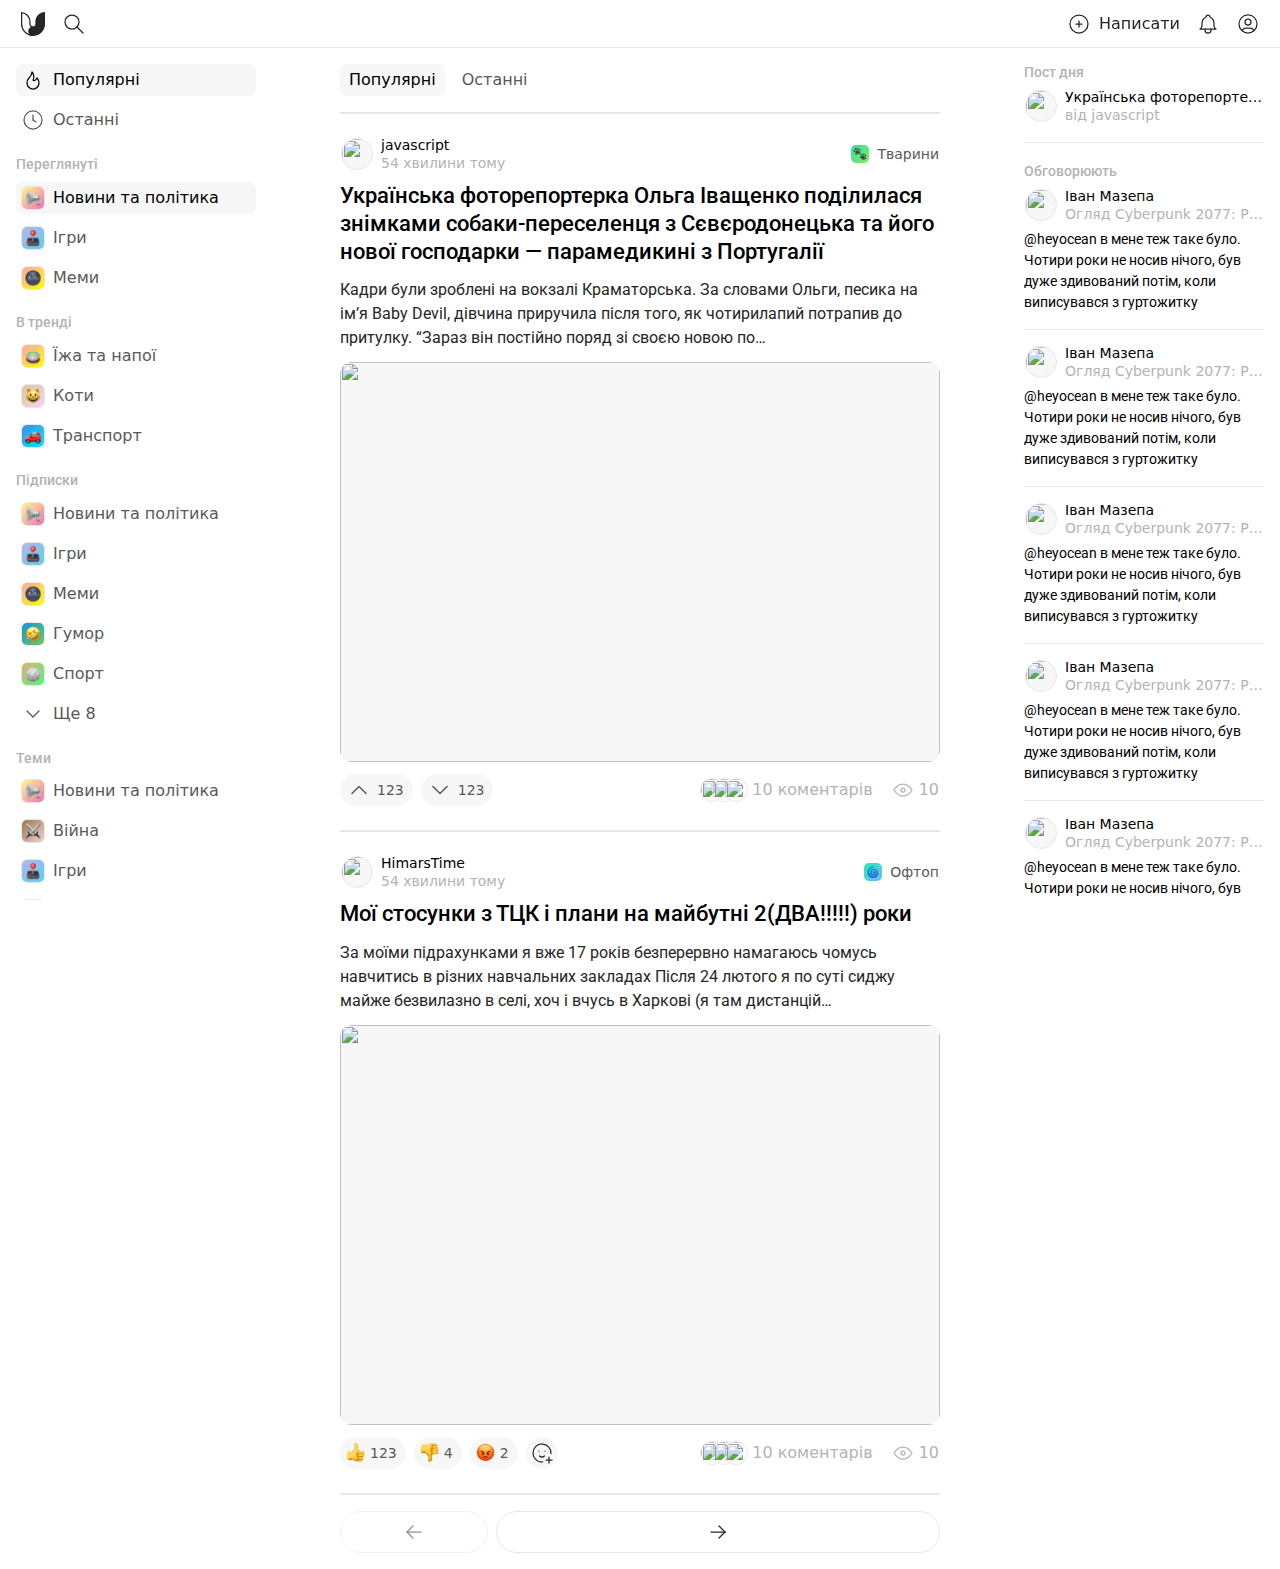
==== commit 234bdbd2: "Update reactions" ====
--- a/index.html
+++ b/index.html
@@ -6,7 +6,7 @@
       name="viewport"
       content="width=device-width, initial-scale=1, maximum-scale=1"
     />
-    <title>Document</title>
+    <title>Стрічка постів</title>
 
     <link rel="preconnect" href="https://fonts.googleapis.com" />
     <link rel="preconnect" href="https://fonts.gstatic.com" crossorigin />
@@ -615,7 +615,7 @@
               </li>
             </ul>
 
-            <ul class="list">
+            <ul class="list" style="--list-border-h: 2px">
               <li>
                 <article class="post-preview">
                   <header class="post-preview__header">
@@ -660,97 +660,54 @@
                     </div>
                   </div>
                   <footer class="post-preview__footer">
-                    <div
-                      class="group"
-                      data-group-variant="horizontal"
-                      data-group-gap="sm"
-                    >
-                      <button type="button" class="reaction-button button">
+                    <form class="vote-form">
+                      <button class="button">
                         <span class="icon">
-                          <img src="./reactions/thumb-up.png" />
+                          <svg
+                            xmlns="http://www.w3.org/2000/svg"
+                            width="24"
+                            height="24"
+                            viewBox="0 0 24 24"
+                            stroke-width="1.25"
+                            stroke="currentColor"
+                            fill="none"
+                            stroke-linecap="round"
+                            stroke-linejoin="round"
+                          >
+                            <path
+                              stroke="none"
+                              d="M0 0h24v24H0z"
+                              fill="none"
+                            ></path>
+                            <path d="M6 15l6 -6l6 6"></path>
+                          </svg>
                         </span>
                         123
                       </button>
-                      <button type="button" class="reaction-button button">
+                      <button class="button">
                         <span class="icon">
-                          <img src="./reactions/thumb-down.png" />
+                          <svg
+                            xmlns="http://www.w3.org/2000/svg"
+                            width="24"
+                            height="24"
+                            viewBox="0 0 24 24"
+                            stroke-width="1.25"
+                            stroke="currentColor"
+                            fill="none"
+                            stroke-linecap="round"
+                            stroke-linejoin="round"
+                          >
+                            <path
+                              stroke="none"
+                              d="M0 0h24v24H0z"
+                              fill="none"
+                            ></path>
+                            <path d="M6 9l6 6l6 -6"></path>
+                          </svg>
                         </span>
-                        4
+                        123
                       </button>
-                      <button type="button" class="reaction-button button">
-                        <span class="icon">
-                          <img src="./reactions/angry.png" />
-                        </span>
-                        2
-                      </button>
-                      <details class="reaction">
-                        <summary>
-                          <span class="button">
-                            <span class="icon">
-                              <svg
-                                xmlns="http://www.w3.org/2000/svg"
-                                width="24"
-                                height="24"
-                                viewBox="0 0 24 24"
-                                stroke-width="1.25"
-                                stroke="currentColor"
-                                fill="none"
-                                stroke-linecap="round"
-                                stroke-linejoin="round"
-                              >
-                                <path
-                                  stroke="none"
-                                  d="M0 0h24v24H0z"
-                                  fill="none"
-                                ></path>
-                                <path
-                                  d="M20.985 12.528a9 9 0 1 0 -8.45 8.456"
-                                ></path>
-                                <path d="M16 19h6"></path>
-                                <path d="M19 16v6"></path>
-                                <path d="M9 10h.01"></path>
-                                <path d="M15 10h.01"></path>
-                                <path
-                                  d="M9.5 15c.658 .64 1.56 1 2.5 1s1.842 -.36 2.5 -1"
-                                ></path>
-                              </svg>
-                            </span>
-                          </span>
-                        </summary>
-                        <section>
-                          <button type="button" class="button">
-                            <span class="icon">
-                              <img src="./reactions/thumb-up.png" />
-                            </span>
-                          </button>
-                          <button type="button" class="button">
-                            <span class="icon">
-                              <img src="./reactions/happy.png" />
-                            </span>
-                          </button>
-                          <button type="button" class="button">
-                            <span class="icon">
-                              <img src="./reactions/wow.png" />
-                            </span>
-                          </button>
-                          <button type="button" class="button">
-                            <span class="icon">
-                              <img src="./reactions/thumb-down.png" />
-                            </span>
-                          </button>
-                          <button type="button" class="button">
-                            <span class="icon">
-                              <img src="./reactions/sad.png" />
-                            </span>
-                          </button>
-                          <button type="button" class="button">
-                            <span class="icon">
-                              <img src="./reactions/angry.png" />
-                            </span>
-                          </button>
-                        </section>
-                      </details>
-                    </div>
+                    </form>
                     <ul class="group">
                       <li>
                         <a herf="#" class="button">
@@ -851,1502 +808,6 @@
                         alt=""
                       />
                     </div>
-                  </div>
-                  <footer class="post-preview__footer">
-                    <div
-                      class="group"
-                      data-group-variant="horizontal"
-                      data-group-gap="sm"
-                    >
-                      <button type="button" class="reaction-button button">
-                        <span class="icon">
-                          <img src="./reactions/thumb-up.png" />
-                        </span>
-                        123
-                      </button>
-                      <button type="button" class="reaction-button button">
-                        <span class="icon">
-                          <img src="./reactions/thumb-down.png" />
-                        </span>
-                        4
-                      </button>
-                      <button type="button" class="reaction-button button">
-                        <span class="icon">
-                          <img src="./reactions/angry.png" />
-                        </span>
-                        2
-                      </button>
-                      <details class="reaction">
-                        <summary>
-                          <span class="button">
-                            <span class="icon">
-                              <svg
-                                xmlns="http://www.w3.org/2000/svg"
-                                width="24"
-                                height="24"
-                                viewBox="0 0 24 24"
-                                stroke-width="1.25"
-                                stroke="currentColor"
-                                fill="none"
-                                stroke-linecap="round"
-                                stroke-linejoin="round"
-                              >
-                                <path
-                                  stroke="none"
-                                  d="M0 0h24v24H0z"
-                                  fill="none"
-                                ></path>
-                                <path
-                                  d="M20.985 12.528a9 9 0 1 0 -8.45 8.456"
-                                ></path>
-                                <path d="M16 19h6"></path>
-                                <path d="M19 16v6"></path>
-                                <path d="M9 10h.01"></path>
-                                <path d="M15 10h.01"></path>
-                                <path
-                                  d="M9.5 15c.658 .64 1.56 1 2.5 1s1.842 -.36 2.5 -1"
-                                ></path>
-                              </svg>
-                            </span>
-                          </span>
-                        </summary>
-                        <section>
-                          <button type="button" class="button">
-                            <span class="icon">
-                              <img src="./reactions/thumb-up.png" />
-                            </span>
-                          </button>
-                          <button type="button" class="button">
-                            <span class="icon">
-                              <img src="./reactions/happy.png" />
-                            </span>
-                          </button>
-                          <button type="button" class="button">
-                            <span class="icon">
-                              <img src="./reactions/wow.png" />
-                            </span>
-                          </button>
-                          <button type="button" class="button">
-                            <span class="icon">
-                              <img src="./reactions/thumb-down.png" />
-                            </span>
-                          </button>
-                          <button type="button" class="button">
-                            <span class="icon">
-                              <img src="./reactions/sad.png" />
-                            </span>
-                          </button>
-                          <button type="button" class="button">
-                            <span class="icon">
-                              <img src="./reactions/angry.png" />
-                            </span>
-                          </button>
-                        </section>
-                      </details>
-                    </div>
-                    <ul class="group">
-                      <li>
-                        <a herf="#" class="button">
-                          <span class="overflowed">
-                            <span class="userpic icon">
-                              <img
-                                src="https://media.ujournal.com.ua/d41d8cd98f00b204e9800998ecf8427e-167.jpg"
-                                alt=""
-                              />
-                            </span>
-                            <span class="userpic icon">
-                              <img
-                                src="https://media.ujournal.com.ua/d41d8cd98f00b204e9800998ecf8427e-167.jpg"
-                                alt=""
-                              />
-                            </span>
-                            <span class="userpic icon">
-                              <img
-                                src="https://media.ujournal.com.ua/d41d8cd98f00b204e9800998ecf8427e-167.jpg"
-                                alt=""
-                              />
-                            </span>
-                          </span>
-                          10 коментарів
-                        </a>
-                      </li>
-                      <li>
-                        <span class="button">
-                          <span class="icon">
-                            <svg
-                              xmlns="http://www.w3.org/2000/svg"
-                              width="24"
-                              height="24"
-                              viewBox="0 0 24 24"
-                              stroke-width="1.25"
-                              stroke="currentColor"
-                              fill="none"
-                              stroke-linecap="round"
-                              stroke-linejoin="round"
-                            >
-                              <path
-                                stroke="none"
-                                d="M0 0h24v24H0z"
-                                fill="none"
-                              ></path>
-                              <path
-                                d="M10 12a2 2 0 1 0 4 0a2 2 0 0 0 -4 0"
-                              ></path>
-                              <path
-                                d="M21 12c-2.4 4 -5.4 6 -9 6c-3.6 0 -6.6 -2 -9 -6c2.4 -4 5.4 -6 9 -6c3.6 0 6.6 2 9 6"
-                              ></path>
-                            </svg>
-                          </span>
-                          10
-                        </span>
-                      </li>
-                    </ul>
-                  </footer>
-                </article>
-              </li>
-              <li>
-                <article class="post-preview">
-                  <header class="post-preview__header">
-                    <a href="#" class="metaicon button">
-                      <span class="userpic icon">
-                        <img
-                          src="https://media.ujournal.com.ua/d41d8cd98f00b204e9800998ecf8427e-167.jpg"
-                          alt=""
-                        />
-                      </span>
-                      <span>
-                        <span>Іван Мазепа</span>
-                        <span>54 хвилини тому</span>
-                      </span>
-                    </a>
-                    <a href="#" class="button tag">
-                      <span class="icon">
-                        <img src="./topics/gaming.png" alt="" />
-                      </span>
-                      Ігри
-                    </a>
-                  </header>
-                  <div class="post-preview__body">
-                    <h2 class="post-preview__title">
-                      <a href="#"> 42 хвилини тому </a>
-                    </h2>
-                    <p class="post-preview__description">
-                      26 вересня для оновленої Cyberpunk 2077 2.0, яка вийшла за
-                      п’ять днів до цього, вийшло перше та останнє сюжетне
-                      доповнення Phantom Liberty. Воно ж «Ілюзія свободи». DLC
-                      додає досить велику кількість сюжетних квестів, додаткових
-                      завдань та побічних квестів.
-                    </p>
-                    <div class="post-preview__image"></div>
-                  </div>
-                  <footer class="post-preview__footer">
-                    <div
-                      class="group"
-                      data-group-variant="horizontal"
-                      data-group-gap="sm"
-                    >
-                      <button type="button" class="reaction-button button">
-                        <span class="icon">
-                          <img src="./reactions/thumb-up.png" />
-                        </span>
-                        123
-                      </button>
-                      <button type="button" class="reaction-button button">
-                        <span class="icon">
-                          <img src="./reactions/thumb-down.png" />
-                        </span>
-                        4
-                      </button>
-                      <button type="button" class="reaction-button button">
-                        <span class="icon">
-                          <img src="./reactions/angry.png" />
-                        </span>
-                        2
-                      </button>
-                      <details class="reaction">
-                        <summary>
-                          <span class="button">
-                            <span class="icon">
-                              <svg
-                                xmlns="http://www.w3.org/2000/svg"
-                                width="24"
-                                height="24"
-                                viewBox="0 0 24 24"
-                                stroke-width="1.25"
-                                stroke="currentColor"
-                                fill="none"
-                                stroke-linecap="round"
-                                stroke-linejoin="round"
-                              >
-                                <path
-                                  stroke="none"
-                                  d="M0 0h24v24H0z"
-                                  fill="none"
-                                ></path>
-                                <path
-                                  d="M20.985 12.528a9 9 0 1 0 -8.45 8.456"
-                                ></path>
-                                <path d="M16 19h6"></path>
-                                <path d="M19 16v6"></path>
-                                <path d="M9 10h.01"></path>
-                                <path d="M15 10h.01"></path>
-                                <path
-                                  d="M9.5 15c.658 .64 1.56 1 2.5 1s1.842 -.36 2.5 -1"
-                                ></path>
-                              </svg>
-                            </span>
-                          </span>
-                        </summary>
-                        <section>
-                          <button type="button" class="button">
-                            <span class="icon">
-                              <img src="./reactions/thumb-up.png" />
-                            </span>
-                          </button>
-                          <button type="button" class="button">
-                            <span class="icon">
-                              <img src="./reactions/happy.png" />
-                            </span>
-                          </button>
-                          <button type="button" class="button">
-                            <span class="icon">
-                              <img src="./reactions/wow.png" />
-                            </span>
-                          </button>
-                          <button type="button" class="button">
-                            <span class="icon">
-                              <img src="./reactions/thumb-down.png" />
-                            </span>
-                          </button>
-                          <button type="button" class="button">
-                            <span class="icon">
-                              <img src="./reactions/sad.png" />
-                            </span>
-                          </button>
-                          <button type="button" class="button">
-                            <span class="icon">
-                              <img src="./reactions/angry.png" />
-                            </span>
-                          </button>
-                        </section>
-                      </details>
-                    </div>
-                    <ul class="group">
-                      <li>
-                        <a herf="#" class="button">
-                          <span class="overflowed">
-                            <span class="userpic icon">
-                              <img
-                                src="https://media.ujournal.com.ua/d41d8cd98f00b204e9800998ecf8427e-167.jpg"
-                                alt=""
-                              />
-                            </span>
-                            <span class="userpic icon">
-                              <img
-                                src="https://media.ujournal.com.ua/d41d8cd98f00b204e9800998ecf8427e-167.jpg"
-                                alt=""
-                              />
-                            </span>
-                            <span class="userpic icon">
-                              <img
-                                src="https://media.ujournal.com.ua/d41d8cd98f00b204e9800998ecf8427e-167.jpg"
-                                alt=""
-                              />
-                            </span>
-                          </span>
-                          10 коментарів
-                        </a>
-                      </li>
-                      <li>
-                        <span class="button">
-                          <span class="icon">
-                            <svg
-                              xmlns="http://www.w3.org/2000/svg"
-                              width="24"
-                              height="24"
-                              viewBox="0 0 24 24"
-                              stroke-width="1.25"
-                              stroke="currentColor"
-                              fill="none"
-                              stroke-linecap="round"
-                              stroke-linejoin="round"
-                            >
-                              <path
-                                stroke="none"
-                                d="M0 0h24v24H0z"
-                                fill="none"
-                              ></path>
-                              <path
-                                d="M10 12a2 2 0 1 0 4 0a2 2 0 0 0 -4 0"
-                              ></path>
-                              <path
-                                d="M21 12c-2.4 4 -5.4 6 -9 6c-3.6 0 -6.6 -2 -9 -6c2.4 -4 5.4 -6 9 -6c3.6 0 6.6 2 9 6"
-                              ></path>
-                            </svg>
-                          </span>
-                          10
-                        </span>
-                      </li>
-                    </ul>
-                  </footer>
-                </article>
-              </li>
-              <li>
-                <article class="post-preview">
-                  <header class="post-preview__header">
-                    <a href="#" class="metaicon button">
-                      <span class="userpic icon">
-                        <img
-                          src="https://media.ujournal.com.ua/d41d8cd98f00b204e9800998ecf8427e-167.jpg"
-                          alt=""
-                        />
-                      </span>
-                      <span>
-                        <span>Іван Мазепа</span>
-                        <span>54 хвилини тому</span>
-                      </span>
-                    </a>
-                    <a href="#" class="button tag">
-                      <span class="icon">
-                        <img src="./topics/gaming.png" alt="" />
-                      </span>
-                      Ігри
-                    </a>
-                  </header>
-                  <div class="post-preview__body">
-                    <h2 class="post-preview__title">
-                      <a href="#"> 42 хвилини тому </a>
-                    </h2>
-                    <p class="post-preview__description">
-                      26 вересня для оновленої Cyberpunk 2077 2.0, яка вийшла за
-                      п’ять днів до цього, вийшло перше та останнє сюжетне
-                      доповнення Phantom Liberty. Воно ж «Ілюзія свободи». DLC
-                      додає досить велику кількість сюжетних квестів, додаткових
-                      завдань та побічних квестів.
-                    </p>
-                    <div class="post-preview__image"></div>
-                  </div>
-                  <footer class="post-preview__footer">
-                    <div
-                      class="group"
-                      data-group-variant="horizontal"
-                      data-group-gap="sm"
-                    >
-                      <button type="button" class="reaction-button button">
-                        <span class="icon">
-                          <img src="./reactions/thumb-up.png" />
-                        </span>
-                        123
-                      </button>
-                      <button type="button" class="reaction-button button">
-                        <span class="icon">
-                          <img src="./reactions/thumb-down.png" />
-                        </span>
-                        4
-                      </button>
-                      <button type="button" class="reaction-button button">
-                        <span class="icon">
-                          <img src="./reactions/angry.png" />
-                        </span>
-                        2
-                      </button>
-                      <details class="reaction">
-                        <summary>
-                          <span class="button">
-                            <span class="icon">
-                              <svg
-                                xmlns="http://www.w3.org/2000/svg"
-                                width="24"
-                                height="24"
-                                viewBox="0 0 24 24"
-                                stroke-width="1.25"
-                                stroke="currentColor"
-                                fill="none"
-                                stroke-linecap="round"
-                                stroke-linejoin="round"
-                              >
-                                <path
-                                  stroke="none"
-                                  d="M0 0h24v24H0z"
-                                  fill="none"
-                                ></path>
-                                <path
-                                  d="M20.985 12.528a9 9 0 1 0 -8.45 8.456"
-                                ></path>
-                                <path d="M16 19h6"></path>
-                                <path d="M19 16v6"></path>
-                                <path d="M9 10h.01"></path>
-                                <path d="M15 10h.01"></path>
-                                <path
-                                  d="M9.5 15c.658 .64 1.56 1 2.5 1s1.842 -.36 2.5 -1"
-                                ></path>
-                              </svg>
-                            </span>
-                          </span>
-                        </summary>
-                        <section>
-                          <button type="button" class="button">
-                            <span class="icon">
-                              <img src="./reactions/thumb-up.png" />
-                            </span>
-                          </button>
-                          <button type="button" class="button">
-                            <span class="icon">
-                              <img src="./reactions/happy.png" />
-                            </span>
-                          </button>
-                          <button type="button" class="button">
-                            <span class="icon">
-                              <img src="./reactions/wow.png" />
-                            </span>
-                          </button>
-                          <button type="button" class="button">
-                            <span class="icon">
-                              <img src="./reactions/thumb-down.png" />
-                            </span>
-                          </button>
-                          <button type="button" class="button">
-                            <span class="icon">
-                              <img src="./reactions/sad.png" />
-                            </span>
-                          </button>
-                          <button type="button" class="button">
-                            <span class="icon">
-                              <img src="./reactions/angry.png" />
-                            </span>
-                          </button>
-                        </section>
-                      </details>
-                    </div>
-                    <ul class="group">
-                      <li>
-                        <a herf="#" class="button">
-                          <span class="overflowed">
-                            <span class="userpic icon">
-                              <img
-                                src="https://media.ujournal.com.ua/d41d8cd98f00b204e9800998ecf8427e-167.jpg"
-                                alt=""
-                              />
-                            </span>
-                            <span class="userpic icon">
-                              <img
-                                src="https://media.ujournal.com.ua/d41d8cd98f00b204e9800998ecf8427e-167.jpg"
-                                alt=""
-                              />
-                            </span>
-                            <span class="userpic icon">
-                              <img
-                                src="https://media.ujournal.com.ua/d41d8cd98f00b204e9800998ecf8427e-167.jpg"
-                                alt=""
-                              />
-                            </span>
-                          </span>
-                          10 коментарів
-                        </a>
-                      </li>
-                      <li>
-                        <span class="button">
-                          <span class="icon">
-                            <svg
-                              xmlns="http://www.w3.org/2000/svg"
-                              width="24"
-                              height="24"
-                              viewBox="0 0 24 24"
-                              stroke-width="1.25"
-                              stroke="currentColor"
-                              fill="none"
-                              stroke-linecap="round"
-                              stroke-linejoin="round"
-                            >
-                              <path
-                                stroke="none"
-                                d="M0 0h24v24H0z"
-                                fill="none"
-                              ></path>
-                              <path
-                                d="M10 12a2 2 0 1 0 4 0a2 2 0 0 0 -4 0"
-                              ></path>
-                              <path
-                                d="M21 12c-2.4 4 -5.4 6 -9 6c-3.6 0 -6.6 -2 -9 -6c2.4 -4 5.4 -6 9 -6c3.6 0 6.6 2 9 6"
-                              ></path>
-                            </svg>
-                          </span>
-                          10
-                        </span>
-                      </li>
-                    </ul>
-                  </footer>
-                </article>
-              </li>
-              <li>
-                <article class="post-preview">
-                  <header class="post-preview__header">
-                    <a href="#" class="metaicon button">
-                      <span class="userpic icon">
-                        <img
-                          src="https://media.ujournal.com.ua/d41d8cd98f00b204e9800998ecf8427e-167.jpg"
-                          alt=""
-                        />
-                      </span>
-                      <span>
-                        <span>Іван Мазепа</span>
-                        <span>54 хвилини тому</span>
-                      </span>
-                    </a>
-                    <a href="#" class="button tag">
-                      <span class="icon">
-                        <img src="./topics/gaming.png" alt="" />
-                      </span>
-                      Ігри
-                    </a>
-                  </header>
-                  <div class="post-preview__body">
-                    <h2 class="post-preview__title">
-                      <a href="#"> 42 хвилини тому </a>
-                    </h2>
-                    <p class="post-preview__description">
-                      26 вересня для оновленої Cyberpunk 2077 2.0, яка вийшла за
-                      п’ять днів до цього, вийшло перше та останнє сюжетне
-                      доповнення Phantom Liberty. Воно ж «Ілюзія свободи». DLC
-                      додає досить велику кількість сюжетних квестів, додаткових
-                      завдань та побічних квестів.
-                    </p>
-                    <div class="post-preview__image"></div>
-                  </div>
-                  <footer class="post-preview__footer">
-                    <div
-                      class="group"
-                      data-group-variant="horizontal"
-                      data-group-gap="sm"
-                    >
-                      <button type="button" class="reaction-button button">
-                        <span class="icon">
-                          <img src="./reactions/thumb-up.png" />
-                        </span>
-                        123
-                      </button>
-                      <button type="button" class="reaction-button button">
-                        <span class="icon">
-                          <img src="./reactions/thumb-down.png" />
-                        </span>
-                        4
-                      </button>
-                      <button type="button" class="reaction-button button">
-                        <span class="icon">
-                          <img src="./reactions/angry.png" />
-                        </span>
-                        2
-                      </button>
-                      <details class="reaction">
-                        <summary>
-                          <span class="button">
-                            <span class="icon">
-                              <svg
-                                xmlns="http://www.w3.org/2000/svg"
-                                width="24"
-                                height="24"
-                                viewBox="0 0 24 24"
-                                stroke-width="1.25"
-                                stroke="currentColor"
-                                fill="none"
-                                stroke-linecap="round"
-                                stroke-linejoin="round"
-                              >
-                                <path
-                                  stroke="none"
-                                  d="M0 0h24v24H0z"
-                                  fill="none"
-                                ></path>
-                                <path
-                                  d="M20.985 12.528a9 9 0 1 0 -8.45 8.456"
-                                ></path>
-                                <path d="M16 19h6"></path>
-                                <path d="M19 16v6"></path>
-                                <path d="M9 10h.01"></path>
-                                <path d="M15 10h.01"></path>
-                                <path
-                                  d="M9.5 15c.658 .64 1.56 1 2.5 1s1.842 -.36 2.5 -1"
-                                ></path>
-                              </svg>
-                            </span>
-                          </span>
-                        </summary>
-                        <section>
-                          <button type="button" class="button">
-                            <span class="icon">
-                              <img src="./reactions/thumb-up.png" />
-                            </span>
-                          </button>
-                          <button type="button" class="button">
-                            <span class="icon">
-                              <img src="./reactions/happy.png" />
-                            </span>
-                          </button>
-                          <button type="button" class="button">
-                            <span class="icon">
-                              <img src="./reactions/wow.png" />
-                            </span>
-                          </button>
-                          <button type="button" class="button">
-                            <span class="icon">
-                              <img src="./reactions/thumb-down.png" />
-                            </span>
-                          </button>
-                          <button type="button" class="button">
-                            <span class="icon">
-                              <img src="./reactions/sad.png" />
-                            </span>
-                          </button>
-                          <button type="button" class="button">
-                            <span class="icon">
-                              <img src="./reactions/angry.png" />
-                            </span>
-                          </button>
-                        </section>
-                      </details>
-                    </div>
-                    <ul class="group">
-                      <li>
-                        <a herf="#" class="button">
-                          <span class="overflowed">
-                            <span class="userpic icon">
-                              <img
-                                src="https://media.ujournal.com.ua/d41d8cd98f00b204e9800998ecf8427e-167.jpg"
-                                alt=""
-                              />
-                            </span>
-                            <span class="userpic icon">
-                              <img
-                                src="https://media.ujournal.com.ua/d41d8cd98f00b204e9800998ecf8427e-167.jpg"
-                                alt=""
-                              />
-                            </span>
-                            <span class="userpic icon">
-                              <img
-                                src="https://media.ujournal.com.ua/d41d8cd98f00b204e9800998ecf8427e-167.jpg"
-                                alt=""
-                              />
-                            </span>
-                          </span>
-                          10 коментарів
-                        </a>
-                      </li>
-                      <li>
-                        <span class="button">
-                          <span class="icon">
-                            <svg
-                              xmlns="http://www.w3.org/2000/svg"
-                              width="24"
-                              height="24"
-                              viewBox="0 0 24 24"
-                              stroke-width="1.25"
-                              stroke="currentColor"
-                              fill="none"
-                              stroke-linecap="round"
-                              stroke-linejoin="round"
-                            >
-                              <path
-                                stroke="none"
-                                d="M0 0h24v24H0z"
-                                fill="none"
-                              ></path>
-                              <path
-                                d="M10 12a2 2 0 1 0 4 0a2 2 0 0 0 -4 0"
-                              ></path>
-                              <path
-                                d="M21 12c-2.4 4 -5.4 6 -9 6c-3.6 0 -6.6 -2 -9 -6c2.4 -4 5.4 -6 9 -6c3.6 0 6.6 2 9 6"
-                              ></path>
-                            </svg>
-                          </span>
-                          10
-                        </span>
-                      </li>
-                    </ul>
-                  </footer>
-                </article>
-              </li>
-              <li>
-                <article class="post-preview">
-                  <header class="post-preview__header">
-                    <a href="#" class="metaicon button">
-                      <span class="userpic icon">
-                        <img
-                          src="https://media.ujournal.com.ua/d41d8cd98f00b204e9800998ecf8427e-167.jpg"
-                          alt=""
-                        />
-                      </span>
-                      <span>
-                        <span>Іван Мазепа</span>
-                        <span>54 хвилини тому</span>
-                      </span>
-                    </a>
-                    <a href="#" class="button tag">
-                      <span class="icon">
-                        <img src="./topics/gaming.png" alt="" />
-                      </span>
-                      Ігри
-                    </a>
-                  </header>
-                  <div class="post-preview__body">
-                    <h2 class="post-preview__title">
-                      <a href="#"> 42 хвилини тому </a>
-                    </h2>
-                    <p class="post-preview__description">
-                      26 вересня для оновленої Cyberpunk 2077 2.0, яка вийшла за
-                      п’ять днів до цього, вийшло перше та останнє сюжетне
-                      доповнення Phantom Liberty. Воно ж «Ілюзія свободи». DLC
-                      додає досить велику кількість сюжетних квестів, додаткових
-                      завдань та побічних квестів.
-                    </p>
-                    <div class="post-preview__image"></div>
-                  </div>
-                  <footer class="post-preview__footer">
-                    <div
-                      class="group"
-                      data-group-variant="horizontal"
-                      data-group-gap="sm"
-                    >
-                      <button type="button" class="reaction-button button">
-                        <span class="icon">
-                          <img src="./reactions/thumb-up.png" />
-                        </span>
-                        123
-                      </button>
-                      <button type="button" class="reaction-button button">
-                        <span class="icon">
-                          <img src="./reactions/thumb-down.png" />
-                        </span>
-                        4
-                      </button>
-                      <button type="button" class="reaction-button button">
-                        <span class="icon">
-                          <img src="./reactions/angry.png" />
-                        </span>
-                        2
-                      </button>
-                      <details class="reaction">
-                        <summary>
-                          <span class="button">
-                            <span class="icon">
-                              <svg
-                                xmlns="http://www.w3.org/2000/svg"
-                                width="24"
-                                height="24"
-                                viewBox="0 0 24 24"
-                                stroke-width="1.25"
-                                stroke="currentColor"
-                                fill="none"
-                                stroke-linecap="round"
-                                stroke-linejoin="round"
-                              >
-                                <path
-                                  stroke="none"
-                                  d="M0 0h24v24H0z"
-                                  fill="none"
-                                ></path>
-                                <path
-                                  d="M20.985 12.528a9 9 0 1 0 -8.45 8.456"
-                                ></path>
-                                <path d="M16 19h6"></path>
-                                <path d="M19 16v6"></path>
-                                <path d="M9 10h.01"></path>
-                                <path d="M15 10h.01"></path>
-                                <path
-                                  d="M9.5 15c.658 .64 1.56 1 2.5 1s1.842 -.36 2.5 -1"
-                                ></path>
-                              </svg>
-                            </span>
-                          </span>
-                        </summary>
-                        <section>
-                          <button type="button" class="button">
-                            <span class="icon">
-                              <img src="./reactions/thumb-up.png" />
-                            </span>
-                          </button>
-                          <button type="button" class="button">
-                            <span class="icon">
-                              <img src="./reactions/happy.png" />
-                            </span>
-                          </button>
-                          <button type="button" class="button">
-                            <span class="icon">
-                              <img src="./reactions/wow.png" />
-                            </span>
-                          </button>
-                          <button type="button" class="button">
-                            <span class="icon">
-                              <img src="./reactions/thumb-down.png" />
-                            </span>
-                          </button>
-                          <button type="button" class="button">
-                            <span class="icon">
-                              <img src="./reactions/sad.png" />
-                            </span>
-                          </button>
-                          <button type="button" class="button">
-                            <span class="icon">
-                              <img src="./reactions/angry.png" />
-                            </span>
-                          </button>
-                        </section>
-                      </details>
-                    </div>
-                    <ul class="group">
-                      <li>
-                        <a herf="#" class="button">
-                          <span class="overflowed">
-                            <span class="userpic icon">
-                              <img
-                                src="https://media.ujournal.com.ua/d41d8cd98f00b204e9800998ecf8427e-167.jpg"
-                                alt=""
-                              />
-                            </span>
-                            <span class="userpic icon">
-                              <img
-                                src="https://media.ujournal.com.ua/d41d8cd98f00b204e9800998ecf8427e-167.jpg"
-                                alt=""
-                              />
-                            </span>
-                            <span class="userpic icon">
-                              <img
-                                src="https://media.ujournal.com.ua/d41d8cd98f00b204e9800998ecf8427e-167.jpg"
-                                alt=""
-                              />
-                            </span>
-                          </span>
-                          10 коментарів
-                        </a>
-                      </li>
-                      <li>
-                        <span class="button">
-                          <span class="icon">
-                            <svg
-                              xmlns="http://www.w3.org/2000/svg"
-                              width="24"
-                              height="24"
-                              viewBox="0 0 24 24"
-                              stroke-width="1.25"
-                              stroke="currentColor"
-                              fill="none"
-                              stroke-linecap="round"
-                              stroke-linejoin="round"
-                            >
-                              <path
-                                stroke="none"
-                                d="M0 0h24v24H0z"
-                                fill="none"
-                              ></path>
-                              <path
-                                d="M10 12a2 2 0 1 0 4 0a2 2 0 0 0 -4 0"
-                              ></path>
-                              <path
-                                d="M21 12c-2.4 4 -5.4 6 -9 6c-3.6 0 -6.6 -2 -9 -6c2.4 -4 5.4 -6 9 -6c3.6 0 6.6 2 9 6"
-                              ></path>
-                            </svg>
-                          </span>
-                          10
-                        </span>
-                      </li>
-                    </ul>
-                  </footer>
-                </article>
-              </li>
-              <li>
-                <article class="post-preview">
-                  <header class="post-preview__header">
-                    <a href="#" class="metaicon button">
-                      <span class="userpic icon">
-                        <img
-                          src="https://media.ujournal.com.ua/d41d8cd98f00b204e9800998ecf8427e-167.jpg"
-                          alt=""
-                        />
-                      </span>
-                      <span>
-                        <span>Іван Мазепа</span>
-                        <span>54 хвилини тому</span>
-                      </span>
-                    </a>
-                    <a href="#" class="button tag">
-                      <span class="icon">
-                        <img src="./topics/gaming.png" alt="" />
-                      </span>
-                      Ігри
-                    </a>
-                  </header>
-                  <div class="post-preview__body">
-                    <h2 class="post-preview__title">
-                      <a href="#"> 42 хвилини тому </a>
-                    </h2>
-                    <p class="post-preview__description">
-                      26 вересня для оновленої Cyberpunk 2077 2.0, яка вийшла за
-                      п’ять днів до цього, вийшло перше та останнє сюжетне
-                      доповнення Phantom Liberty. Воно ж «Ілюзія свободи». DLC
-                      додає досить велику кількість сюжетних квестів, додаткових
-                      завдань та побічних квестів.
-                    </p>
-                    <div class="post-preview__image"></div>
-                  </div>
-                  <footer class="post-preview__footer">
-                    <div
-                      class="group"
-                      data-group-variant="horizontal"
-                      data-group-gap="sm"
-                    >
-                      <button type="button" class="reaction-button button">
-                        <span class="icon">
-                          <img src="./reactions/thumb-up.png" />
-                        </span>
-                        123
-                      </button>
-                      <button type="button" class="reaction-button button">
-                        <span class="icon">
-                          <img src="./reactions/thumb-down.png" />
-                        </span>
-                        4
-                      </button>
-                      <button type="button" class="reaction-button button">
-                        <span class="icon">
-                          <img src="./reactions/angry.png" />
-                        </span>
-                        2
-                      </button>
-                      <details class="reaction">
-                        <summary>
-                          <span class="button">
-                            <span class="icon">
-                              <svg
-                                xmlns="http://www.w3.org/2000/svg"
-                                width="24"
-                                height="24"
-                                viewBox="0 0 24 24"
-                                stroke-width="1.25"
-                                stroke="currentColor"
-                                fill="none"
-                                stroke-linecap="round"
-                                stroke-linejoin="round"
-                              >
-                                <path
-                                  stroke="none"
-                                  d="M0 0h24v24H0z"
-                                  fill="none"
-                                ></path>
-                                <path
-                                  d="M20.985 12.528a9 9 0 1 0 -8.45 8.456"
-                                ></path>
-                                <path d="M16 19h6"></path>
-                                <path d="M19 16v6"></path>
-                                <path d="M9 10h.01"></path>
-                                <path d="M15 10h.01"></path>
-                                <path
-                                  d="M9.5 15c.658 .64 1.56 1 2.5 1s1.842 -.36 2.5 -1"
-                                ></path>
-                              </svg>
-                            </span>
-                          </span>
-                        </summary>
-                        <section>
-                          <button type="button" class="button">
-                            <span class="icon">
-                              <img src="./reactions/thumb-up.png" />
-                            </span>
-                          </button>
-                          <button type="button" class="button">
-                            <span class="icon">
-                              <img src="./reactions/happy.png" />
-                            </span>
-                          </button>
-                          <button type="button" class="button">
-                            <span class="icon">
-                              <img src="./reactions/wow.png" />
-                            </span>
-                          </button>
-                          <button type="button" class="button">
-                            <span class="icon">
-                              <img src="./reactions/thumb-down.png" />
-                            </span>
-                          </button>
-                          <button type="button" class="button">
-                            <span class="icon">
-                              <img src="./reactions/sad.png" />
-                            </span>
-                          </button>
-                          <button type="button" class="button">
-                            <span class="icon">
-                              <img src="./reactions/angry.png" />
-                            </span>
-                          </button>
-                        </section>
-                      </details>
-                    </div>
-                    <ul class="group">
-                      <li>
-                        <a herf="#" class="button">
-                          <span class="overflowed">
-                            <span class="userpic icon">
-                              <img
-                                src="https://media.ujournal.com.ua/d41d8cd98f00b204e9800998ecf8427e-167.jpg"
-                                alt=""
-                              />
-                            </span>
-                            <span class="userpic icon">
-                              <img
-                                src="https://media.ujournal.com.ua/d41d8cd98f00b204e9800998ecf8427e-167.jpg"
-                                alt=""
-                              />
-                            </span>
-                            <span class="userpic icon">
-                              <img
-                                src="https://media.ujournal.com.ua/d41d8cd98f00b204e9800998ecf8427e-167.jpg"
-                                alt=""
-                              />
-                            </span>
-                          </span>
-                          10 коментарів
-                        </a>
-                      </li>
-                      <li>
-                        <span class="button">
-                          <span class="icon">
-                            <svg
-                              xmlns="http://www.w3.org/2000/svg"
-                              width="24"
-                              height="24"
-                              viewBox="0 0 24 24"
-                              stroke-width="1.25"
-                              stroke="currentColor"
-                              fill="none"
-                              stroke-linecap="round"
-                              stroke-linejoin="round"
-                            >
-                              <path
-                                stroke="none"
-                                d="M0 0h24v24H0z"
-                                fill="none"
-                              ></path>
-                              <path
-                                d="M10 12a2 2 0 1 0 4 0a2 2 0 0 0 -4 0"
-                              ></path>
-                              <path
-                                d="M21 12c-2.4 4 -5.4 6 -9 6c-3.6 0 -6.6 -2 -9 -6c2.4 -4 5.4 -6 9 -6c3.6 0 6.6 2 9 6"
-                              ></path>
-                            </svg>
-                          </span>
-                          10
-                        </span>
-                      </li>
-                    </ul>
-                  </footer>
-                </article>
-              </li>
-              <li>
-                <article class="post-preview">
-                  <header class="post-preview__header">
-                    <a href="#" class="metaicon button">
-                      <span class="userpic icon">
-                        <img
-                          src="https://media.ujournal.com.ua/d41d8cd98f00b204e9800998ecf8427e-167.jpg"
-                          alt=""
-                        />
-                      </span>
-                      <span>
-                        <span>Іван Мазепа</span>
-                        <span>54 хвилини тому</span>
-                      </span>
-                    </a>
-                    <a href="#" class="button tag">
-                      <span class="icon">
-                        <img src="./topics/gaming.png" alt="" />
-                      </span>
-                      Ігри
-                    </a>
-                  </header>
-                  <div class="post-preview__body">
-                    <h2 class="post-preview__title">
-                      <a href="#"> 42 хвилини тому </a>
-                    </h2>
-                    <p class="post-preview__description">
-                      26 вересня для оновленої Cyberpunk 2077 2.0, яка вийшла за
-                      п’ять днів до цього, вийшло перше та останнє сюжетне
-                      доповнення Phantom Liberty. Воно ж «Ілюзія свободи». DLC
-                      додає досить велику кількість сюжетних квестів, додаткових
-                      завдань та побічних квестів.
-                    </p>
-                    <div class="post-preview__image"></div>
-                  </div>
-                  <footer class="post-preview__footer">
-                    <div
-                      class="group"
-                      data-group-variant="horizontal"
-                      data-group-gap="sm"
-                    >
-                      <button type="button" class="reaction-button button">
-                        <span class="icon">
-                          <img src="./reactions/thumb-up.png" />
-                        </span>
-                        123
-                      </button>
-                      <button type="button" class="reaction-button button">
-                        <span class="icon">
-                          <img src="./reactions/thumb-down.png" />
-                        </span>
-                        4
-                      </button>
-                      <button type="button" class="reaction-button button">
-                        <span class="icon">
-                          <img src="./reactions/angry.png" />
-                        </span>
-                        2
-                      </button>
-                      <details class="reaction">
-                        <summary>
-                          <span class="button">
-                            <span class="icon">
-                              <svg
-                                xmlns="http://www.w3.org/2000/svg"
-                                width="24"
-                                height="24"
-                                viewBox="0 0 24 24"
-                                stroke-width="1.25"
-                                stroke="currentColor"
-                                fill="none"
-                                stroke-linecap="round"
-                                stroke-linejoin="round"
-                              >
-                                <path
-                                  stroke="none"
-                                  d="M0 0h24v24H0z"
-                                  fill="none"
-                                ></path>
-                                <path
-                                  d="M20.985 12.528a9 9 0 1 0 -8.45 8.456"
-                                ></path>
-                                <path d="M16 19h6"></path>
-                                <path d="M19 16v6"></path>
-                                <path d="M9 10h.01"></path>
-                                <path d="M15 10h.01"></path>
-                                <path
-                                  d="M9.5 15c.658 .64 1.56 1 2.5 1s1.842 -.36 2.5 -1"
-                                ></path>
-                              </svg>
-                            </span>
-                          </span>
-                        </summary>
-                        <section>
-                          <button type="button" class="button">
-                            <span class="icon">
-                              <img src="./reactions/thumb-up.png" />
-                            </span>
-                          </button>
-                          <button type="button" class="button">
-                            <span class="icon">
-                              <img src="./reactions/happy.png" />
-                            </span>
-                          </button>
-                          <button type="button" class="button">
-                            <span class="icon">
-                              <img src="./reactions/wow.png" />
-                            </span>
-                          </button>
-                          <button type="button" class="button">
-                            <span class="icon">
-                              <img src="./reactions/thumb-down.png" />
-                            </span>
-                          </button>
-                          <button type="button" class="button">
-                            <span class="icon">
-                              <img src="./reactions/sad.png" />
-                            </span>
-                          </button>
-                          <button type="button" class="button">
-                            <span class="icon">
-                              <img src="./reactions/angry.png" />
-                            </span>
-                          </button>
-                        </section>
-                      </details>
-                    </div>
-                    <ul class="group">
-                      <li>
-                        <a herf="#" class="button">
-                          <span class="overflowed">
-                            <span class="userpic icon">
-                              <img
-                                src="https://media.ujournal.com.ua/d41d8cd98f00b204e9800998ecf8427e-167.jpg"
-                                alt=""
-                              />
-                            </span>
-                            <span class="userpic icon">
-                              <img
-                                src="https://media.ujournal.com.ua/d41d8cd98f00b204e9800998ecf8427e-167.jpg"
-                                alt=""
-                              />
-                            </span>
-                            <span class="userpic icon">
-                              <img
-                                src="https://media.ujournal.com.ua/d41d8cd98f00b204e9800998ecf8427e-167.jpg"
-                                alt=""
-                              />
-                            </span>
-                          </span>
-                          10 коментарів
-                        </a>
-                      </li>
-                      <li>
-                        <span class="button">
-                          <span class="icon">
-                            <svg
-                              xmlns="http://www.w3.org/2000/svg"
-                              width="24"
-                              height="24"
-                              viewBox="0 0 24 24"
-                              stroke-width="1.25"
-                              stroke="currentColor"
-                              fill="none"
-                              stroke-linecap="round"
-                              stroke-linejoin="round"
-                            >
-                              <path
-                                stroke="none"
-                                d="M0 0h24v24H0z"
-                                fill="none"
-                              ></path>
-                              <path
-                                d="M10 12a2 2 0 1 0 4 0a2 2 0 0 0 -4 0"
-                              ></path>
-                              <path
-                                d="M21 12c-2.4 4 -5.4 6 -9 6c-3.6 0 -6.6 -2 -9 -6c2.4 -4 5.4 -6 9 -6c3.6 0 6.6 2 9 6"
-                              ></path>
-                            </svg>
-                          </span>
-                          10
-                        </span>
-                      </li>
-                    </ul>
-                  </footer>
-                </article>
-              </li>
-              <li>
-                <article class="post-preview">
-                  <header class="post-preview__header">
-                    <a href="#" class="metaicon button">
-                      <span class="userpic icon">
-                        <img
-                          src="https://media.ujournal.com.ua/d41d8cd98f00b204e9800998ecf8427e-167.jpg"
-                          alt=""
-                        />
-                      </span>
-                      <span>
-                        <span>Іван Мазепа</span>
-                        <span>54 хвилини тому</span>
-                      </span>
-                    </a>
-                    <a href="#" class="button tag">
-                      <span class="icon">
-                        <img src="./topics/gaming.png" alt="" />
-                      </span>
-                      Ігри
-                    </a>
-                  </header>
-                  <div class="post-preview__body">
-                    <h2 class="post-preview__title">
-                      <a href="#"> 42 хвилини тому </a>
-                    </h2>
-                    <p class="post-preview__description">
-                      26 вересня для оновленої Cyberpunk 2077 2.0, яка вийшла за
-                      п’ять днів до цього, вийшло перше та останнє сюжетне
-                      доповнення Phantom Liberty. Воно ж «Ілюзія свободи». DLC
-                      додає досить велику кількість сюжетних квестів, додаткових
-                      завдань та побічних квестів.
-                    </p>
-                    <div class="post-preview__image"></div>
-                  </div>
-                  <footer class="post-preview__footer">
-                    <div
-                      class="group"
-                      data-group-variant="horizontal"
-                      data-group-gap="sm"
-                    >
-                      <button type="button" class="reaction-button button">
-                        <span class="icon">
-                          <img src="./reactions/thumb-up.png" />
-                        </span>
-                        123
-                      </button>
-                      <button type="button" class="reaction-button button">
-                        <span class="icon">
-                          <img src="./reactions/thumb-down.png" />
-                        </span>
-                        4
-                      </button>
-                      <button type="button" class="reaction-button button">
-                        <span class="icon">
-                          <img src="./reactions/angry.png" />
-                        </span>
-                        2
-                      </button>
-                      <details class="reaction">
-                        <summary>
-                          <span class="button">
-                            <span class="icon">
-                              <svg
-                                xmlns="http://www.w3.org/2000/svg"
-                                width="24"
-                                height="24"
-                                viewBox="0 0 24 24"
-                                stroke-width="1.25"
-                                stroke="currentColor"
-                                fill="none"
-                                stroke-linecap="round"
-                                stroke-linejoin="round"
-                              >
-                                <path
-                                  stroke="none"
-                                  d="M0 0h24v24H0z"
-                                  fill="none"
-                                ></path>
-                                <path
-                                  d="M20.985 12.528a9 9 0 1 0 -8.45 8.456"
-                                ></path>
-                                <path d="M16 19h6"></path>
-                                <path d="M19 16v6"></path>
-                                <path d="M9 10h.01"></path>
-                                <path d="M15 10h.01"></path>
-                                <path
-                                  d="M9.5 15c.658 .64 1.56 1 2.5 1s1.842 -.36 2.5 -1"
-                                ></path>
-                              </svg>
-                            </span>
-                          </span>
-                        </summary>
-                        <section>
-                          <button type="button" class="button">
-                            <span class="icon">
-                              <img src="./reactions/thumb-up.png" />
-                            </span>
-                          </button>
-                          <button type="button" class="button">
-                            <span class="icon">
-                              <img src="./reactions/happy.png" />
-                            </span>
-                          </button>
-                          <button type="button" class="button">
-                            <span class="icon">
-                              <img src="./reactions/wow.png" />
-                            </span>
-                          </button>
-                          <button type="button" class="button">
-                            <span class="icon">
-                              <img src="./reactions/thumb-down.png" />
-                            </span>
-                          </button>
-                          <button type="button" class="button">
-                            <span class="icon">
-                              <img src="./reactions/sad.png" />
-                            </span>
-                          </button>
-                          <button type="button" class="button">
-                            <span class="icon">
-                              <img src="./reactions/angry.png" />
-                            </span>
-                          </button>
-                        </section>
-                      </details>
-                    </div>
-                    <ul class="group">
-                      <li>
-                        <a herf="#" class="button">
-                          <span class="overflowed">
-                            <span class="userpic icon">
-                              <img
-                                src="https://media.ujournal.com.ua/d41d8cd98f00b204e9800998ecf8427e-167.jpg"
-                                alt=""
-                              />
-                            </span>
-                            <span class="userpic icon">
-                              <img
-                                src="https://media.ujournal.com.ua/d41d8cd98f00b204e9800998ecf8427e-167.jpg"
-                                alt=""
-                              />
-                            </span>
-                            <span class="userpic icon">
-                              <img
-                                src="https://media.ujournal.com.ua/d41d8cd98f00b204e9800998ecf8427e-167.jpg"
-                                alt=""
-                              />
-                            </span>
-                          </span>
-                          10 коментарів
-                        </a>
-                      </li>
-                      <li>
-                        <span class="button">
-                          <span class="icon">
-                            <svg
-                              xmlns="http://www.w3.org/2000/svg"
-                              width="24"
-                              height="24"
-                              viewBox="0 0 24 24"
-                              stroke-width="1.25"
-                              stroke="currentColor"
-                              fill="none"
-                              stroke-linecap="round"
-                              stroke-linejoin="round"
-                            >
-                              <path
-                                stroke="none"
-                                d="M0 0h24v24H0z"
-                                fill="none"
-                              ></path>
-                              <path
-                                d="M10 12a2 2 0 1 0 4 0a2 2 0 0 0 -4 0"
-                              ></path>
-                              <path
-                                d="M21 12c-2.4 4 -5.4 6 -9 6c-3.6 0 -6.6 -2 -9 -6c2.4 -4 5.4 -6 9 -6c3.6 0 6.6 2 9 6"
-                              ></path>
-                            </svg>
-                          </span>
-                          10
-                        </span>
-                      </li>
-                    </ul>
-                  </footer>
-                </article>
-              </li>
-              <li>
-                <article class="post-preview">
-                  <header class="post-preview__header">
-                    <a href="#" class="metaicon button">
-                      <span class="userpic icon">
-                        <img
-                          src="https://media.ujournal.com.ua/d41d8cd98f00b204e9800998ecf8427e-167.jpg"
-                          alt=""
-                        />
-                      </span>
-                      <span>
-                        <span>Іван Мазепа</span>
-                        <span>54 хвилини тому</span>
-                      </span>
-                    </a>
-                    <a href="#" class="button tag">
-                      <span class="icon">
-                        <img src="./topics/gaming.png" alt="" />
-                      </span>
-                      Ігри
-                    </a>
-                  </header>
-                  <div class="post-preview__body">
-                    <h2 class="post-preview__title">
-                      <a href="#"> 42 хвилини тому </a>
-                    </h2>
-                    <p class="post-preview__description">
-                      26 вересня для оновленої Cyberpunk 2077 2.0, яка вийшла за
-                      п’ять днів до цього, вийшло перше та останнє сюжетне
-                      доповнення Phantom Liberty. Воно ж «Ілюзія свободи». DLC
-                      додає досить велику кількість сюжетних квестів, додаткових
-                      завдань та побічних квестів.
-                    </p>
-                    <div class="post-preview__image"></div>
                   </div>
                   <footer class="post-preview__footer">
                     <div
--- a/app.css
+++ b/app.css
@@ -50,3 +50,4 @@
 @import url(./search-drawer.css);
 @import url(./search-form.css);
 @import url(./comment-form.css);
+@import url(./vote-form.css);
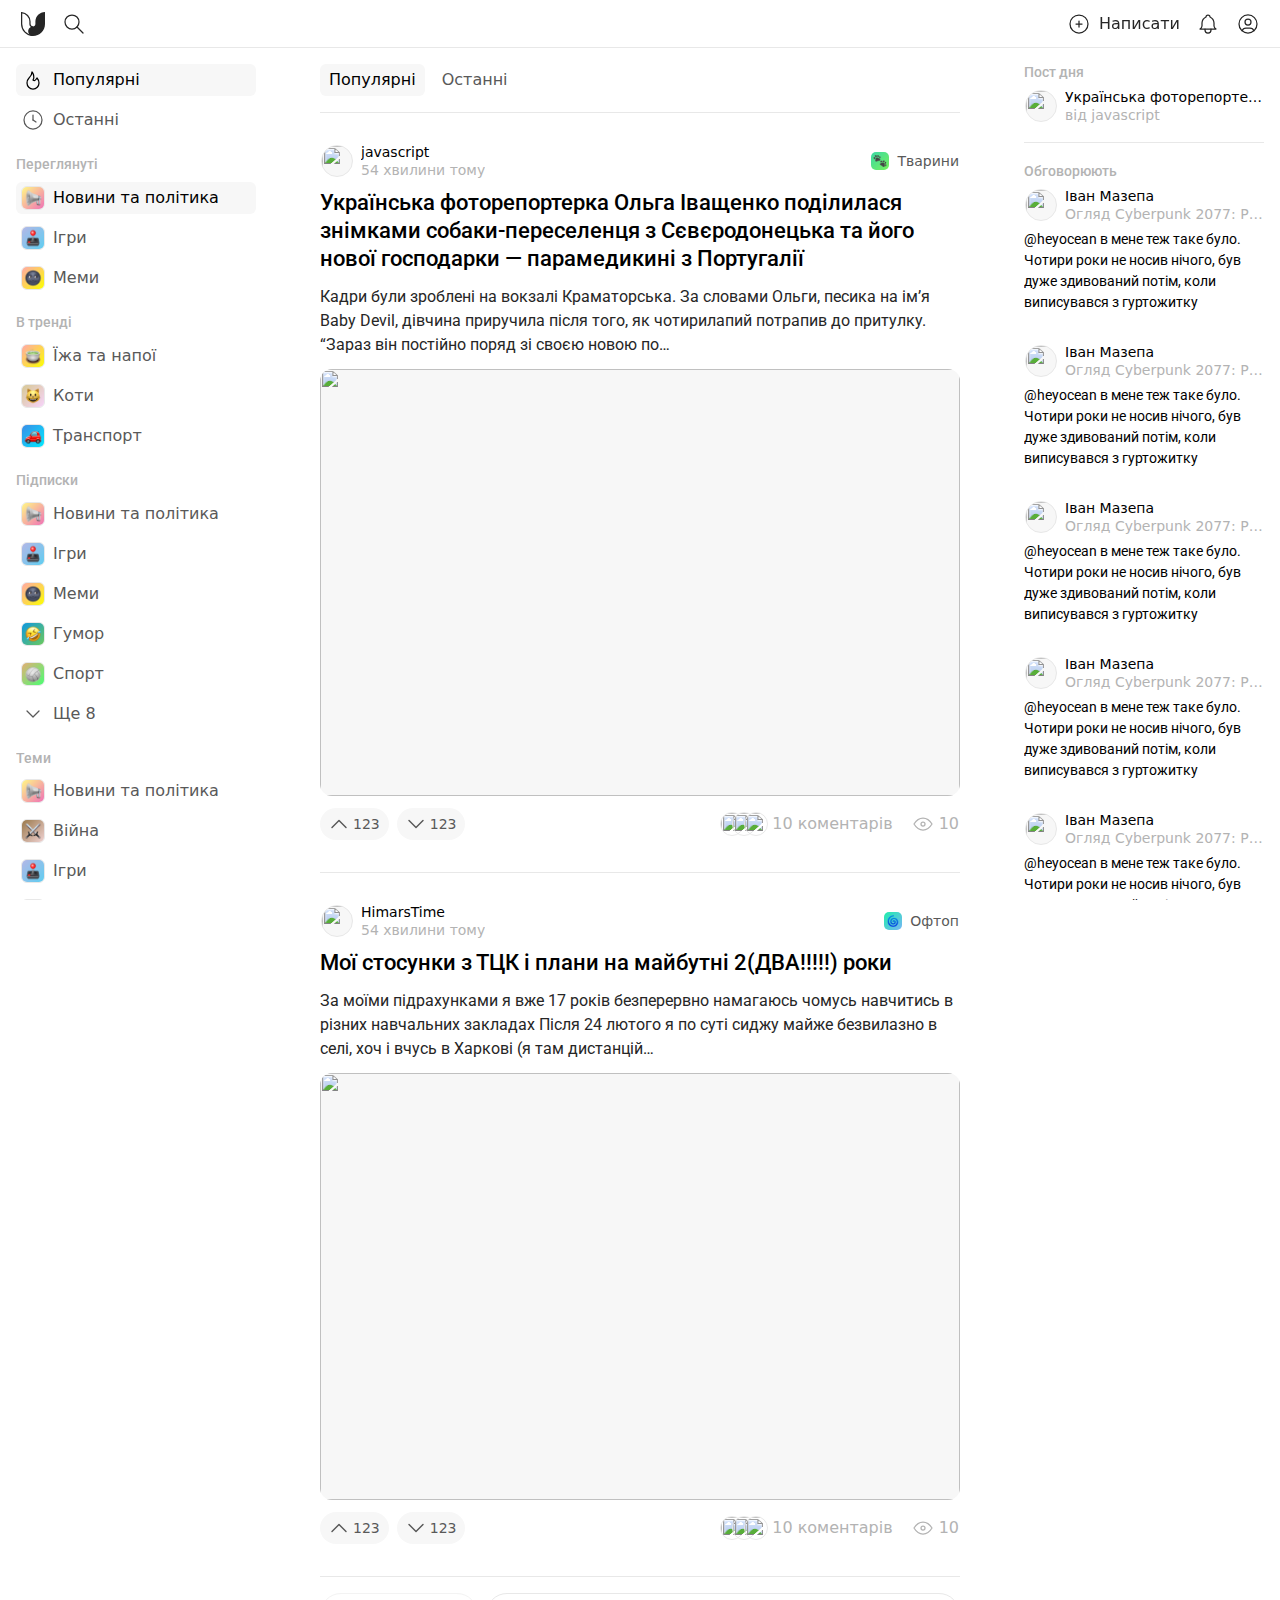
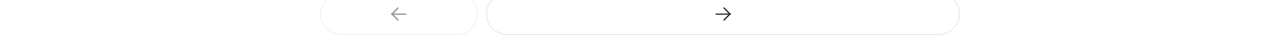
==== commit 345ec4a0: "Fix gups" ====
--- a/index.html
+++ b/index.html
@@ -615,7 +615,7 @@
               </li>
             </ul>
 
-            <ul class="list" style="--list-border-h: 2px">
+            <ul class="list" style="--list-px: var(--size-8)">
               <li>
                 <article class="post-preview">
                   <header class="post-preview__header">
@@ -810,97 +810,54 @@
                     </div>
                   </div>
                   <footer class="post-preview__footer">
-                    <div
-                      class="group"
-                      data-group-variant="horizontal"
-                      data-group-gap="sm"
-                    >
-                      <button type="button" class="reaction-button button">
+                    <form class="vote-form">
+                      <button class="button">
                         <span class="icon">
-                          <img src="./reactions/thumb-up.png" />
+                          <svg
+                            xmlns="http://www.w3.org/2000/svg"
+                            width="24"
+                            height="24"
+                            viewBox="0 0 24 24"
+                            stroke-width="1.25"
+                            stroke="currentColor"
+                            fill="none"
+                            stroke-linecap="round"
+                            stroke-linejoin="round"
+                          >
+                            <path
+                              stroke="none"
+                              d="M0 0h24v24H0z"
+                              fill="none"
+                            ></path>
+                            <path d="M6 15l6 -6l6 6"></path>
+                          </svg>
                         </span>
                         123
                       </button>
-                      <button type="button" class="reaction-button button">
+                      <button class="button">
                         <span class="icon">
-                          <img src="./reactions/thumb-down.png" />
+                          <svg
+                            xmlns="http://www.w3.org/2000/svg"
+                            width="24"
+                            height="24"
+                            viewBox="0 0 24 24"
+                            stroke-width="1.25"
+                            stroke="currentColor"
+                            fill="none"
+                            stroke-linecap="round"
+                            stroke-linejoin="round"
+                          >
+                            <path
+                              stroke="none"
+                              d="M0 0h24v24H0z"
+                              fill="none"
+                            ></path>
+                            <path d="M6 9l6 6l6 -6"></path>
+                          </svg>
                         </span>
-                        4
+                        123
                       </button>
-                      <button type="button" class="reaction-button button">
-                        <span class="icon">
-                          <img src="./reactions/angry.png" />
-                        </span>
-                        2
-                      </button>
-                      <details class="reaction">
-                        <summary>
-                          <span class="button">
-                            <span class="icon">
-                              <svg
-                                xmlns="http://www.w3.org/2000/svg"
-                                width="24"
-                                height="24"
-                                viewBox="0 0 24 24"
-                                stroke-width="1.25"
-                                stroke="currentColor"
-                                fill="none"
-                                stroke-linecap="round"
-                                stroke-linejoin="round"
-                              >
-                                <path
-                                  stroke="none"
-                                  d="M0 0h24v24H0z"
-                                  fill="none"
-                                ></path>
-                                <path
-                                  d="M20.985 12.528a9 9 0 1 0 -8.45 8.456"
-                                ></path>
-                                <path d="M16 19h6"></path>
-                                <path d="M19 16v6"></path>
-                                <path d="M9 10h.01"></path>
-                                <path d="M15 10h.01"></path>
-                                <path
-                                  d="M9.5 15c.658 .64 1.56 1 2.5 1s1.842 -.36 2.5 -1"
-                                ></path>
-                              </svg>
-                            </span>
-                          </span>
-                        </summary>
-                        <section>
-                          <button type="button" class="button">
-                            <span class="icon">
-                              <img src="./reactions/thumb-up.png" />
-                            </span>
-                          </button>
-                          <button type="button" class="button">
-                            <span class="icon">
-                              <img src="./reactions/happy.png" />
-                            </span>
-                          </button>
-                          <button type="button" class="button">
-                            <span class="icon">
-                              <img src="./reactions/wow.png" />
-                            </span>
-                          </button>
-                          <button type="button" class="button">
-                            <span class="icon">
-                              <img src="./reactions/thumb-down.png" />
-                            </span>
-                          </button>
-                          <button type="button" class="button">
-                            <span class="icon">
-                              <img src="./reactions/sad.png" />
-                            </span>
-                          </button>
-                          <button type="button" class="button">
-                            <span class="icon">
-                              <img src="./reactions/angry.png" />
-                            </span>
-                          </button>
-                        </section>
-                      </details>
-                    </div>
+                    </form>
                     <ul class="group">
                       <li>
                         <a herf="#" class="button">
